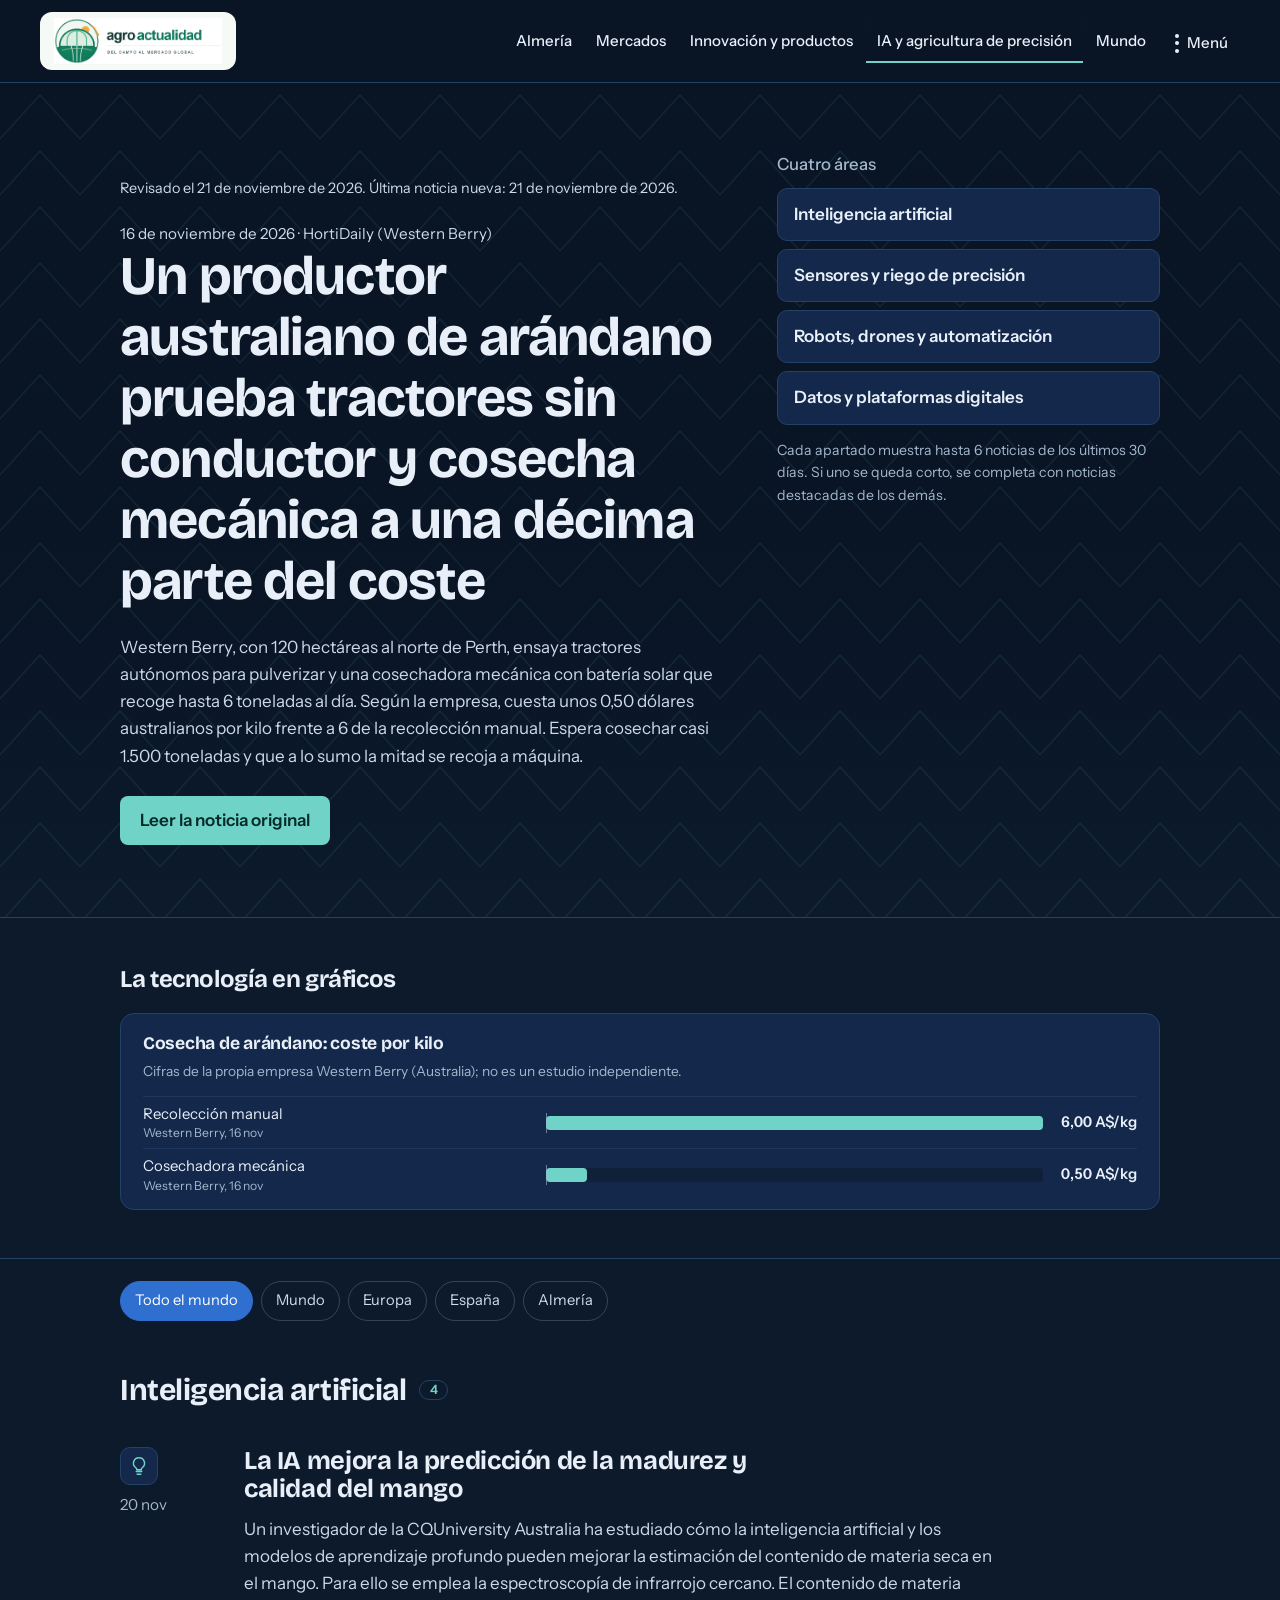
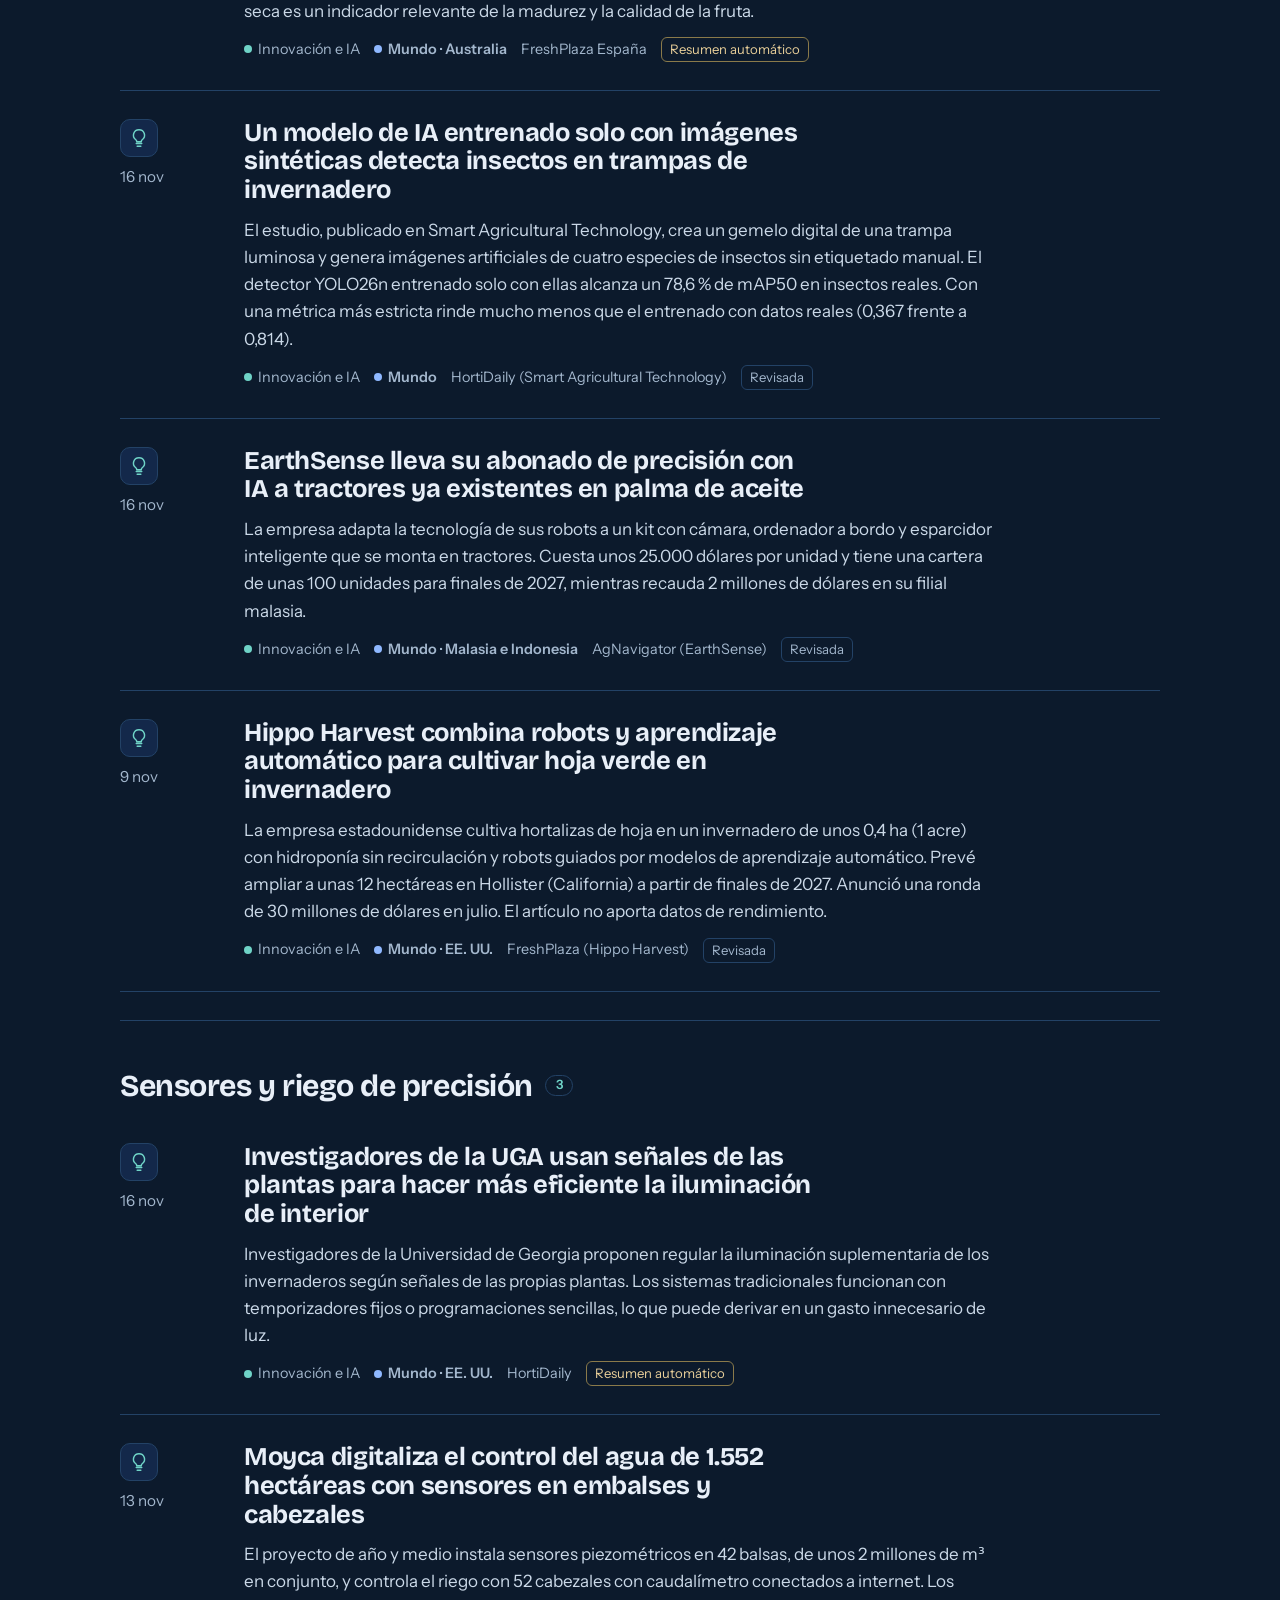
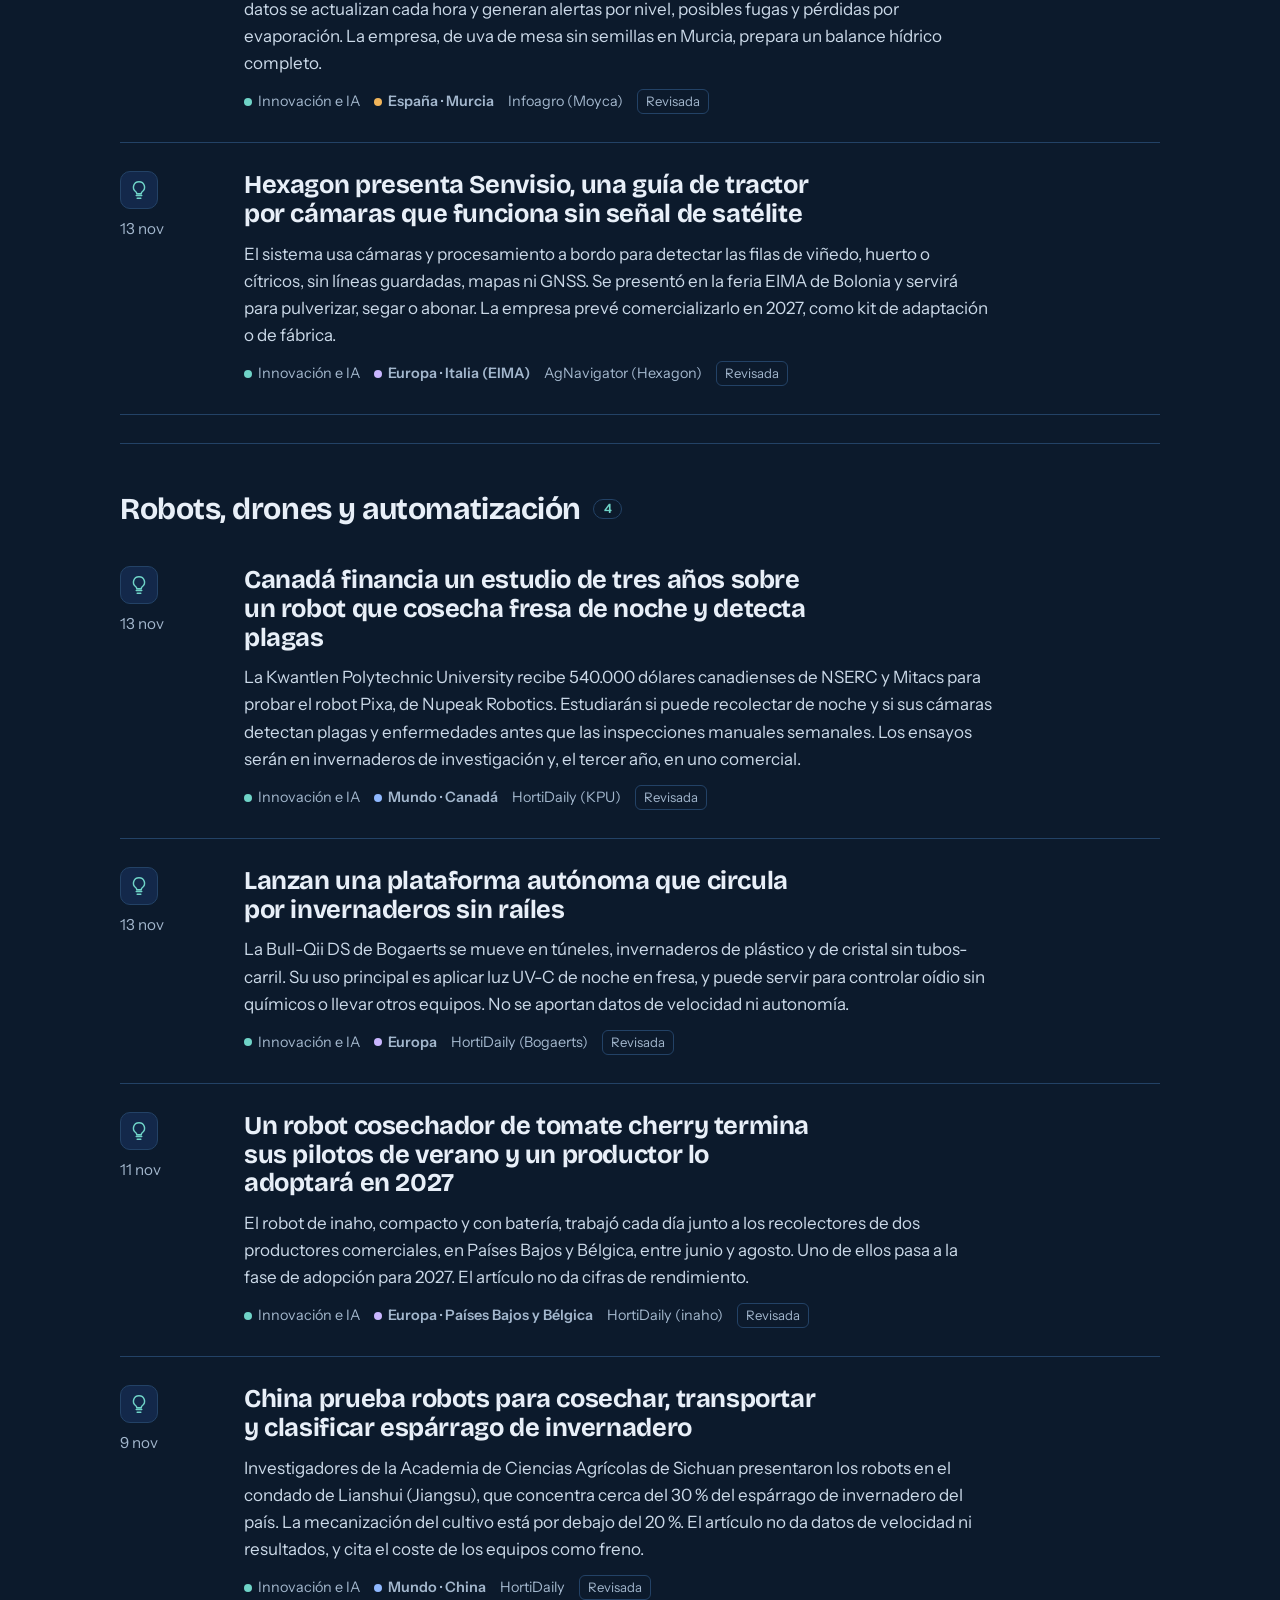
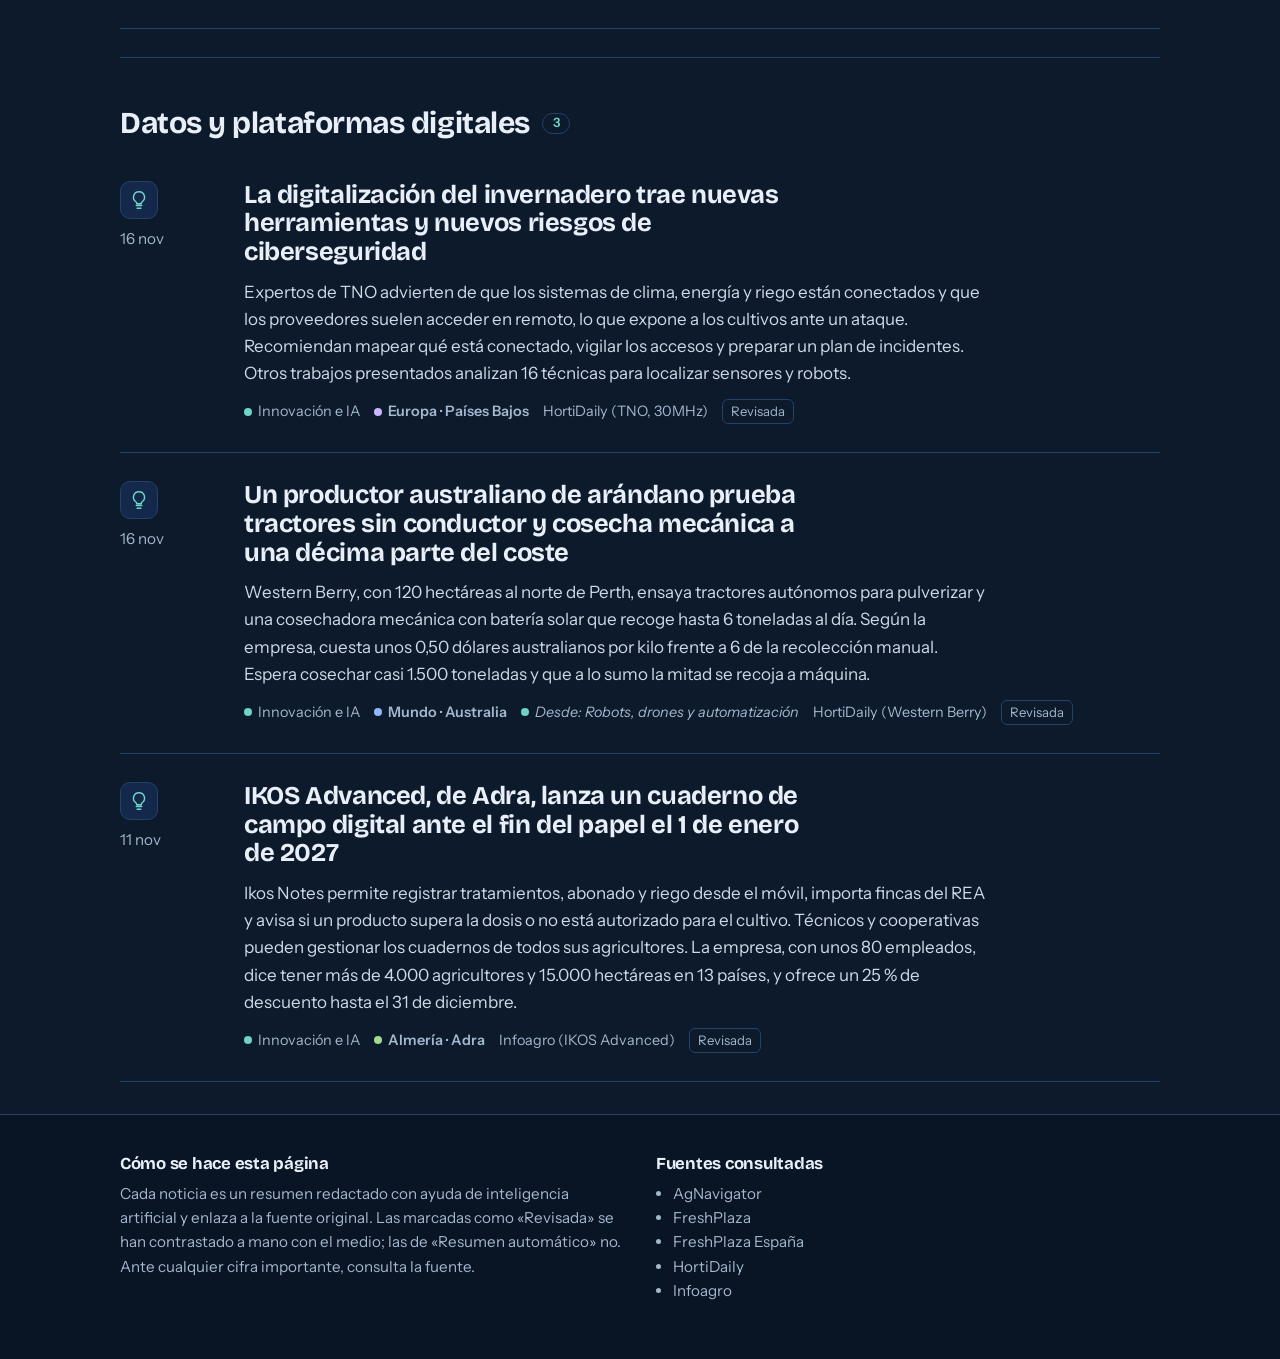
==== ia.html @ cc1cd55d "Actualización diaria de noticias" ====
<!doctype html>
<html lang="es">
<head>
  <meta charset="utf-8">
  <meta name="viewport" content="width=device-width, initial-scale=1">
  <title>Agro Actualidad: IA y agricultura de precisión</title>
  <meta name="description" content="Inteligencia artificial, sensores, robots y plataformas de datos aplicados a la agricultura, con enlace a cada fuente.">
  <meta name="theme-color" content="#0c1a2c">
  <link rel="preconnect" href="https://fonts.googleapis.com">
  <link rel="preconnect" href="https://fonts.gstatic.com" crossorigin>
  <link href="https://fonts.googleapis.com/css2?family=Bricolage+Grotesque:opsz,wght@12..96,600;12..96,700&family=Instrument+Sans:wght@400;500;600&display=swap" rel="stylesheet">
  <style>
/* Agro Almería · tema azul profundo, pensado para lectura larga */
:root {
  --bg: #0c1a2c;
  --bg-deep: #091424;
  --surface: #13284a;
  --line: #234266;
  --text: #e8eff8;
  --muted: #a3b7cd;
  --accent: #6fd3c7;
  --accent-ink: #062a2a;
  --max: 1120px;
  --gutter: clamp(18px, 4vw, 40px);
}

* { box-sizing: border-box; }
html { color-scheme: dark; }

body {
  margin: 0;
  background: var(--bg);
  color: var(--text);
  font-family: "Instrument Sans", system-ui, -apple-system, "Segoe UI", sans-serif;
  font-size: 1.0625rem;
  line-height: 1.6;
  -webkit-font-smoothing: antialiased;
}

a { color: inherit; text-decoration-color: color-mix(in srgb, var(--accent) 55%, transparent); text-underline-offset: 3px; }
a:hover { color: var(--accent); }
:focus-visible { outline: 2px solid var(--accent); outline-offset: 3px; border-radius: 3px; }

.wrap { max-width: var(--max); margin: 0 auto; padding: 0 var(--gutter); }

h1, h2, h3 {
  font-family: "Bricolage Grotesque", "Instrument Sans", system-ui, sans-serif;
  font-weight: 700;
  line-height: 1.12;
  letter-spacing: -0.015em;
  margin: 0;
}

/* Cabecera: logo a la izquierda, pestañas desplegables a la derecha */
.masthead { position: relative; background: var(--bg-deep); border-bottom: 1px solid var(--line); z-index: 20; }
.masthead .bar { display: flex; align-items: center; justify-content: space-between; gap: 12px 28px; flex-wrap: wrap; padding-top: 12px; padding-bottom: 12px; }
.logo { display: block; background: #f6faf6; border-radius: 12px; padding: 6px 14px; line-height: 0; }
.logo img { height: 50px; width: auto; display: block; }
.updated { color: var(--muted); font-size: 0.9rem; margin: 0 0 18px; }

.tabs { display: flex; flex-wrap: wrap; gap: 2px 6px; }
.tab > button {
  font: inherit; font-size: 0.97rem; font-weight: 500; color: var(--text); background: none; border: 0;
  padding: 10px 14px; border-radius: 8px; cursor: pointer; display: inline-flex; align-items: center; gap: 8px;
}
.tab > button::after { content: ""; width: 7px; height: 7px; border-right: 1.6px solid currentColor; border-bottom: 1.6px solid currentColor; transform: rotate(45deg) translateY(-2px); opacity: .7; }
.tab > button[aria-expanded="true"] { background: var(--surface); }
.tab > button[aria-expanded="true"]::after { transform: rotate(225deg) translateY(-2px); }
.tab > button:hover { background: color-mix(in srgb, var(--surface) 70%, transparent); }
.tab > button[aria-current="page"] { box-shadow: inset 0 -2px 0 var(--accent); border-radius: 8px 8px 0 0; }
.panel {
  position: absolute; right: var(--gutter); top: 100%; width: min(380px, calc(100vw - 2 * var(--gutter)));
  background: var(--surface); border: 1px solid var(--line); border-radius: 0 0 14px 14px;
  padding: 18px 20px; box-shadow: 0 18px 40px rgba(0,0,0,.35);
}
.panel[hidden] { display: none; }
.panel-intro { margin: 0; color: #cbd9e8; font-size: .97rem; }
.panel-intro strong { color: var(--accent); font-weight: 600; }
.panel-list { list-style: none; margin: 14px 0 0; padding: 0; display: grid; gap: 10px; font-size: .93rem; }
.panel-list a { text-decoration: none; display: block; padding-left: 12px; border-left: 2px solid var(--line); }
.panel-list a:hover { border-left-color: var(--accent); }
.panel-go { display: inline-block; margin-top: 14px; font-weight: 600; color: var(--accent); }

/* Gráficos */
.charts { padding: clamp(28px, 5vw, 48px) 0; border-bottom: 1px solid var(--line); background: var(--bg); }
.charts h2 { font-size: 1.5rem; margin-bottom: 20px; }
.chart-grid { display: grid; grid-template-columns: repeat(auto-fit, minmax(min(100%, 420px), 1fr)); gap: 20px; }
.chart { margin: 0; background: var(--surface); border: 1px solid var(--line); border-radius: 14px; padding: 20px 22px 8px; }
.chart h3 { font-size: 1.1rem; }
.chart figcaption p { color: var(--muted); font-size: .86rem; margin: 6px 0 14px; max-width: 60ch; }
.bars { list-style: none; margin: 0; padding: 0; }
.bars li { display: grid; grid-template-columns: minmax(0, 1.1fr) minmax(0, 1.4fr) auto; gap: 12px; align-items: center; padding: 8px 0; border-top: 1px solid color-mix(in srgb, var(--line) 60%, transparent); }
.bars .lab { font-size: .93rem; line-height: 1.25; }
.bars .lab small { display: block; color: var(--muted); font-size: .76rem; margin-top: 2px; }
.bars .track { position: relative; height: 14px; border-radius: 4px; background: color-mix(in srgb, var(--bg) 55%, transparent); }
.bars .bar { position: absolute; top: 0; bottom: 0; border-radius: 4px; }
.bars .pos { background: var(--accent); }
.bars .neg { background: #f0b45a; }
.bars .zero { position: absolute; top: -3px; bottom: -3px; width: 1px; background: var(--muted); opacity: .6; }
.bars .val { font-variant-numeric: tabular-nums; font-weight: 600; font-size: .93rem; min-width: 5.5em; text-align: right; }
@media (max-width: 520px) { .bars li { grid-template-columns: 1fr auto; } .bars .track { grid-column: 1 / -1; order: 3; } }

/* Iconos de tema */
.when { display: flex; flex-direction: column; align-items: flex-start; gap: 8px; }
.tico { display: inline-grid; place-items: center; width: 38px; height: 38px; border-radius: 10px; background: var(--surface); color: var(--accent); border: 1px solid var(--line); }
.tico[data-tag="sanidad"] { color: #f0b45a; }
.tico[data-tag="clima"] { color: #8fb8ff; }
.tico[data-tag="politica"] { color: #c9b6ff; }
.tico[data-tag="logistica"] { color: #ffa98f; }

/* Portada: tejado de invernadero multicapilla como trama de fondo */
.hero {
  background-color: var(--bg-deep);
  background-image:
    url("data:image/svg+xml,%3Csvg xmlns='http://www.w3.org/2000/svg' width='160' height='56' viewBox='0 0 160 56'%3E%3Cpath d='M0 56 L40 12 L80 56 L120 12 L160 56' fill='none' stroke='%236fd3c7' stroke-opacity='.10' stroke-width='1.2'/%3E%3C/svg%3E"),
    linear-gradient(180deg, rgba(9,20,36,0) 55%, var(--bg) 100%);
  background-repeat: repeat, no-repeat;
  border-bottom: 1px solid var(--line);
}
.hero .wrap {
  display: grid;
  grid-template-columns: minmax(0, 1.55fr) minmax(0, 1fr);
  gap: clamp(28px, 5vw, 72px);
  padding-top: clamp(36px, 6vw, 72px);
  padding-bottom: clamp(40px, 6vw, 72px);
  align-items: start;
}
.lead-meta { color: var(--muted); font-size: 0.95rem; margin: 0 0 14px; }
.lead h1 { font-size: clamp(2rem, 4.6vw, 3.4rem); max-width: 22ch; }
.lead p { color: #cbd9e8; max-width: 62ch; margin: 22px 0 0; }
.lead .go {
  display: inline-block; margin-top: 26px; padding: 11px 20px;
  background: var(--accent); color: var(--accent-ink); font-weight: 600;
  border-radius: 8px; text-decoration: none;
}
.lead .go:hover { background: #8fe0d6; color: var(--accent-ink); }

.figures { margin: 0; padding: 0; list-style: none; border-top: 1px solid var(--line); }
.figures-title { font-size: 1.05rem; color: var(--muted); font-weight: 500; margin: 0 0 14px; font-family: inherit; letter-spacing: 0; }
.figures li { padding: 16px 0; border-bottom: 1px solid var(--line); }
.figures .num { display: block; font-family: "Bricolage Grotesque", sans-serif; font-weight: 700; font-size: 2rem; line-height: 1.1; }
.figures .what { display: block; color: #cbd9e8; font-size: 0.95rem; margin-top: 4px; }
.figures .src { display: block; color: var(--muted); font-size: 0.85rem; margin-top: 6px; }

/* Origen de la noticia (filtro sin JavaScript) */
.origen-filtro { display: flex; flex-wrap: wrap; gap: 8px; margin: 22px 0 4px; align-items: center; }
.origen-filtro input { position: absolute; opacity: 0; pointer-events: none; }
.origen-filtro label { cursor: pointer; padding: 7px 14px; border-radius: 999px; border: 1px solid rgba(255,255,255,.18); color: #cfdcf0; font-size: .92rem; }
.origen-filtro input:checked + label { background: #2f6fd0; border-color: #2f6fd0; color: #fff; }
.origen-filtro input:focus-visible + label { outline: 2px solid #9fc4ff; outline-offset: 2px; }
.chip.origen { --dot: #8fb8ff; font-weight: 600; }
.chip.origen[data-origen="almeria"] { --dot: #9fdc8e; }
.chip.origen[data-origen="espana"] { --dot: #f0b45a; }
.chip.origen[data-origen="europa"] { --dot: #c9b6ff; }

/* Barra de filtros */
.filters-bar { position: sticky; top: 0; z-index: 5; background: color-mix(in srgb, var(--bg) 92%, transparent); backdrop-filter: blur(8px); border-bottom: 1px solid var(--line); }
.filters { display: flex; gap: 8px; padding: 14px 0; overflow-x: auto; scrollbar-width: thin; }
.filters button {
  flex: 0 0 auto; font: inherit; font-size: 0.95rem; color: var(--text);
  background: transparent; border: 1px solid var(--line); border-radius: 999px;
  padding: 6px 15px; cursor: pointer;
}
.filters button:hover { border-color: var(--accent); }
.filters button[aria-pressed="true"] { background: var(--accent); border-color: var(--accent); color: var(--accent-ink); font-weight: 600; }

/* Lista de noticias */
.feed { list-style: none; margin: 0; padding: 12px 0 8px; }
.story {
  display: grid; grid-template-columns: 96px minmax(0, 1fr); gap: 8px 28px;
  padding: 28px 0; border-bottom: 1px solid var(--line);
}
.story[hidden] { display: none; }
.story time { color: var(--muted); font-size: 0.95rem; }
.story h3 { font-size: clamp(1.25rem, 2.4vw, 1.6rem); max-width: 34ch; }
.story h3 a { text-decoration: none; }
.story h3 a:hover { text-decoration: underline; text-decoration-color: var(--accent); }
.story p { color: #cbd9e8; margin: 12px 0 0; max-width: 68ch; }
.story .byline { color: var(--muted); font-size: 0.9rem; margin-top: 12px; display: flex; flex-wrap: wrap; gap: 6px 14px; align-items: center; }
.chip { display: inline-flex; align-items: center; gap: 6px; }
.chip::before { content: ""; width: 8px; height: 8px; border-radius: 50%; background: var(--dot, var(--accent)); }
.chip[data-tag="mercados"] { --dot: #6fd3c7; }
.chip[data-tag="sanidad"] { --dot: #f0a58a; }
.chip[data-tag="clima"] { --dot: #7fb2ff; }
.chip[data-tag="politica"] { --dot: #d6b8ff; }
.chip[data-tag="logistica"] { --dot: #e9cf99; }
.chip[data-tag="campo"] { --dot: #9fdc8e; }
.mark { border: 1px solid var(--line); border-radius: 6px; padding: 1px 8px; font-size: 0.82rem; }
.mark.auto { border-color: #8a7a4a; color: #e9cf99; }
.empty { padding: 40px 0; color: var(--muted); }

/* Pie */
.foot { background: var(--bg-deep); border-top: 1px solid var(--line); margin-top: 24px; padding: 40px 0 56px; color: var(--muted); font-size: 0.95rem; }
.foot .cols { display: grid; grid-template-columns: repeat(2, minmax(0, 1fr)); gap: 32px; }
.foot h2 { font-size: 1.05rem; color: var(--text); margin-bottom: 8px; }
.foot p, .foot ul { margin: 0; max-width: 56ch; }
.foot ul { padding-left: 1.1em; }

@media (max-width: 860px) {
  .hero .wrap { grid-template-columns: 1fr; }
  .story { grid-template-columns: 1fr; gap: 4px; }
  .when { flex-direction: row; align-items: center; gap: 10px; }
  .foot .cols { grid-template-columns: 1fr; }
}

@media (prefers-reduced-motion: reduce) {
  * { scroll-behavior: auto !important; transition: none !important; }
}

/* Ajustes de cabecera: una sola fila en pantallas anchas */
.masthead .wrap { max-width: 1320px; }
.logo img { height: 46px; }
.tab > button { padding: 10px 11px; font-size: 0.94rem; }
.tabs { gap: 0 2px; }

.tab-link { display: inline-flex; align-items: center; padding: 10px 11px; border-radius: 8px; color: var(--text); text-decoration: none; font-weight: 500; font-size: 0.94rem; }
.tab-link:hover { background: color-mix(in srgb, var(--surface) 70%, transparent); color: var(--text); }
.tab-link[aria-current="page"] { box-shadow: inset 0 -2px 0 var(--accent); border-radius: 8px 8px 0 0; }
.tab-link:focus-visible { outline: 2px solid var(--accent); outline-offset: 2px; }

/* Menú de los tres puntos (redes, contacto, reseñas) */
.mas { position: relative; margin-left: 4px; }
.mas > summary {
  list-style: none; cursor: pointer; display: inline-flex; align-items: center; gap: 8px;
  padding: 8px 12px; border-radius: 8px; font-weight: 500; font-size: .94rem; color: var(--text);
}
.mas > summary::-webkit-details-marker { display: none; }
.mas > summary:hover, .mas[open] > summary { background: var(--surface); }
.mas > summary:focus-visible { outline: 2px solid var(--accent); outline-offset: 2px; }
.mas-ico { display: inline-grid; gap: 3.5px; }
.mas-ico i { display: block; width: 4px; height: 4px; border-radius: 50%; background: currentColor; }
.mas-globo {
  position: absolute; right: 0; top: calc(100% + 12px); width: min(320px, calc(100vw - 2 * var(--gutter)));
  background: var(--surface); border: 1px solid var(--line); border-radius: 14px; padding: 8px;
  box-shadow: 0 18px 40px rgba(0,0,0,.4); z-index: 30;
}
.mas-globo::before {
  content: ""; position: absolute; top: -7px; right: 22px; width: 12px; height: 12px; background: var(--surface);
  border-left: 1px solid var(--line); border-top: 1px solid var(--line); transform: rotate(45deg);
}
.mas-item {
  display: flex; width: 100%; justify-content: space-between; align-items: center; gap: 12px; text-align: left;
  font: inherit; font-size: .97rem; color: var(--text); background: none; border: 0; padding: 11px 12px;
  border-radius: 9px; cursor: pointer;
}
.mas-item { text-decoration: none; }
.mas-item:hover { background: color-mix(in srgb, var(--bg-deep) 55%, transparent); }
.mas-item small { color: var(--muted); font-size: .8rem; }
.resenas > summary { list-style: none; }
.resenas > summary::-webkit-details-marker { display: none; }
.resenas[open] > summary { color: var(--accent); }
.resenas form { padding: 6px 12px 12px; display: grid; gap: 10px; }
.resenas label { font-size: .9rem; color: #cbd9e8; }
.resenas textarea {
  width: 100%; min-height: 120px; resize: vertical; font: inherit; font-size: .95rem; color: var(--text);
  background: var(--bg-deep); border: 1px solid var(--line); border-radius: 10px; padding: 10px 12px;
}
.resenas textarea:focus-visible { outline: 2px solid var(--accent); outline-offset: 1px; }
.resenas input[type="email"] { width: 100%; font: inherit; font-size: .95rem; color: var(--text); background: var(--bg-deep); border: 1px solid var(--line); border-radius: 10px; padding: 9px 12px; }
.resenas .enviar:disabled { opacity: .6; cursor: wait; }
.resenas .enviar {
  justify-self: start; font: inherit; font-weight: 600; color: #08201c; background: var(--accent);
  border: 0; border-radius: 9px; padding: 9px 18px; cursor: pointer;
}
.resenas .aviso { margin: 0; font-size: .86rem; color: var(--muted); }
@media (max-width: 860px) { .mas { margin-left: 0; } .mas-globo { right: auto; left: 0; } .mas-globo::before { right: auto; left: 22px; } }

/* Página de Mercados */
.saltos { display: grid; gap: 8px; }
.saltos a { display: block; padding: 12px 16px; border: 1px solid var(--line); border-radius: 10px; background: var(--surface); text-decoration: none; font-weight: 600; }
.saltos a:hover { border-color: var(--accent); color: var(--text); }
.nota { color: var(--muted); font-size: .88rem; margin: 14px 0 0; }
.mercado { padding-top: clamp(28px, 5vw, 48px); scroll-margin-top: 20px; }
.mercado + .mercado { border-top: 1px solid var(--line); margin-top: 20px; }
.mercado h2 { font-size: clamp(1.4rem, 3vw, 1.9rem); display: flex; align-items: center; gap: 12px; }
.mercado .cuenta { font-family: "Instrument Sans", sans-serif; font-size: .8rem; font-weight: 600; color: var(--accent); border: 1px solid var(--line); border-radius: 999px; padding: 2px 10px; }
.empty-sec { color: var(--muted); }
.chip.ajeno { font-style: italic; }

</style>
</head>
<body>
  <header class="masthead">
    <div class="wrap bar">
      <a class="logo" href="./" aria-label="Agro Actualidad, inicio"><img src="assets/logo.png" width="790" height="216" alt="Agro Actualidad: del campo al mercado global"></a>
      <nav class="tabs" aria-label="Secciones">
        <a class="tab-link" href="index.html">Almería</a>
        <a class="tab-link" href="mercados.html">Mercados</a>
        <a class="tab-link" href="innovacion.html">Innovación y productos</a>
        <a class="tab-link" href="ia.html" aria-current="page">IA y agricultura de precisión</a>
        <a class="tab-link" href="mundo.html">Mundo</a>
        <details class="mas" id="menu-mas">
          <summary aria-label="Menú: redes sociales, contacto y reseñas"><span class="mas-ico" aria-hidden="true"><i></i><i></i><i></i></span>Menú</summary>
          <div class="mas-globo">
            <a class="mas-item" href="https://www.instagram.com/agroactualidad2026/" target="_blank" rel="noopener noreferrer">Redes sociales <small>Instagram</small></a>
            <a class="mas-item" href="https://mail.google.com/mail/?view=cm&amp;fs=1&amp;to=agroactualidad2026@gmail.com&amp;su=Contacto%20desde%20Agro%20Actualidad" target="_blank" rel="noopener noreferrer">Contacto <small>Gmail</small></a>
            <details class="resenas">
              <summary class="mas-item">Reseñas</summary>
              <form id="form-resenas" novalidate>
                <label for="texto-resena">Escribe lo que quieras</label>
                <textarea id="texto-resena" name="message" maxlength="2000" required placeholder="Tu opinión, una sugerencia, una noticia que echas en falta…"></textarea>
                <label for="correo-resena">Tu correo (opcional, solo si quieres respuesta)</label>
                <input id="correo-resena" name="email" type="email" maxlength="120" autocomplete="email">
                <input type="text" name="_honey" tabindex="-1" autocomplete="off" aria-hidden="true" style="position:absolute;left:-9999px;opacity:0;height:0;width:0">
                <button type="submit" class="enviar">Enviar</button>
                <p class="aviso" id="aviso-resenas" role="status">Máximo 3 mensajes cada 24 horas. Llegan directamente a mi correo.</p>
              </form>
            </details>
          </div>
        </details>
        <script>
          (function () {
            var m = document.getElementById('menu-mas'); if (!m) return;
            document.addEventListener('click', function (e) { if (m.open && !m.contains(e.target)) m.open = false; });
            document.addEventListener('keydown', function (e) { if (e.key === 'Escape') m.open = false; });
            var f = document.getElementById('form-resenas'); if (!f) return;
            var aviso = document.getElementById('aviso-resenas'), KEY = 'resenas_envios', MAX = 3, DIA = 86400000;
            function leer() { try { var a = JSON.parse(localStorage.getItem(KEY) || '[]'); var n = Date.now(); return a.filter(function (x) { return n - x < DIA; }); } catch (e) { return []; } }
            function guardar(a) { try { localStorage.setItem(KEY, JSON.stringify(a)); } catch (e) {} }
            f.addEventListener('submit', function (e) {
              e.preventDefault();
              var txt = f.elements['message'].value.trim();
              if (txt.length < 5) { aviso.textContent = 'Escribe al menos unas palabras antes de enviar.'; return; }
              var env = leer();
              if (env.length >= MAX) { aviso.textContent = 'Has llegado al máximo de 3 mensajes en 24 horas. Vuelve a intentarlo mañana.'; return; }
              var btn = f.querySelector('.enviar'); btn.disabled = true; aviso.textContent = 'Enviando…';
              var datos = { message: txt, email: f.elements['email'].value.trim(), _honey: f.elements['_honey'].value,
                _subject: 'Nueva reseña en Agro Actualidad', _captcha: 'false', _template: 'table' };
              fetch('https://formsubmit.co/ajax/agroactualidad2026@gmail.com', { method: 'POST',
                headers: { 'Content-Type': 'application/json', 'Accept': 'application/json' }, body: JSON.stringify(datos) })
                .then(function (r) { return r.json().then(function (j) { return { ok: r.ok, j: j }; }); })
                .then(function (r) {
                  if (r.ok && String(r.j.success) !== 'false') {
                    env.push(Date.now()); guardar(env); f.reset();
                    aviso.textContent = '¡Gracias! Tu mensaje ha llegado. Te quedan ' + (MAX - env.length) + ' en las próximas 24 horas.';
                  } else { aviso.textContent = 'No se pudo enviar ahora. Inténtalo más tarde o usa «Contacto».'; }
                })
                .catch(function () { aviso.textContent = 'No se pudo enviar ahora. Inténtalo más tarde o usa «Contacto».'; })
                .then(function () { btn.disabled = false; });
            });
          })();
        </script>
      </nav>
    </div>
  </header>

  <section class="hero" aria-labelledby="lead-title">
    <div class="wrap">
      <article class="lead" id="destacada">
        <p class="updated">Revisado el 21 de noviembre de 2026. Última noticia nueva: 21 de noviembre de 2026.</p>
        <p class="lead-meta">16 de noviembre de 2026 · HortiDaily (Western Berry)</p>
        <h1 id="lead-title">Un productor australiano de arándano prueba tractores sin conductor y cosecha mecánica a una décima parte del coste</h1>
        <p>Western Berry, con 120 hectáreas al norte de Perth, ensaya tractores autónomos para pulverizar y una cosechadora mecánica con batería solar que recoge hasta 6 toneladas al día. Según la empresa, cuesta unos 0,50 dólares australianos por kilo frente a 6 de la recolección manual. Espera cosechar casi 1.500 toneladas y que a lo sumo la mitad se recoja a máquina.</p>
        <a class="go" href="https://www.hortidaily.com/article/9892923/blueberry-grower-in-australia-trials-driverless-tractors-and-autonomous-harvesting/" rel="noopener" target="_blank">Leer la noticia original</a>
      </article>
      <aside aria-labelledby="salto-title">
        <h2 class="figures-title" id="salto-title">Cuatro áreas</h2>
        <nav class="saltos"><a href="#a-ia">Inteligencia artificial</a><a href="#a-sensores">Sensores y riego de precisión</a><a href="#a-robots">Robots, drones y automatización</a><a href="#a-datos">Datos y plataformas digitales</a></nav>
        <p class="nota">Cada apartado muestra hasta 6 noticias de los últimos 30 días. Si uno se queda corto, se completa con noticias destacadas de los demás.</p>
      </aside>
    </div>
  </section>

  <section class="charts" id="graficos" aria-labelledby="charts-title">
    <div class="wrap">
      <h2 id="charts-title">La tecnología en gráficos</h2>
      <div class="chart-grid">
      <figure class="chart">
        <figcaption><h3>Cosecha de arándano: coste por kilo</h3><p>Cifras de la propia empresa Western Berry (Australia); no es un estudio independiente.</p></figcaption>
        <ul class="bars">
          <li>
            <span class="lab">Recolección manual<small>Western Berry, 16 nov</small></span>
            <span class="track"><i class="bar pos" style="left:0.0%;width:100.0%"></i><i class="zero" style="left:0.0%"></i></span>
            <span class="val">6,00 A$/kg</span>
          </li>
          <li>
            <span class="lab">Cosechadora mecánica<small>Western Berry, 16 nov</small></span>
            <span class="track"><i class="bar pos" style="left:0.0%;width:8.3%"></i><i class="zero" style="left:0.0%"></i></span>
            <span class="val">0,50 A$/kg</span>
          </li>
        </ul>
      </figure>
      </div>
    </div>
  </section>

  <div class="wrap"><div class="origen-filtro" role="radiogroup" aria-label="Filtrar por origen de la noticia"><input type="radio" name="origen" id="or-todo" checked><label for="or-todo">Todo el mundo</label><input type="radio" name="origen" id="or-mundo"><label for="or-mundo">Mundo</label><input type="radio" name="origen" id="or-europa"><label for="or-europa">Europa</label><input type="radio" name="origen" id="or-espana"><label for="or-espana">España</label><input type="radio" name="origen" id="or-almeria"><label for="or-almeria">Almería</label></div><style>body:has(#or-mundo:checked) .story:not([data-origen="mundo"]){display:none}body:has(#or-mundo:checked) .mercados section:not(:has(.story[data-origen="mundo"])){display:none}body:has(#or-europa:checked) .story:not([data-origen="europa"]){display:none}body:has(#or-europa:checked) .mercados section:not(:has(.story[data-origen="europa"])){display:none}body:has(#or-espana:checked) .story:not([data-origen="espana"]){display:none}body:has(#or-espana:checked) .mercados section:not(:has(.story[data-origen="espana"])){display:none}body:has(#or-almeria:checked) .story:not([data-origen="almeria"]){display:none}body:has(#or-almeria:checked) .mercados section:not(:has(.story[data-origen="almeria"])){display:none}</style></div>
  <main class="wrap mercados">
    <section class="mercado" id="a-ia">
      <h2>Inteligencia artificial <span class="cuenta">4</span></h2>
      <ul class="feed">
      <li class="story" id="a-la-ia-mejora-la-predicci-n-de-la-madurez-y-calidad-2026-11-20" data-tag="innovacion" data-origen="mundo">
        <div class="when"><span class="tico" data-tag="innovacion"><svg class="ico" viewBox="0 0 24 24" width="22" height="22" fill="none" stroke="currentColor" stroke-width="1.6" stroke-linecap="round" stroke-linejoin="round" aria-hidden="true"><path d="M9 18h6M10 21h4M12 3a6 6 0 0 0-3.5 10.9c.6.5 1 1.2 1 2V16h5v-.1c0-.8.4-1.5 1-2A6 6 0 0 0 12 3z"/></svg></span><time datetime="2026-11-20">20 nov</time></div>
        <div>
          <h3><a href="https://www.freshplaza.es/spain/article/9894185/la-ia-mejora-la-prediccion-de-la-madurez-y-calidad-del-mango/" rel="noopener" target="_blank">La IA mejora la predicción de la madurez y calidad del mango</a></h3>
          <p>Un investigador de la CQUniversity Australia ha estudiado cómo la inteligencia artificial y los modelos de aprendizaje profundo pueden mejorar la estimación del contenido de materia seca en el mango. Para ello se emplea la espectroscopía de infrarrojo cercano. El contenido de materia seca es un indicador relevante de la madurez y la calidad de la fruta.</p>
          <div class="byline">
            <span class="chip" data-tag="innovacion">Innovación e IA</span>
            <span class="chip origen" data-origen="mundo">Mundo · Australia</span>
            
            
            <span>FreshPlaza España</span>
            <span class="mark auto">Resumen automático</span>
          </div>
        </div>
      </li>
      <li class="story" id="a-trampa-luz-virtual-ia-2026-11-16" data-tag="innovacion" data-origen="mundo">
        <div class="when"><span class="tico" data-tag="innovacion"><svg class="ico" viewBox="0 0 24 24" width="22" height="22" fill="none" stroke="currentColor" stroke-width="1.6" stroke-linecap="round" stroke-linejoin="round" aria-hidden="true"><path d="M9 18h6M10 21h4M12 3a6 6 0 0 0-3.5 10.9c.6.5 1 1.2 1 2V16h5v-.1c0-.8.4-1.5 1-2A6 6 0 0 0 12 3z"/></svg></span><time datetime="2026-11-16">16 nov</time></div>
        <div>
          <h3><a href="https://www.hortidaily.com/article/9892918/using-a-virtual-light-trap-to-detect-pests-in-the-greenhouse/" rel="noopener" target="_blank">Un modelo de IA entrenado solo con imágenes sintéticas detecta insectos en trampas de invernadero</a></h3>
          <p>El estudio, publicado en Smart Agricultural Technology, crea un gemelo digital de una trampa luminosa y genera imágenes artificiales de cuatro especies de insectos sin etiquetado manual. El detector YOLO26n entrenado solo con ellas alcanza un 78,6 % de mAP50 en insectos reales. Con una métrica más estricta rinde mucho menos que el entrenado con datos reales (0,367 frente a 0,814).</p>
          <div class="byline">
            <span class="chip" data-tag="innovacion">Innovación e IA</span>
            <span class="chip origen" data-origen="mundo">Mundo</span>
            
            
            <span>HortiDaily (Smart Agricultural Technology)</span>
            <span class="mark">Revisada</span>
          </div>
        </div>
      </li>
      <li class="story" id="a-earthsense-kit-tractor-2026-11-16" data-tag="innovacion" data-origen="mundo">
        <div class="when"><span class="tico" data-tag="innovacion"><svg class="ico" viewBox="0 0 24 24" width="22" height="22" fill="none" stroke="currentColor" stroke-width="1.6" stroke-linecap="round" stroke-linejoin="round" aria-hidden="true"><path d="M9 18h6M10 21h4M12 3a6 6 0 0 0-3.5 10.9c.6.5 1 1.2 1 2V16h5v-.1c0-.8.4-1.5 1-2A6 6 0 0 0 12 3z"/></svg></span><time datetime="2026-11-16">16 nov</time></div>
        <div>
          <h3><a href="https://www.agnavigator.com/Article/2026/11/16/earthsense-finds-a-faster-route-to-market-with-tractor-retrofits/" rel="noopener" target="_blank">EarthSense lleva su abonado de precisión con IA a tractores ya existentes en palma de aceite</a></h3>
          <p>La empresa adapta la tecnología de sus robots a un kit con cámara, ordenador a bordo y esparcidor inteligente que se monta en tractores. Cuesta unos 25.000 dólares por unidad y tiene una cartera de unas 100 unidades para finales de 2027, mientras recauda 2 millones de dólares en su filial malasia.</p>
          <div class="byline">
            <span class="chip" data-tag="innovacion">Innovación e IA</span>
            <span class="chip origen" data-origen="mundo">Mundo · Malasia e Indonesia</span>
            
            
            <span>AgNavigator (EarthSense)</span>
            <span class="mark">Revisada</span>
          </div>
        </div>
      </li>
      <li class="story" id="a-hippo-harvest-robots-ia-2026-11-09" data-tag="innovacion" data-origen="mundo">
        <div class="when"><span class="tico" data-tag="innovacion"><svg class="ico" viewBox="0 0 24 24" width="22" height="22" fill="none" stroke="currentColor" stroke-width="1.6" stroke-linecap="round" stroke-linejoin="round" aria-hidden="true"><path d="M9 18h6M10 21h4M12 3a6 6 0 0 0-3.5 10.9c.6.5 1 1.2 1 2V16h5v-.1c0-.8.4-1.5 1-2A6 6 0 0 0 12 3z"/></svg></span><time datetime="2026-11-09">9 nov</time></div>
        <div>
          <h3><a href="https://www.freshplaza.com/article/9890582/where-robotics-and-ai-meet-greenhouse-growing/" rel="noopener" target="_blank">Hippo Harvest combina robots y aprendizaje automático para cultivar hoja verde en invernadero</a></h3>
          <p>La empresa estadounidense cultiva hortalizas de hoja en un invernadero de unos 0,4 ha (1 acre) con hidroponía sin recirculación y robots guiados por modelos de aprendizaje automático. Prevé ampliar a unas 12 hectáreas en Hollister (California) a partir de finales de 2027. Anunció una ronda de 30 millones de dólares en julio. El artículo no aporta datos de rendimiento.</p>
          <div class="byline">
            <span class="chip" data-tag="innovacion">Innovación e IA</span>
            <span class="chip origen" data-origen="mundo">Mundo · EE. UU.</span>
            
            
            <span>FreshPlaza (Hippo Harvest)</span>
            <span class="mark">Revisada</span>
          </div>
        </div>
      </li>
      </ul>
    </section>
    <section class="mercado" id="a-sensores">
      <h2>Sensores y riego de precisión <span class="cuenta">3</span></h2>
      <ul class="feed">
      <li class="story" id="a-uga-researchers-use-plant-signals-to-make-indoor-l-2026-11-16" data-tag="innovacion" data-origen="mundo">
        <div class="when"><span class="tico" data-tag="innovacion"><svg class="ico" viewBox="0 0 24 24" width="22" height="22" fill="none" stroke="currentColor" stroke-width="1.6" stroke-linecap="round" stroke-linejoin="round" aria-hidden="true"><path d="M9 18h6M10 21h4M12 3a6 6 0 0 0-3.5 10.9c.6.5 1 1.2 1 2V16h5v-.1c0-.8.4-1.5 1-2A6 6 0 0 0 12 3z"/></svg></span><time datetime="2026-11-16">16 nov</time></div>
        <div>
          <h3><a href="https://www.hortidaily.com/article/9890283/uga-researchers-use-plant-signals-to-make-indoor-lighting-more-efficient/" rel="noopener" target="_blank">Investigadores de la UGA usan señales de las plantas para hacer más eficiente la iluminación de interior</a></h3>
          <p>Investigadores de la Universidad de Georgia proponen regular la iluminación suplementaria de los invernaderos según señales de las propias plantas. Los sistemas tradicionales funcionan con temporizadores fijos o programaciones sencillas, lo que puede derivar en un gasto innecesario de luz.</p>
          <div class="byline">
            <span class="chip" data-tag="innovacion">Innovación e IA</span>
            <span class="chip origen" data-origen="mundo">Mundo · EE. UU.</span>
            
            
            <span>HortiDaily</span>
            <span class="mark auto">Resumen automático</span>
          </div>
        </div>
      </li>
      <li class="story" id="a-moyca-eficiencia-hidrica-2026-11-13" data-tag="innovacion" data-origen="espana">
        <div class="when"><span class="tico" data-tag="innovacion"><svg class="ico" viewBox="0 0 24 24" width="22" height="22" fill="none" stroke="currentColor" stroke-width="1.6" stroke-linecap="round" stroke-linejoin="round" aria-hidden="true"><path d="M9 18h6M10 21h4M12 3a6 6 0 0 0-3.5 10.9c.6.5 1 1.2 1 2V16h5v-.1c0-.8.4-1.5 1-2A6 6 0 0 0 12 3z"/></svg></span><time datetime="2026-11-13">13 nov</time></div>
        <div>
          <h3><a href="https://www.infoagro.com/noticias/2026/moyca_impulsa_la_eficiencia_hidrica_mediante_la_digitalizacion_del_con.asp" rel="noopener" target="_blank">Moyca digitaliza el control del agua de 1.552 hectáreas con sensores en embalses y cabezales</a></h3>
          <p>El proyecto de año y medio instala sensores piezométricos en 42 balsas, de unos 2 millones de m³ en conjunto, y controla el riego con 52 cabezales con caudalímetro conectados a internet. Los datos se actualizan cada hora y generan alertas por nivel, posibles fugas y pérdidas por evaporación. La empresa, de uva de mesa sin semillas en Murcia, prepara un balance hídrico completo.</p>
          <div class="byline">
            <span class="chip" data-tag="innovacion">Innovación e IA</span>
            <span class="chip origen" data-origen="espana">España · Murcia</span>
            
            
            <span>Infoagro (Moyca)</span>
            <span class="mark">Revisada</span>
          </div>
        </div>
      </li>
      <li class="story" id="a-hexagon-senvisio-vinedo-2026-11-13" data-tag="innovacion" data-origen="europa">
        <div class="when"><span class="tico" data-tag="innovacion"><svg class="ico" viewBox="0 0 24 24" width="22" height="22" fill="none" stroke="currentColor" stroke-width="1.6" stroke-linecap="round" stroke-linejoin="round" aria-hidden="true"><path d="M9 18h6M10 21h4M12 3a6 6 0 0 0-3.5 10.9c.6.5 1 1.2 1 2V16h5v-.1c0-.8.4-1.5 1-2A6 6 0 0 0 12 3z"/></svg></span><time datetime="2026-11-13">13 nov</time></div>
        <div>
          <h3><a href="https://www.agnavigator.com/Article/2026/11/13/hexagon-targets-satellite-blind-spots-with-vision-based-vineyard-steering/" rel="noopener" target="_blank">Hexagon presenta Senvisio, una guía de tractor por cámaras que funciona sin señal de satélite</a></h3>
          <p>El sistema usa cámaras y procesamiento a bordo para detectar las filas de viñedo, huerto o cítricos, sin líneas guardadas, mapas ni GNSS. Se presentó en la feria EIMA de Bolonia y servirá para pulverizar, segar o abonar. La empresa prevé comercializarlo en 2027, como kit de adaptación o de fábrica.</p>
          <div class="byline">
            <span class="chip" data-tag="innovacion">Innovación e IA</span>
            <span class="chip origen" data-origen="europa">Europa · Italia (EIMA)</span>
            
            
            <span>AgNavigator (Hexagon)</span>
            <span class="mark">Revisada</span>
          </div>
        </div>
      </li>
      </ul>
    </section>
    <section class="mercado" id="a-robots">
      <h2>Robots, drones y automatización <span class="cuenta">4</span></h2>
      <ul class="feed">
      <li class="story" id="a-pixa-fresa-nocturna-2026-11-13" data-tag="innovacion" data-origen="mundo">
        <div class="when"><span class="tico" data-tag="innovacion"><svg class="ico" viewBox="0 0 24 24" width="22" height="22" fill="none" stroke="currentColor" stroke-width="1.6" stroke-linecap="round" stroke-linejoin="round" aria-hidden="true"><path d="M9 18h6M10 21h4M12 3a6 6 0 0 0-3.5 10.9c.6.5 1 1.2 1 2V16h5v-.1c0-.8.4-1.5 1-2A6 6 0 0 0 12 3z"/></svg></span><time datetime="2026-11-13">13 nov</time></div>
        <div>
          <h3><a href="https://www.hortidaily.com/article/9892727/can-kpu-awarded-540k-to-study-ai-powered-robotics-for-strawberry-production/" rel="noopener" target="_blank">Canadá financia un estudio de tres años sobre un robot que cosecha fresa de noche y detecta plagas</a></h3>
          <p>La Kwantlen Polytechnic University recibe 540.000 dólares canadienses de NSERC y Mitacs para probar el robot Pixa, de Nupeak Robotics. Estudiarán si puede recolectar de noche y si sus cámaras detectan plagas y enfermedades antes que las inspecciones manuales semanales. Los ensayos serán en invernaderos de investigación y, el tercer año, en uno comercial.</p>
          <div class="byline">
            <span class="chip" data-tag="innovacion">Innovación e IA</span>
            <span class="chip origen" data-origen="mundo">Mundo · Canadá</span>
            
            
            <span>HortiDaily (KPU)</span>
            <span class="mark">Revisada</span>
          </div>
        </div>
      </li>
      <li class="story" id="a-bull-qii-plataforma-autonoma-2026-11-13" data-tag="innovacion" data-origen="europa">
        <div class="when"><span class="tico" data-tag="innovacion"><svg class="ico" viewBox="0 0 24 24" width="22" height="22" fill="none" stroke="currentColor" stroke-width="1.6" stroke-linecap="round" stroke-linejoin="round" aria-hidden="true"><path d="M9 18h6M10 21h4M12 3a6 6 0 0 0-3.5 10.9c.6.5 1 1.2 1 2V16h5v-.1c0-.8.4-1.5 1-2A6 6 0 0 0 12 3z"/></svg></span><time datetime="2026-11-13">13 nov</time></div>
        <div>
          <h3><a href="https://www.hortidaily.com/article/9892322/autonomous-driving-platform-for-greenhouses-without-rail-tubes-launched/" rel="noopener" target="_blank">Lanzan una plataforma autónoma que circula por invernaderos sin raíles</a></h3>
          <p>La Bull-Qii DS de Bogaerts se mueve en túneles, invernaderos de plástico y de cristal sin tubos-carril. Su uso principal es aplicar luz UV-C de noche en fresa, y puede servir para controlar oídio sin químicos o llevar otros equipos. No se aportan datos de velocidad ni autonomía.</p>
          <div class="byline">
            <span class="chip" data-tag="innovacion">Innovación e IA</span>
            <span class="chip origen" data-origen="europa">Europa</span>
            
            
            <span>HortiDaily (Bogaerts)</span>
            <span class="mark">Revisada</span>
          </div>
        </div>
      </li>
      <li class="story" id="a-robot-inaho-pilotos-2026-11-11" data-tag="innovacion" data-origen="europa">
        <div class="when"><span class="tico" data-tag="innovacion"><svg class="ico" viewBox="0 0 24 24" width="22" height="22" fill="none" stroke="currentColor" stroke-width="1.6" stroke-linecap="round" stroke-linejoin="round" aria-hidden="true"><path d="M9 18h6M10 21h4M12 3a6 6 0 0 0-3.5 10.9c.6.5 1 1.2 1 2V16h5v-.1c0-.8.4-1.5 1-2A6 6 0 0 0 12 3z"/></svg></span><time datetime="2026-11-11">11 nov</time></div>
        <div>
          <h3><a href="https://www.hortidaily.com/article/9890382/harvest-robot-completes-summer-pilots-at-two-european-growers/" rel="noopener" target="_blank">Un robot cosechador de tomate cherry termina sus pilotos de verano y un productor lo adoptará en 2027</a></h3>
          <p>El robot de inaho, compacto y con batería, trabajó cada día junto a los recolectores de dos productores comerciales, en Países Bajos y Bélgica, entre junio y agosto. Uno de ellos pasa a la fase de adopción para 2027. El artículo no da cifras de rendimiento.</p>
          <div class="byline">
            <span class="chip" data-tag="innovacion">Innovación e IA</span>
            <span class="chip origen" data-origen="europa">Europa · Países Bajos y Bélgica</span>
            
            
            <span>HortiDaily (inaho)</span>
            <span class="mark">Revisada</span>
          </div>
        </div>
      </li>
      <li class="story" id="a-robots-esparrago-china-2026-11-09" data-tag="innovacion" data-origen="mundo">
        <div class="when"><span class="tico" data-tag="innovacion"><svg class="ico" viewBox="0 0 24 24" width="22" height="22" fill="none" stroke="currentColor" stroke-width="1.6" stroke-linecap="round" stroke-linejoin="round" aria-hidden="true"><path d="M9 18h6M10 21h4M12 3a6 6 0 0 0-3.5 10.9c.6.5 1 1.2 1 2V16h5v-.1c0-.8.4-1.5 1-2A6 6 0 0 0 12 3z"/></svg></span><time datetime="2026-11-09">9 nov</time></div>
        <div>
          <h3><a href="https://www.hortidaily.com/article/9890630/china-trials-harvesting-robots-for-greenhouse-asparagus/" rel="noopener" target="_blank">China prueba robots para cosechar, transportar y clasificar espárrago de invernadero</a></h3>
          <p>Investigadores de la Academia de Ciencias Agrícolas de Sichuan presentaron los robots en el condado de Lianshui (Jiangsu), que concentra cerca del 30 % del espárrago de invernadero del país. La mecanización del cultivo está por debajo del 20 %. El artículo no da datos de velocidad ni resultados, y cita el coste de los equipos como freno.</p>
          <div class="byline">
            <span class="chip" data-tag="innovacion">Innovación e IA</span>
            <span class="chip origen" data-origen="mundo">Mundo · China</span>
            
            
            <span>HortiDaily</span>
            <span class="mark">Revisada</span>
          </div>
        </div>
      </li>
      </ul>
    </section>
    <section class="mercado" id="a-datos">
      <h2>Datos y plataformas digitales <span class="cuenta">3</span></h2>
      <ul class="feed">
      <li class="story" id="a-digitalizacion-invernadero-ciberseguridad-2026-11-16" data-tag="innovacion" data-origen="europa">
        <div class="when"><span class="tico" data-tag="innovacion"><svg class="ico" viewBox="0 0 24 24" width="22" height="22" fill="none" stroke="currentColor" stroke-width="1.6" stroke-linecap="round" stroke-linejoin="round" aria-hidden="true"><path d="M9 18h6M10 21h4M12 3a6 6 0 0 0-3.5 10.9c.6.5 1 1.2 1 2V16h5v-.1c0-.8.4-1.5 1-2A6 6 0 0 0 12 3z"/></svg></span><time datetime="2026-11-16">16 nov</time></div>
        <div>
          <h3><a href="https://www.hortidaily.com/article/9892775/greenhouse-digitalization-brings-new-tools-and-new-cybersecurity-risks/" rel="noopener" target="_blank">La digitalización del invernadero trae nuevas herramientas y nuevos riesgos de ciberseguridad</a></h3>
          <p>Expertos de TNO advierten de que los sistemas de clima, energía y riego están conectados y que los proveedores suelen acceder en remoto, lo que expone a los cultivos ante un ataque. Recomiendan mapear qué está conectado, vigilar los accesos y preparar un plan de incidentes. Otros trabajos presentados analizan 16 técnicas para localizar sensores y robots.</p>
          <div class="byline">
            <span class="chip" data-tag="innovacion">Innovación e IA</span>
            <span class="chip origen" data-origen="europa">Europa · Países Bajos</span>
            
            
            <span>HortiDaily (TNO, 30MHz)</span>
            <span class="mark">Revisada</span>
          </div>
        </div>
      </li>
      <li class="story" id="a-western-berry-arandano-autonomo-2026-11-16" data-tag="innovacion" data-origen="mundo">
        <div class="when"><span class="tico" data-tag="innovacion"><svg class="ico" viewBox="0 0 24 24" width="22" height="22" fill="none" stroke="currentColor" stroke-width="1.6" stroke-linecap="round" stroke-linejoin="round" aria-hidden="true"><path d="M9 18h6M10 21h4M12 3a6 6 0 0 0-3.5 10.9c.6.5 1 1.2 1 2V16h5v-.1c0-.8.4-1.5 1-2A6 6 0 0 0 12 3z"/></svg></span><time datetime="2026-11-16">16 nov</time></div>
        <div>
          <h3><a href="https://www.hortidaily.com/article/9892923/blueberry-grower-in-australia-trials-driverless-tractors-and-autonomous-harvesting/" rel="noopener" target="_blank">Un productor australiano de arándano prueba tractores sin conductor y cosecha mecánica a una décima parte del coste</a></h3>
          <p>Western Berry, con 120 hectáreas al norte de Perth, ensaya tractores autónomos para pulverizar y una cosechadora mecánica con batería solar que recoge hasta 6 toneladas al día. Según la empresa, cuesta unos 0,50 dólares australianos por kilo frente a 6 de la recolección manual. Espera cosechar casi 1.500 toneladas y que a lo sumo la mitad se recoja a máquina.</p>
          <div class="byline">
            <span class="chip" data-tag="innovacion">Innovación e IA</span>
            <span class="chip origen" data-origen="mundo">Mundo · Australia</span>
            
            <span class="chip ajeno">Desde: Robots, drones y automatización</span>
            <span>HortiDaily (Western Berry)</span>
            <span class="mark">Revisada</span>
          </div>
        </div>
      </li>
      <li class="story" id="a-ikos-notes-cuaderno-digital-2026-11-11" data-tag="innovacion" data-origen="almeria">
        <div class="when"><span class="tico" data-tag="innovacion"><svg class="ico" viewBox="0 0 24 24" width="22" height="22" fill="none" stroke="currentColor" stroke-width="1.6" stroke-linecap="round" stroke-linejoin="round" aria-hidden="true"><path d="M9 18h6M10 21h4M12 3a6 6 0 0 0-3.5 10.9c.6.5 1 1.2 1 2V16h5v-.1c0-.8.4-1.5 1-2A6 6 0 0 0 12 3z"/></svg></span><time datetime="2026-11-11">11 nov</time></div>
        <div>
          <h3><a href="https://www.infoagro.com/noticias/2026/ikos_advanced_lanza_ikos_notes__su_cuaderno_de_campo_digital.asp" rel="noopener" target="_blank">IKOS Advanced, de Adra, lanza un cuaderno de campo digital ante el fin del papel el 1 de enero de 2027</a></h3>
          <p>Ikos Notes permite registrar tratamientos, abonado y riego desde el móvil, importa fincas del REA y avisa si un producto supera la dosis o no está autorizado para el cultivo. Técnicos y cooperativas pueden gestionar los cuadernos de todos sus agricultores. La empresa, con unos 80 empleados, dice tener más de 4.000 agricultores y 15.000 hectáreas en 13 países, y ofrece un 25 % de descuento hasta el 31 de diciembre.</p>
          <div class="byline">
            <span class="chip" data-tag="innovacion">Innovación e IA</span>
            <span class="chip origen" data-origen="almeria">Almería · Adra</span>
            
            
            <span>Infoagro (IKOS Advanced)</span>
            <span class="mark">Revisada</span>
          </div>
        </div>
      </li>
      </ul>
    </section>
  </main>
  <footer class="foot">
    <div class="wrap cols">
      <section>
        <h2>Cómo se hace esta página</h2>
        <p>Cada noticia es un resumen redactado con ayuda de inteligencia artificial y enlaza a la fuente original. Las marcadas como «Revisada» se han contrastado a mano con el medio; las de «Resumen automático» no. Ante cualquier cifra importante, consulta la fuente.</p>
      </section>
      <section>
        <h2>Fuentes consultadas</h2>
        <ul><li>AgNavigator</li><li>FreshPlaza</li><li>FreshPlaza España</li><li>HortiDaily</li><li>Infoagro</li></ul>
      </section>
    </div>
  </footer>
  <script src="assets/app.js" defer></script>
</body>
</html>
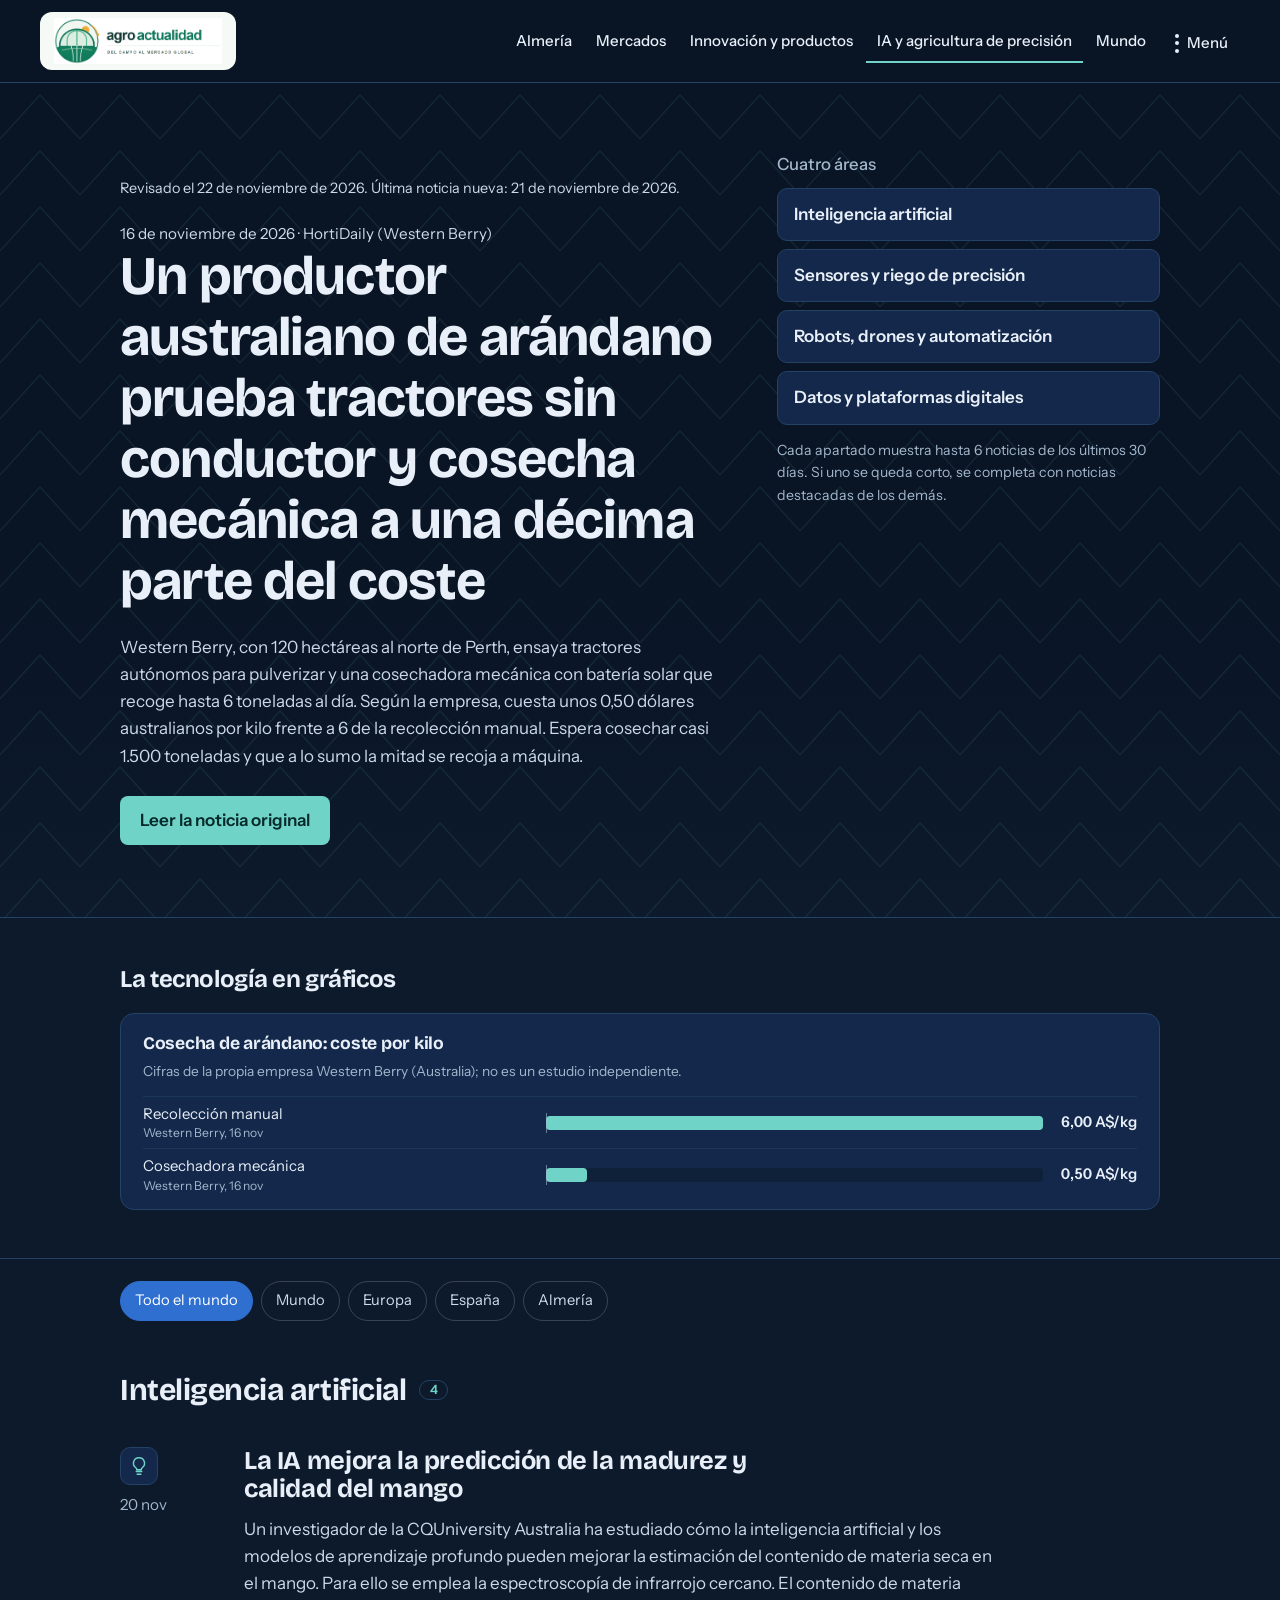
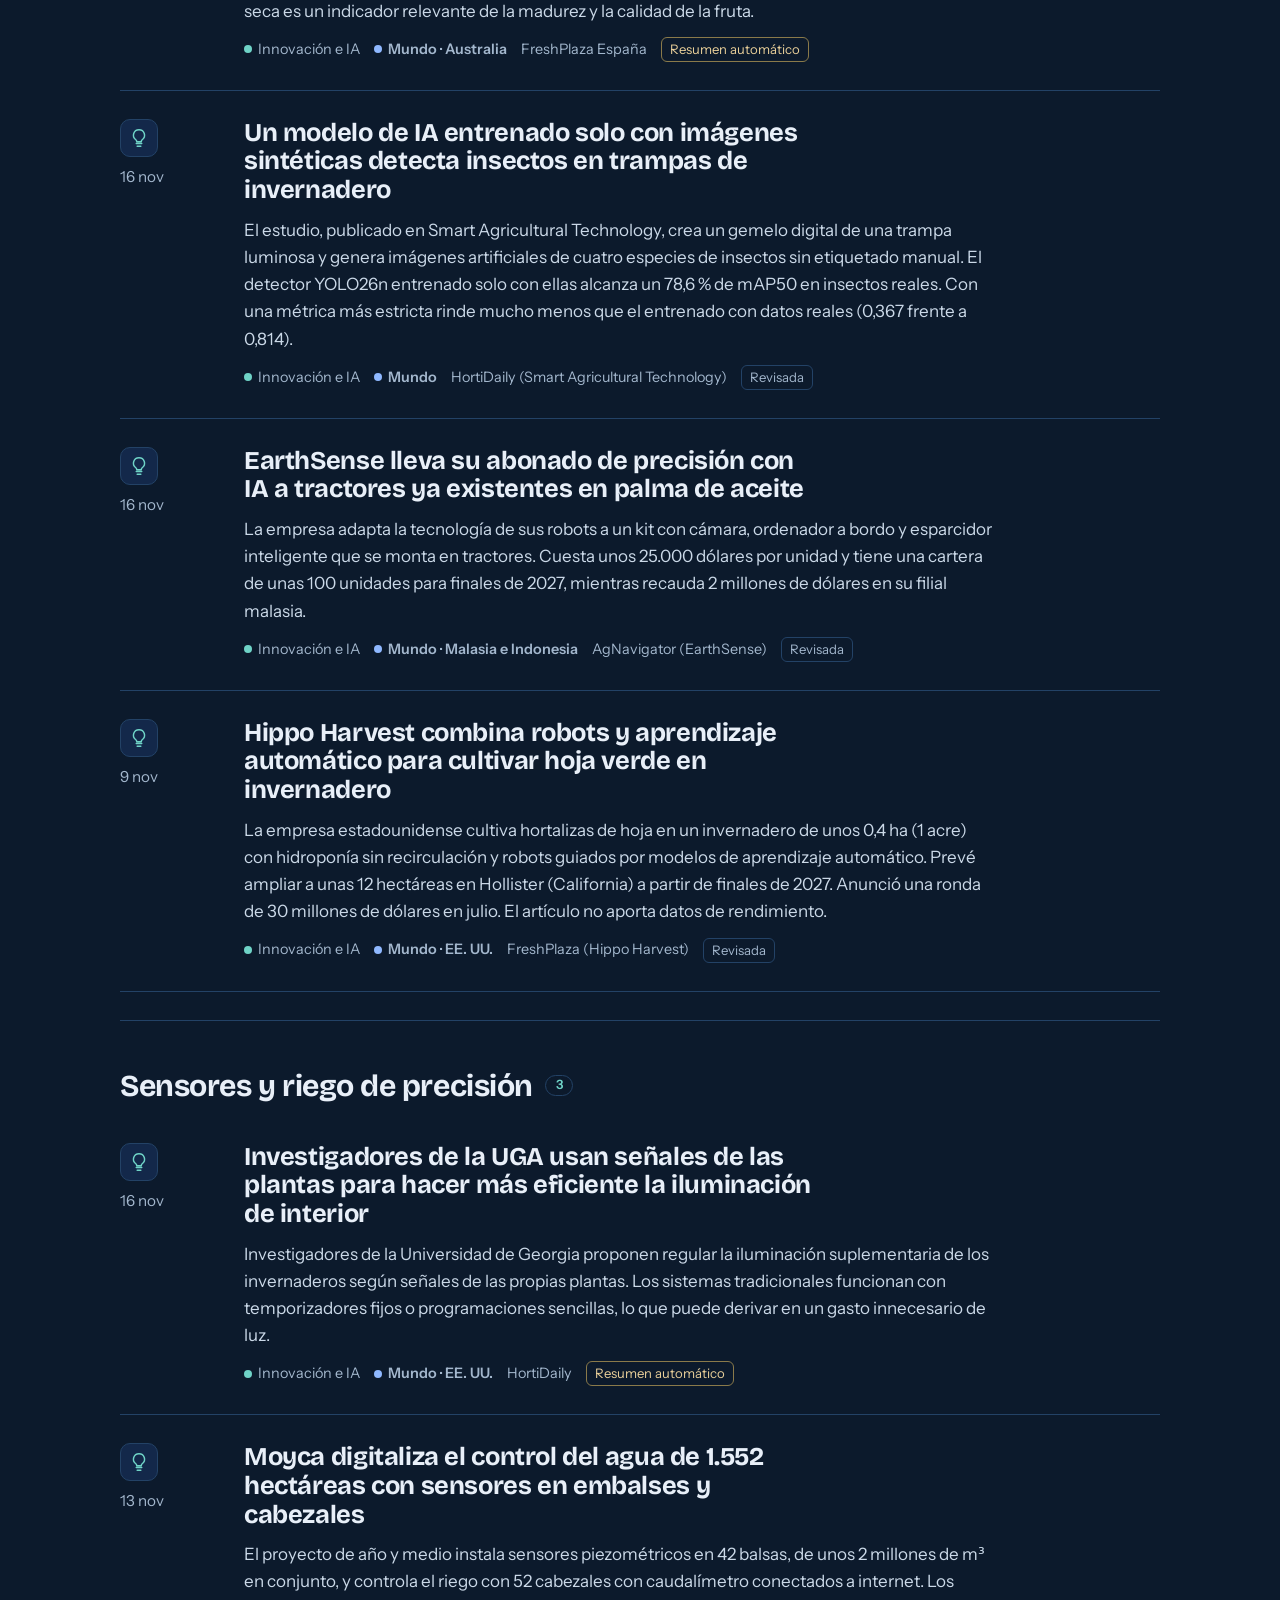
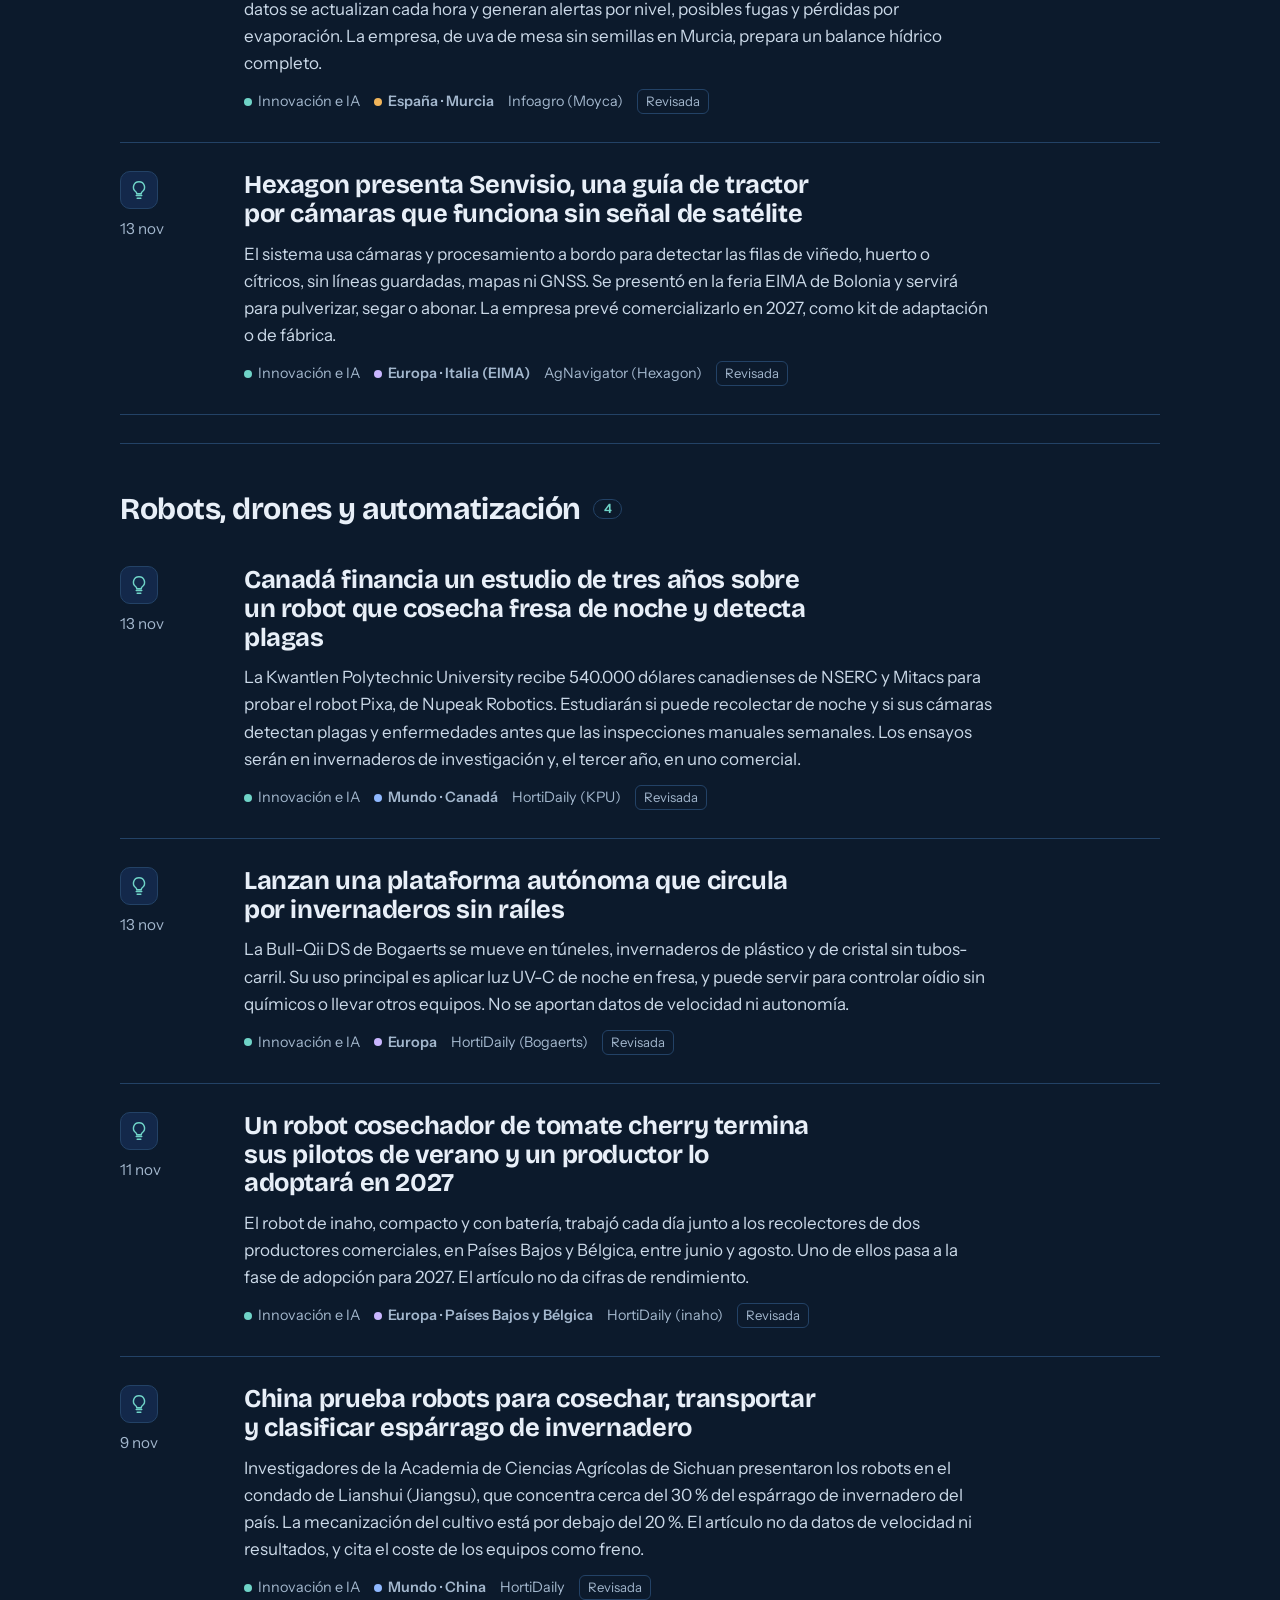
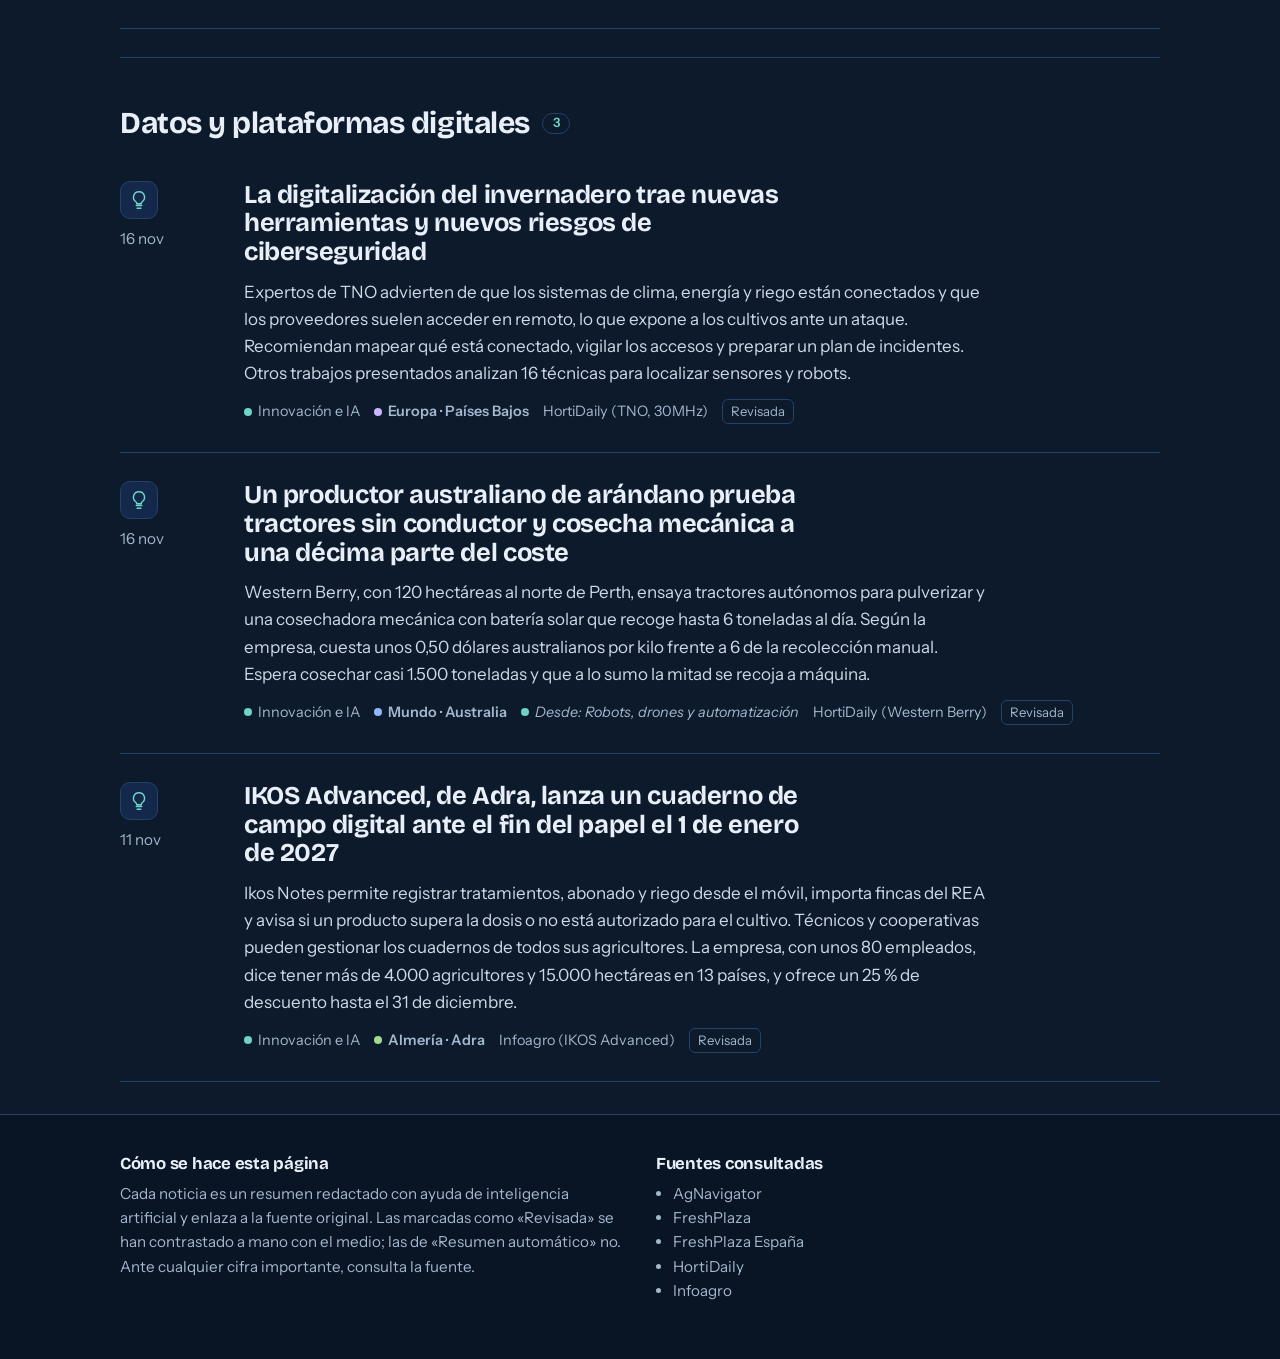
==== commit 0ff65601: "Actualización diaria de noticias" ====
--- a/ia.html
+++ b/ia.html
@@ -347,7 +347,7 @@
   <section class="hero" aria-labelledby="lead-title">
     <div class="wrap">
       <article class="lead" id="destacada">
-        <p class="updated">Revisado el 21 de noviembre de 2026. Última noticia nueva: 21 de noviembre de 2026.</p>
+        <p class="updated">Revisado el 22 de noviembre de 2026. Última noticia nueva: 21 de noviembre de 2026.</p>
         <p class="lead-meta">16 de noviembre de 2026 · HortiDaily (Western Berry)</p>
         <h1 id="lead-title">Un productor australiano de arándano prueba tractores sin conductor y cosecha mecánica a una décima parte del coste</h1>
         <p>Western Berry, con 120 hectáreas al norte de Perth, ensaya tractores autónomos para pulverizar y una cosechadora mecánica con batería solar que recoge hasta 6 toneladas al día. Según la empresa, cuesta unos 0,50 dólares australianos por kilo frente a 6 de la recolección manual. Espera cosechar casi 1.500 toneladas y que a lo sumo la mitad se recoja a máquina.</p>
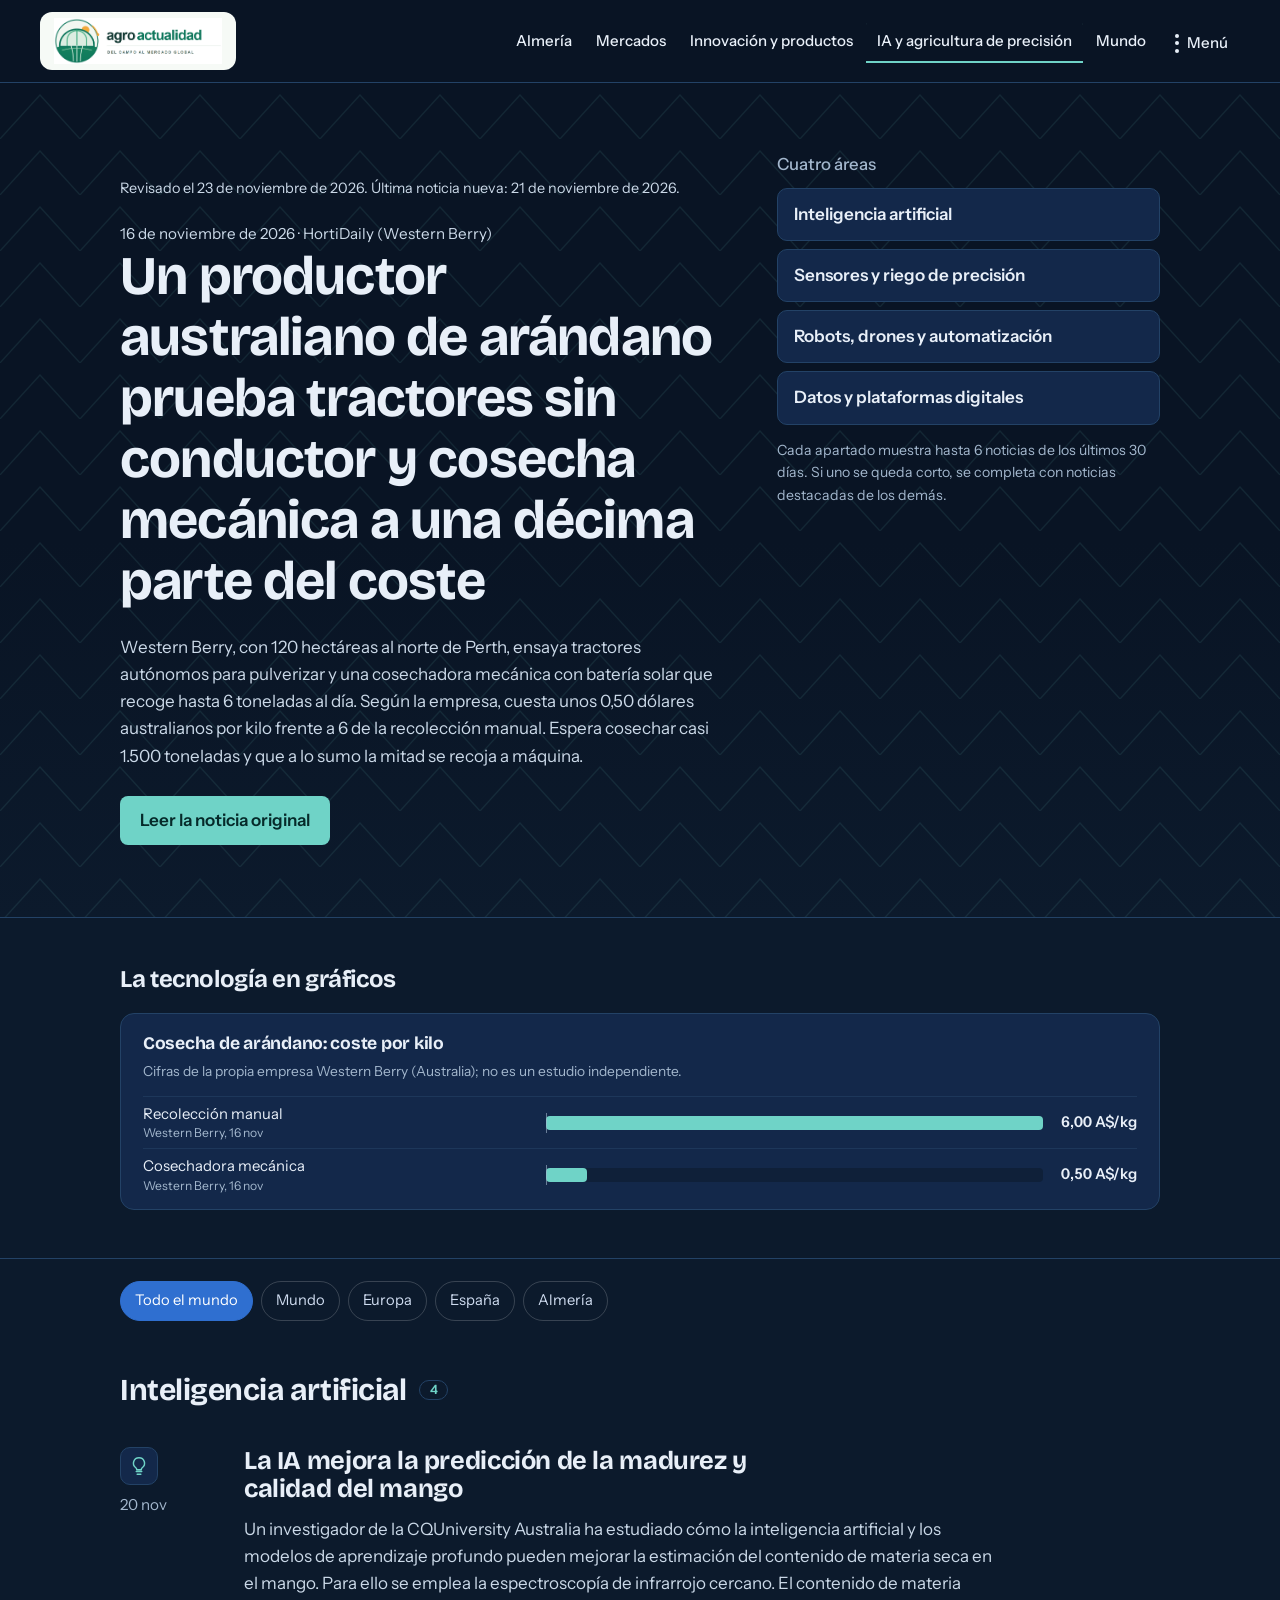
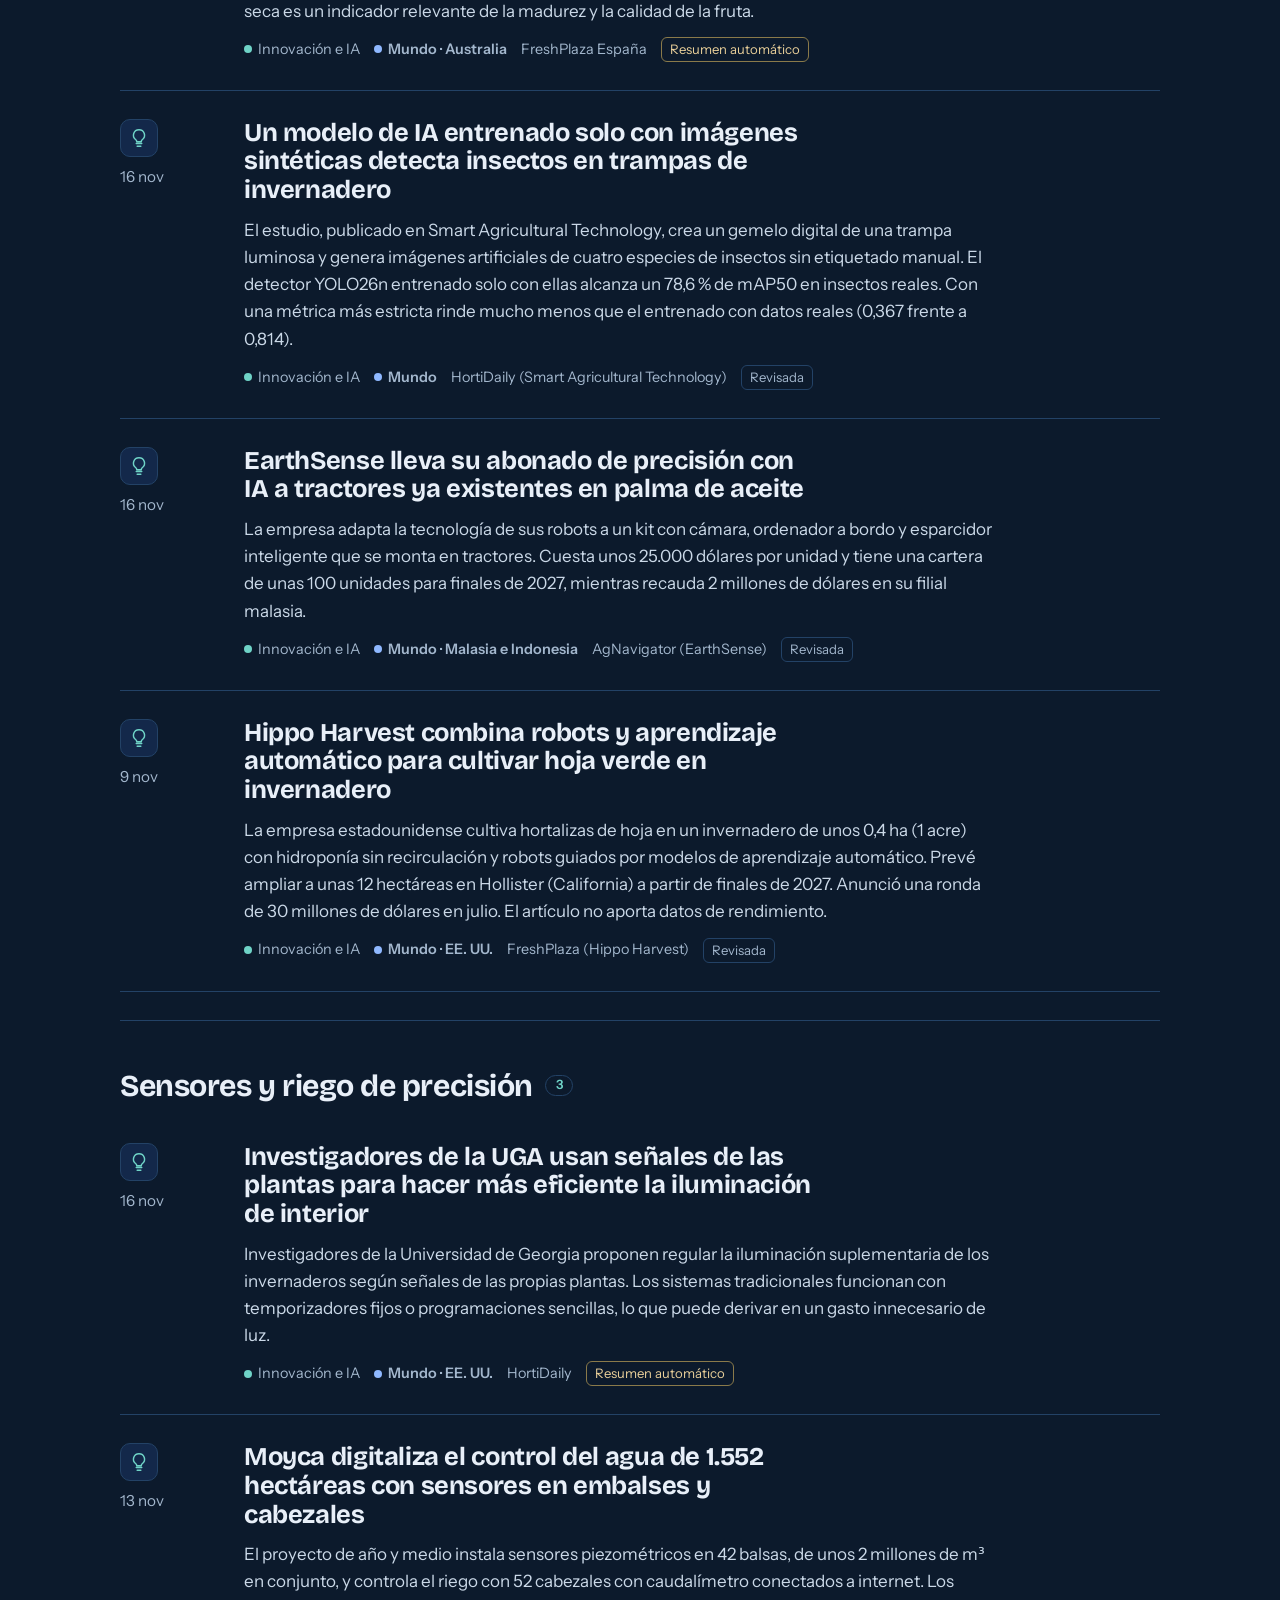
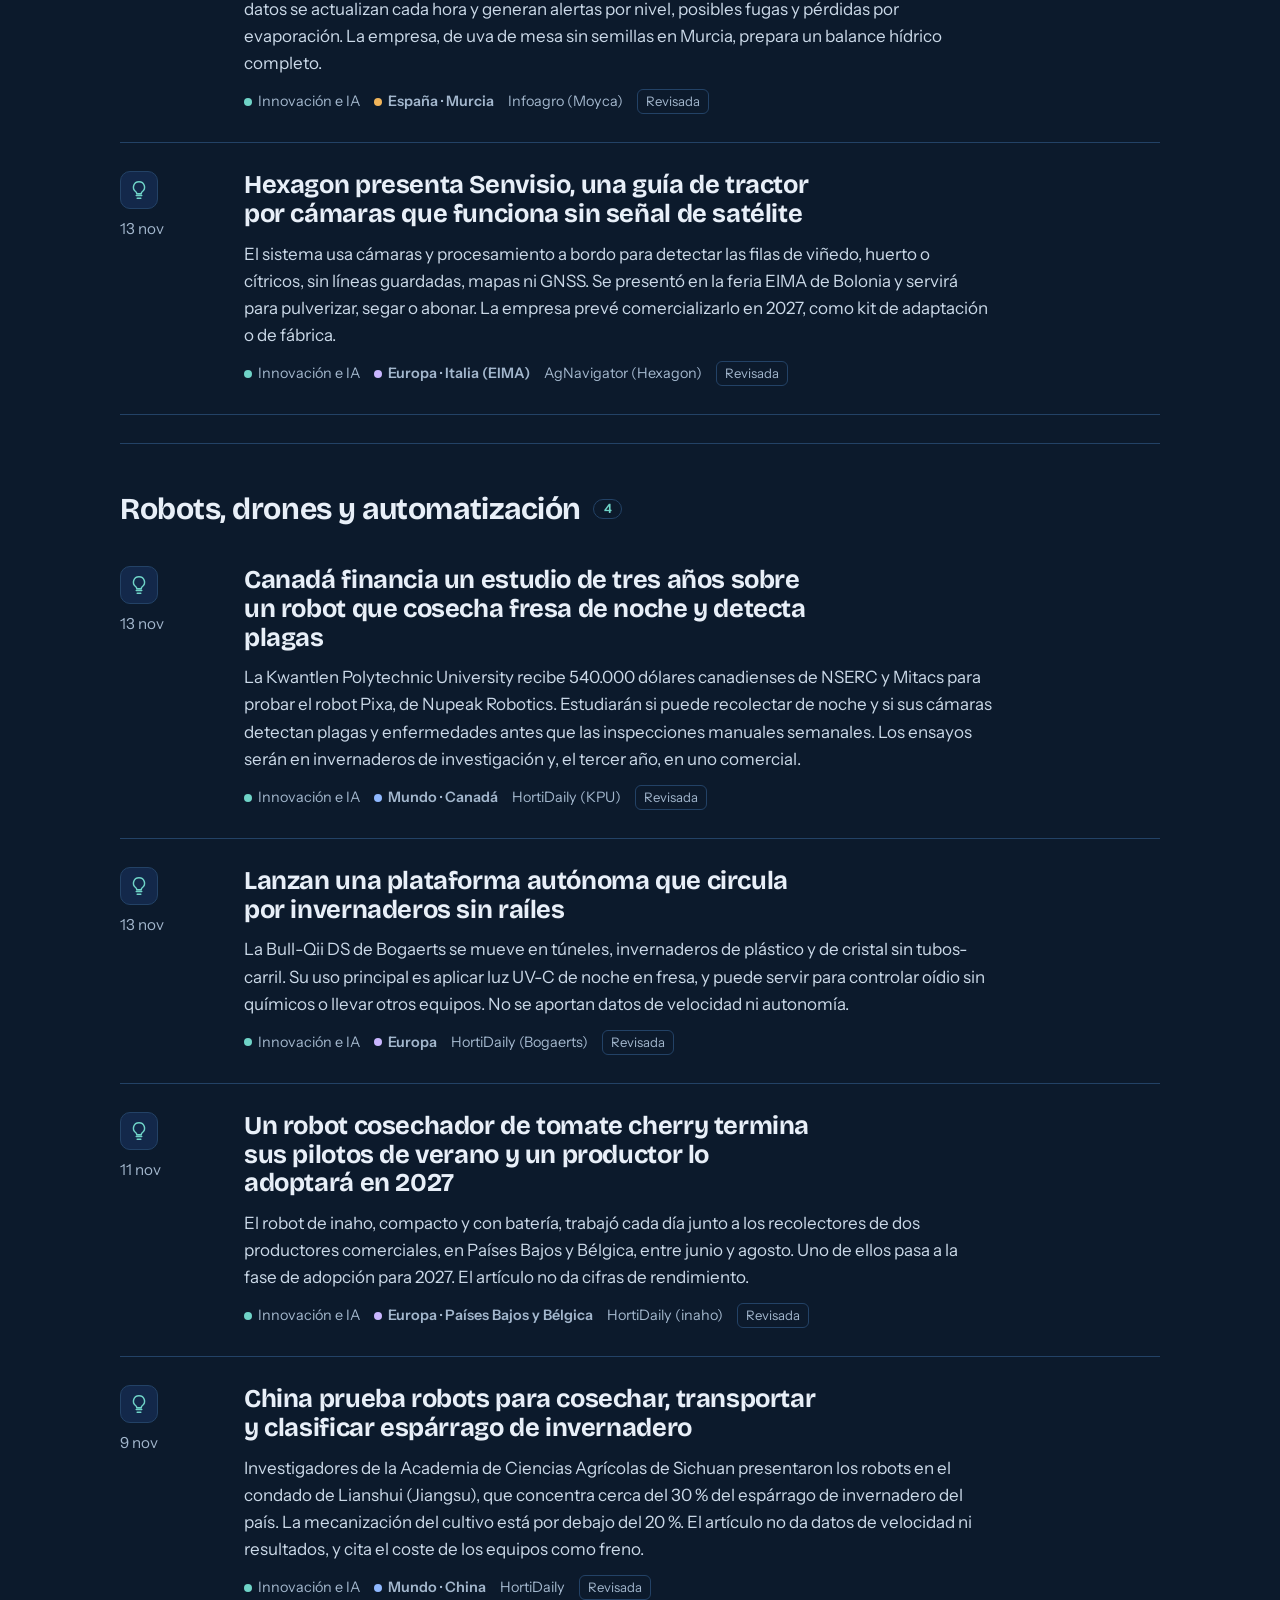
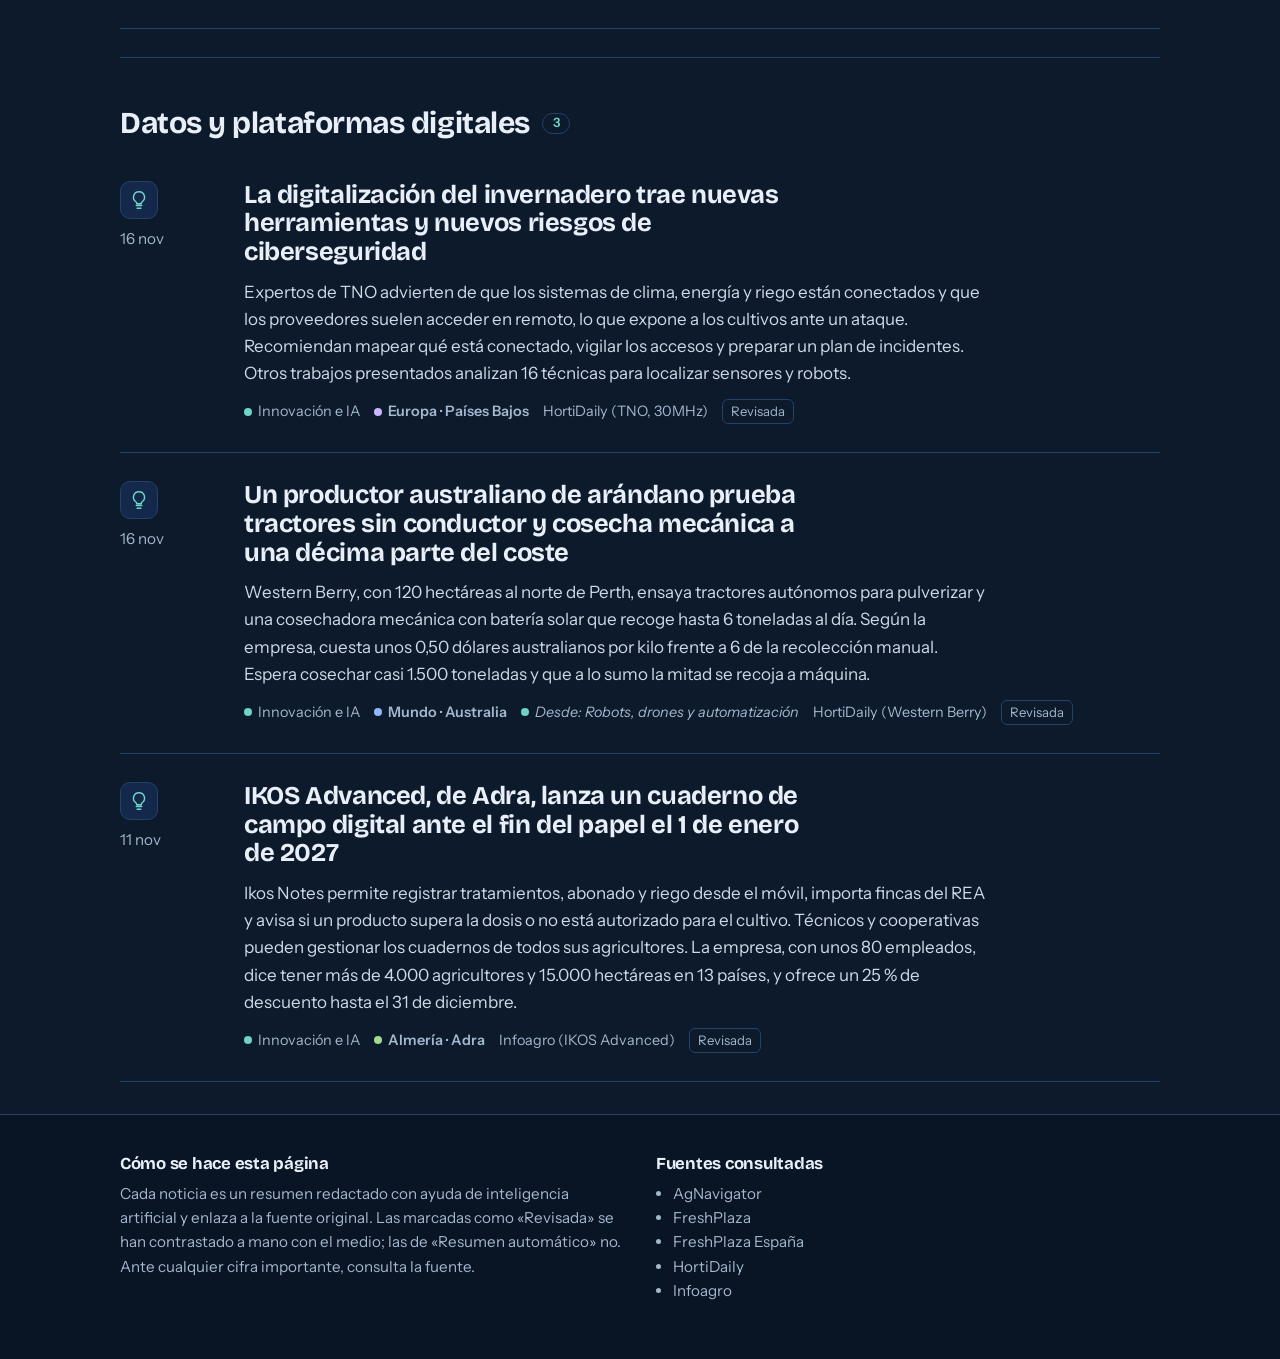
==== commit 507cfe40: "Actualización diaria de noticias" ====
--- a/ia.html
+++ b/ia.html
@@ -347,7 +347,7 @@
   <section class="hero" aria-labelledby="lead-title">
     <div class="wrap">
       <article class="lead" id="destacada">
-        <p class="updated">Revisado el 22 de noviembre de 2026. Última noticia nueva: 21 de noviembre de 2026.</p>
+        <p class="updated">Revisado el 23 de noviembre de 2026. Última noticia nueva: 21 de noviembre de 2026.</p>
         <p class="lead-meta">16 de noviembre de 2026 · HortiDaily (Western Berry)</p>
         <h1 id="lead-title">Un productor australiano de arándano prueba tractores sin conductor y cosecha mecánica a una décima parte del coste</h1>
         <p>Western Berry, con 120 hectáreas al norte de Perth, ensaya tractores autónomos para pulverizar y una cosechadora mecánica con batería solar que recoge hasta 6 toneladas al día. Según la empresa, cuesta unos 0,50 dólares australianos por kilo frente a 6 de la recolección manual. Espera cosechar casi 1.500 toneladas y que a lo sumo la mitad se recoja a máquina.</p>
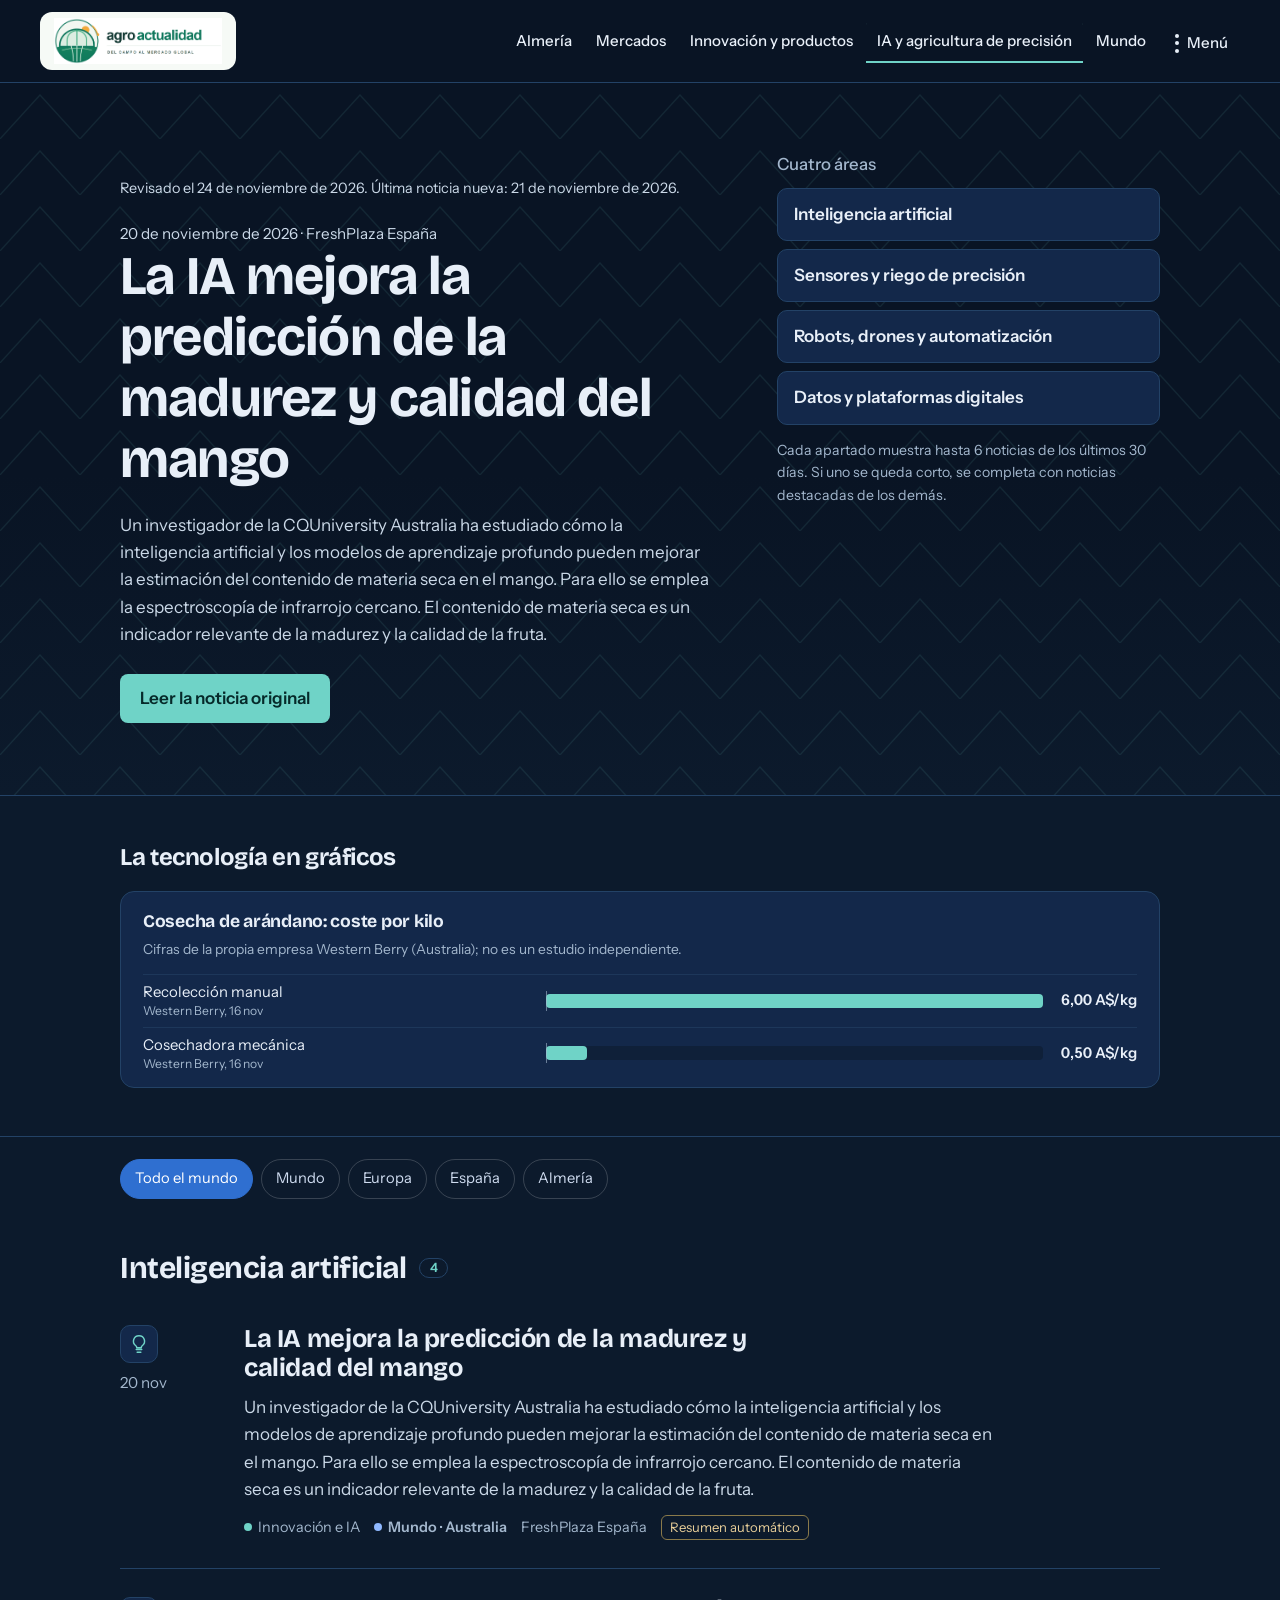
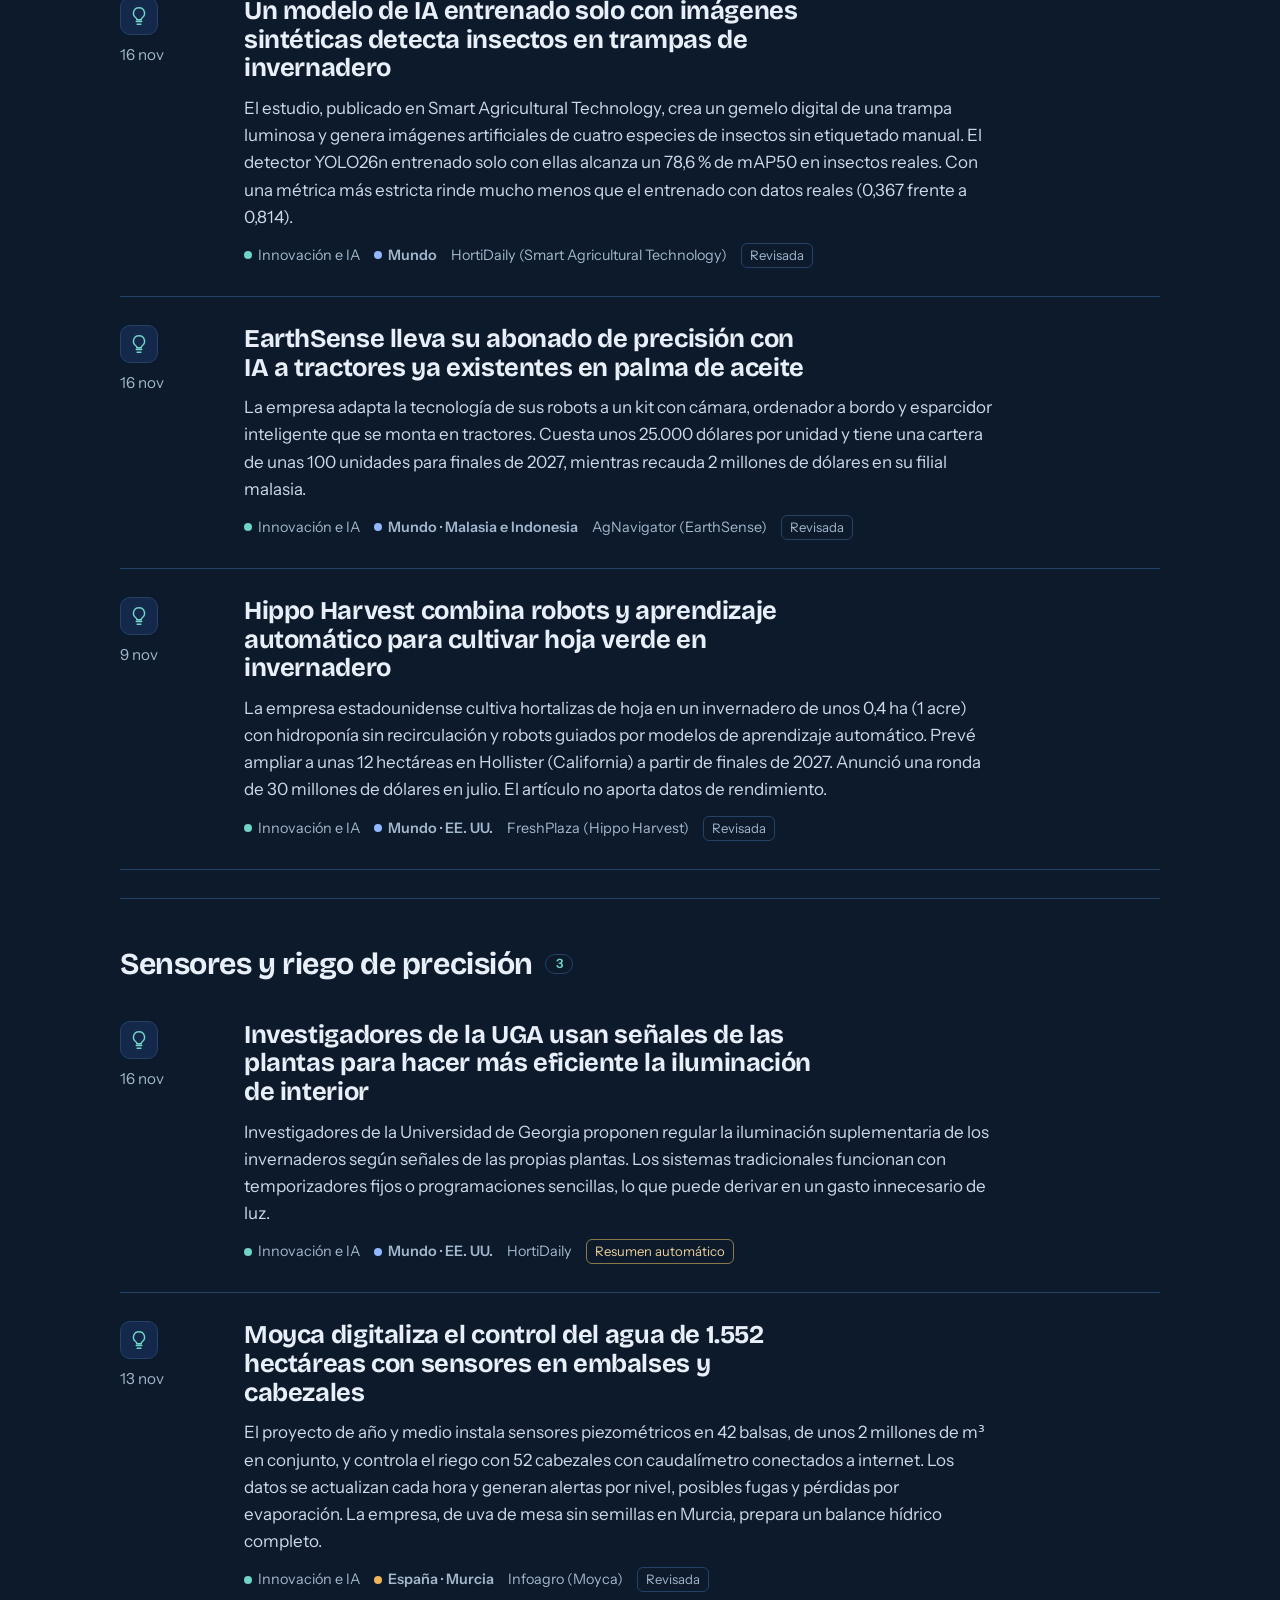
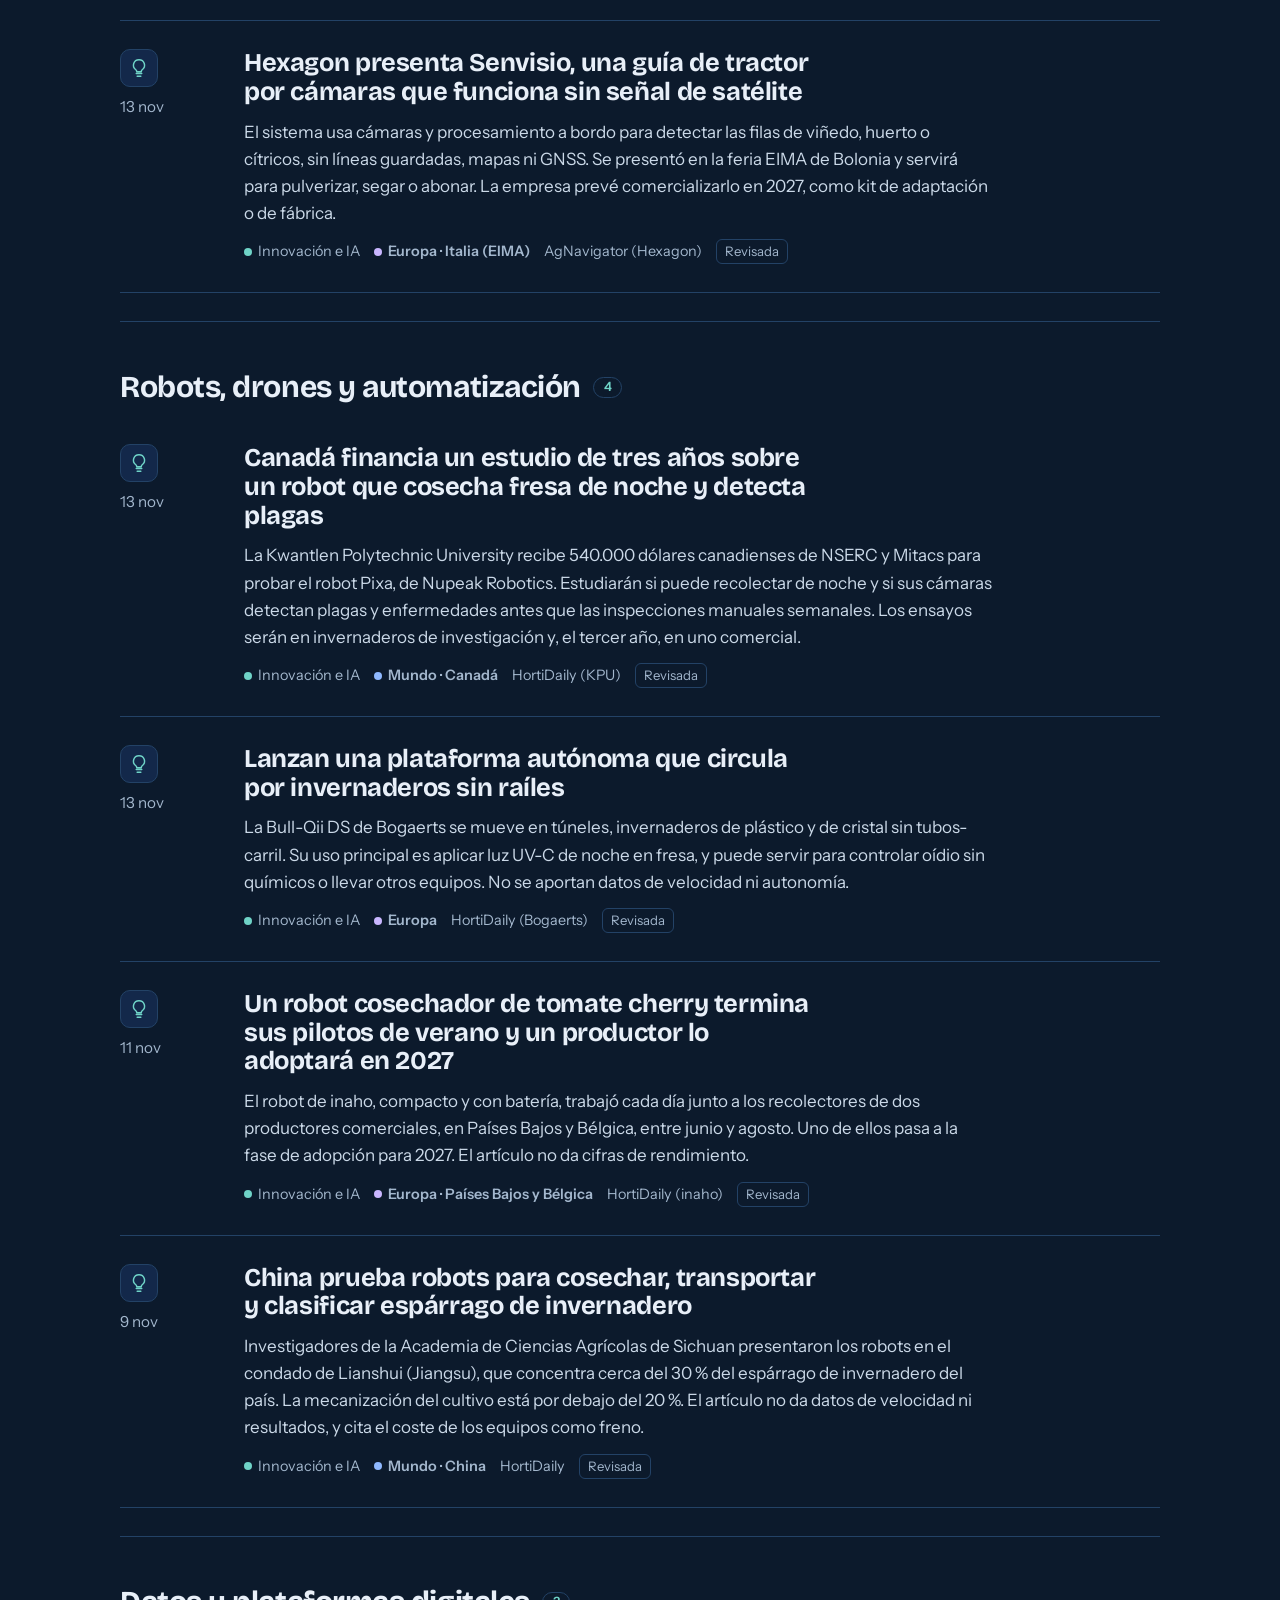
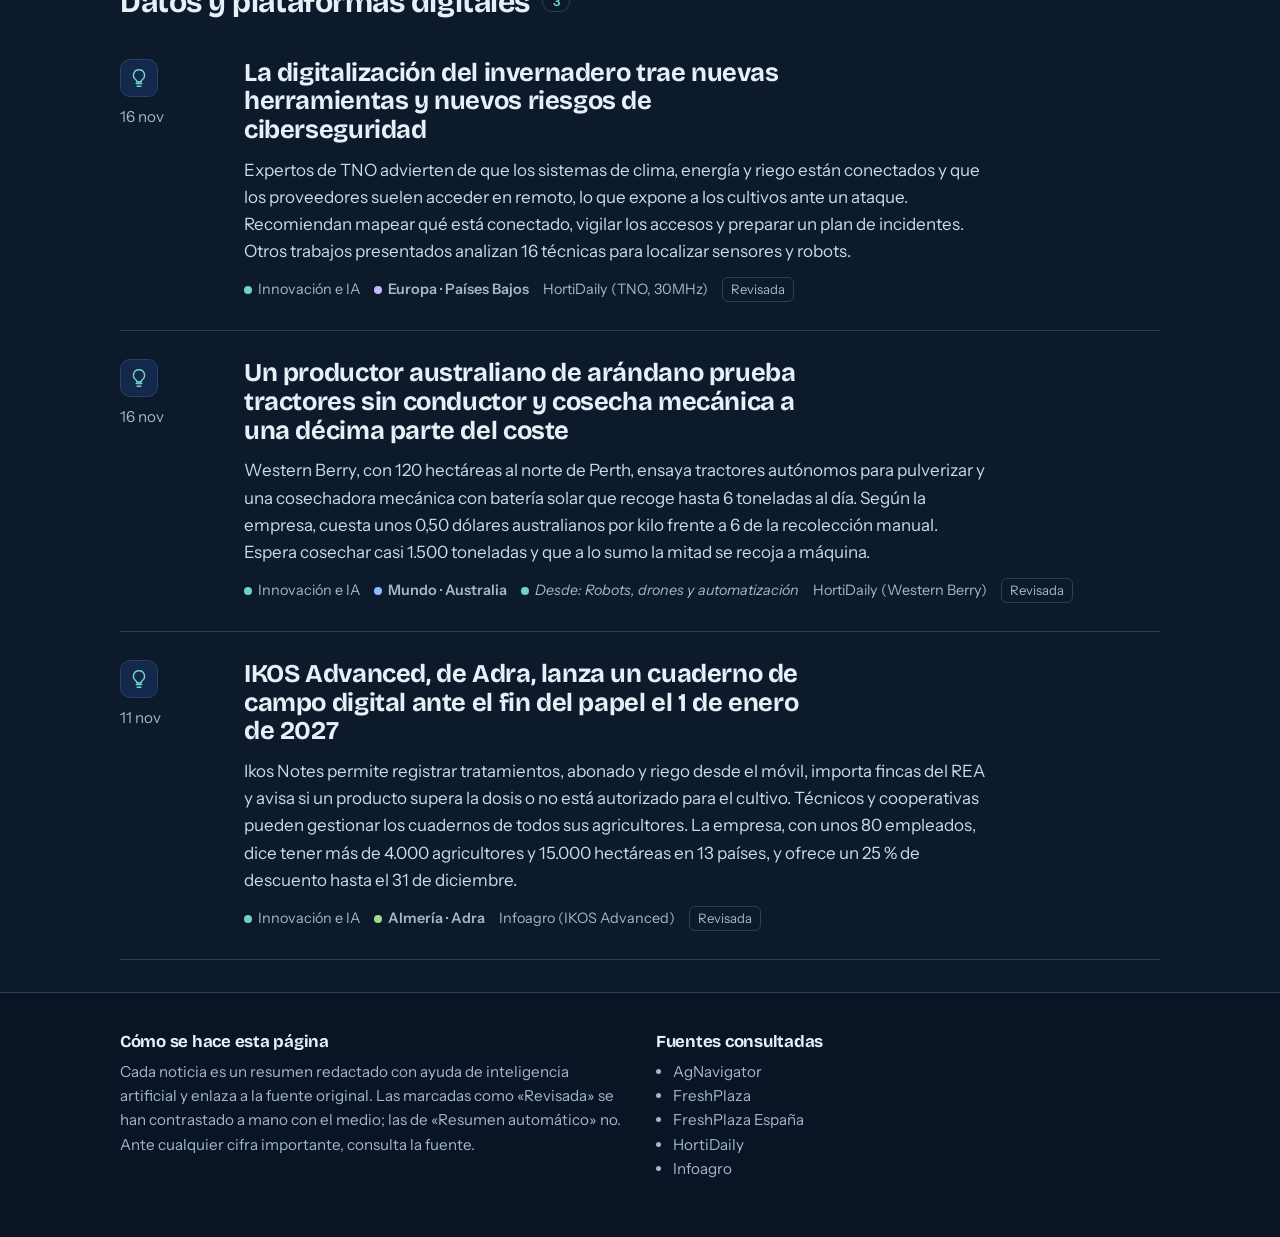
==== commit 8f61150c: "Actualización diaria de noticias" ====
--- a/ia.html
+++ b/ia.html
@@ -347,11 +347,11 @@
   <section class="hero" aria-labelledby="lead-title">
     <div class="wrap">
       <article class="lead" id="destacada">
-        <p class="updated">Revisado el 23 de noviembre de 2026. Última noticia nueva: 21 de noviembre de 2026.</p>
-        <p class="lead-meta">16 de noviembre de 2026 · HortiDaily (Western Berry)</p>
-        <h1 id="lead-title">Un productor australiano de arándano prueba tractores sin conductor y cosecha mecánica a una décima parte del coste</h1>
-        <p>Western Berry, con 120 hectáreas al norte de Perth, ensaya tractores autónomos para pulverizar y una cosechadora mecánica con batería solar que recoge hasta 6 toneladas al día. Según la empresa, cuesta unos 0,50 dólares australianos por kilo frente a 6 de la recolección manual. Espera cosechar casi 1.500 toneladas y que a lo sumo la mitad se recoja a máquina.</p>
-        <a class="go" href="https://www.hortidaily.com/article/9892923/blueberry-grower-in-australia-trials-driverless-tractors-and-autonomous-harvesting/" rel="noopener" target="_blank">Leer la noticia original</a>
+        <p class="updated">Revisado el 24 de noviembre de 2026. Última noticia nueva: 21 de noviembre de 2026.</p>
+        <p class="lead-meta">20 de noviembre de 2026 · FreshPlaza España</p>
+        <h1 id="lead-title">La IA mejora la predicción de la madurez y calidad del mango</h1>
+        <p>Un investigador de la CQUniversity Australia ha estudiado cómo la inteligencia artificial y los modelos de aprendizaje profundo pueden mejorar la estimación del contenido de materia seca en el mango. Para ello se emplea la espectroscopía de infrarrojo cercano. El contenido de materia seca es un indicador relevante de la madurez y la calidad de la fruta.</p>
+        <a class="go" href="https://www.freshplaza.es/spain/article/9894185/la-ia-mejora-la-prediccion-de-la-madurez-y-calidad-del-mango/" rel="noopener" target="_blank">Leer la noticia original</a>
       </article>
       <aside aria-labelledby="salto-title">
         <h2 class="figures-title" id="salto-title">Cuatro áreas</h2>
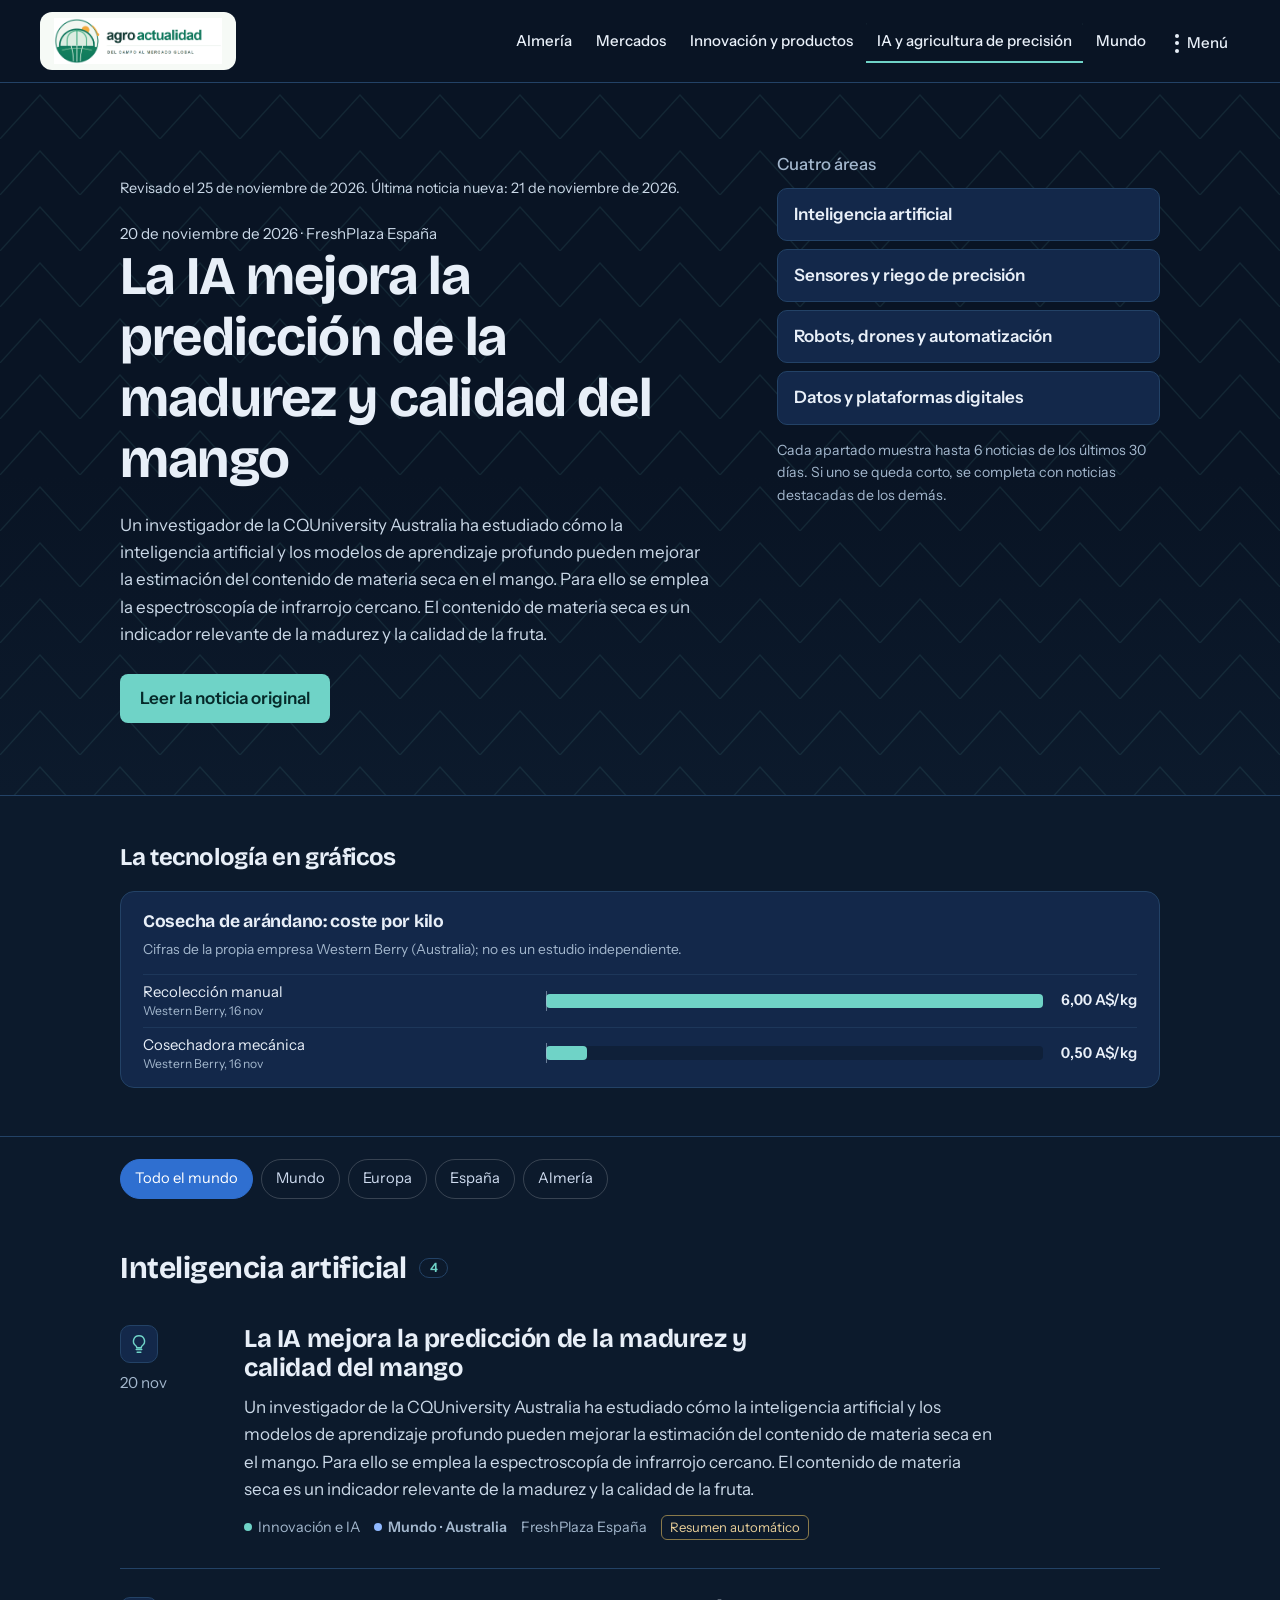
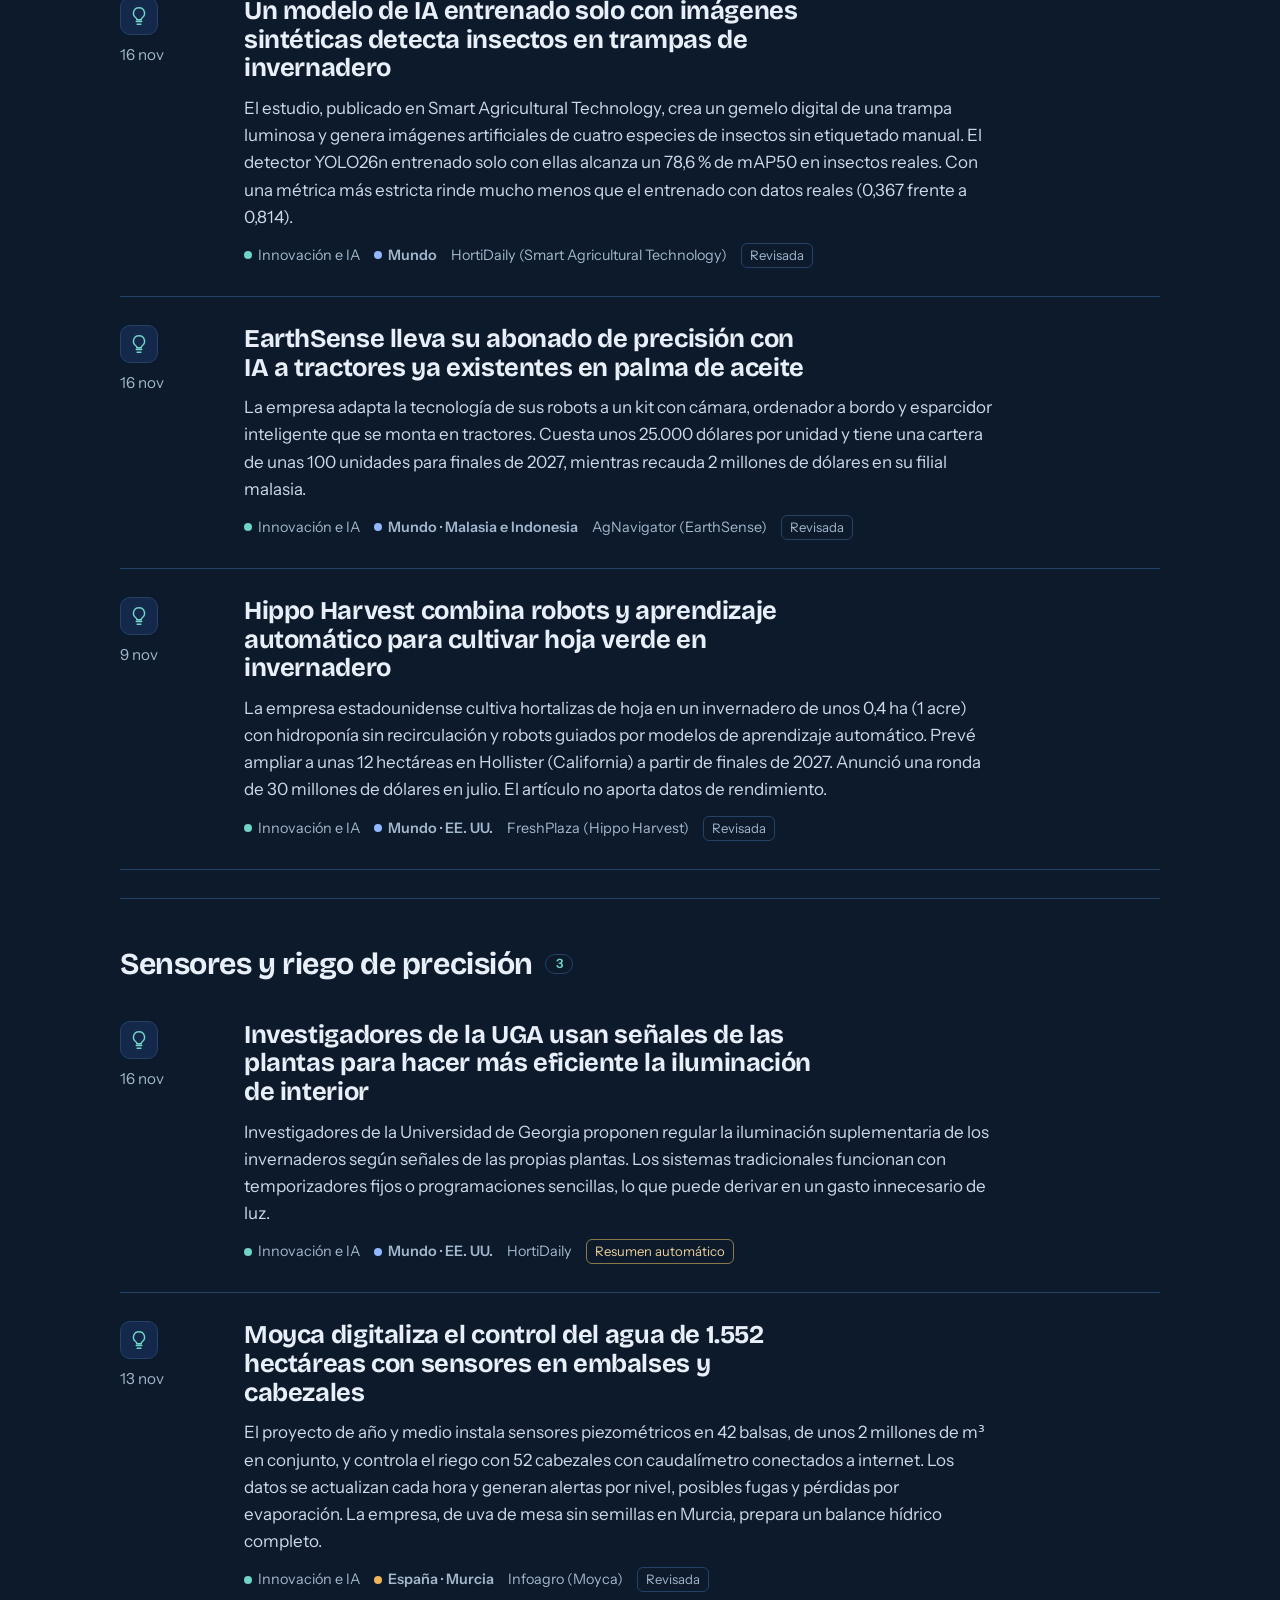
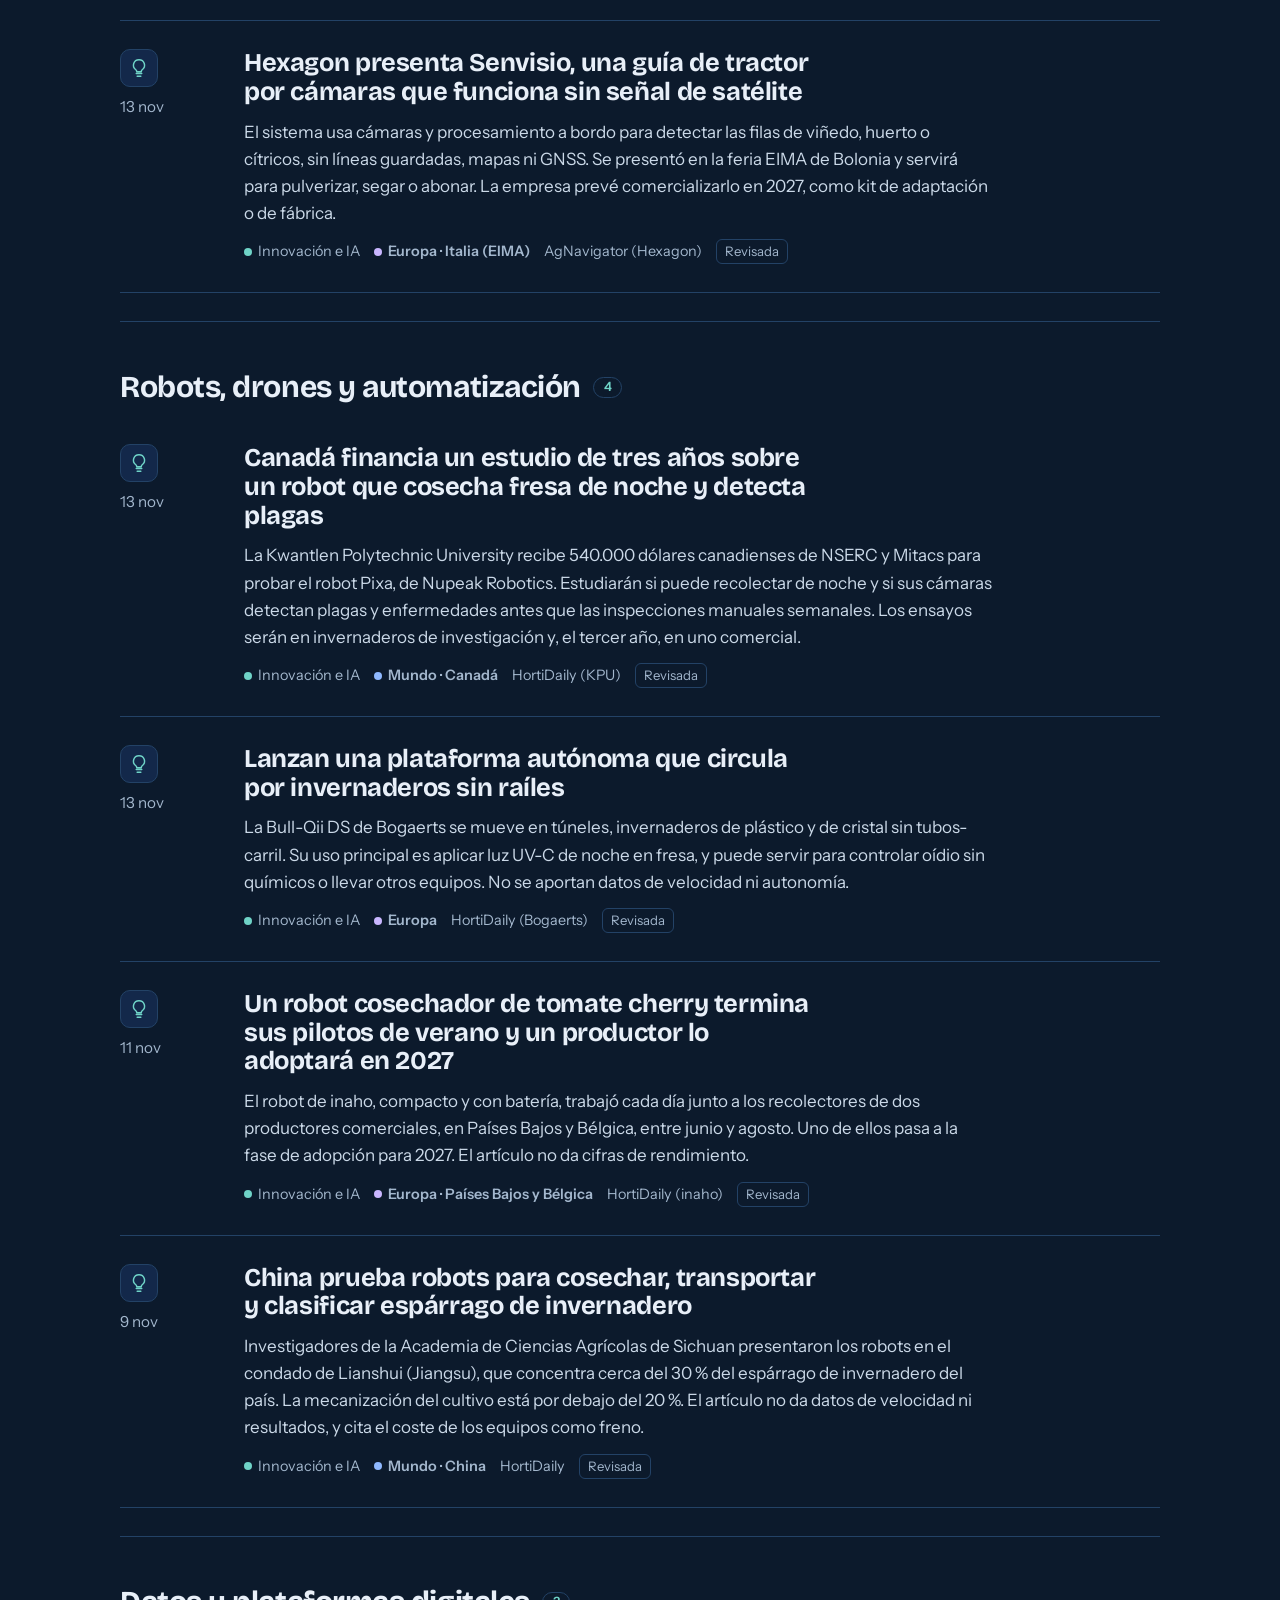
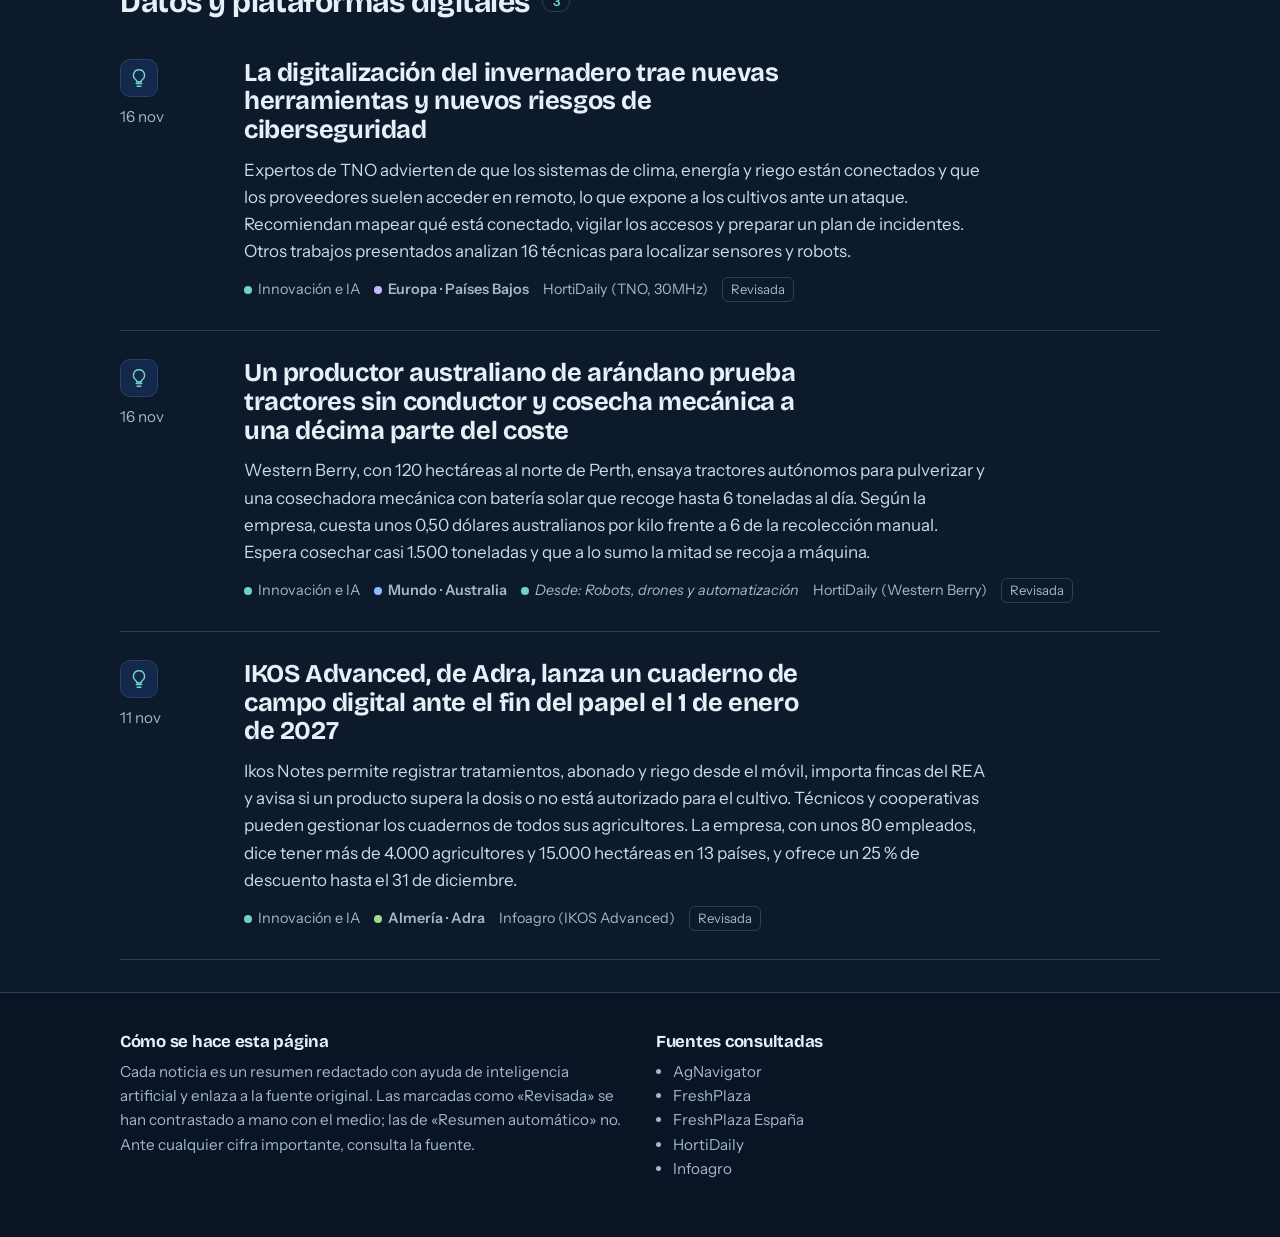
==== commit 63b84679: "Actualización diaria de noticias" ====
--- a/ia.html
+++ b/ia.html
@@ -347,7 +347,7 @@
   <section class="hero" aria-labelledby="lead-title">
     <div class="wrap">
       <article class="lead" id="destacada">
-        <p class="updated">Revisado el 24 de noviembre de 2026. Última noticia nueva: 21 de noviembre de 2026.</p>
+        <p class="updated">Revisado el 25 de noviembre de 2026. Última noticia nueva: 21 de noviembre de 2026.</p>
         <p class="lead-meta">20 de noviembre de 2026 · FreshPlaza España</p>
         <h1 id="lead-title">La IA mejora la predicción de la madurez y calidad del mango</h1>
         <p>Un investigador de la CQUniversity Australia ha estudiado cómo la inteligencia artificial y los modelos de aprendizaje profundo pueden mejorar la estimación del contenido de materia seca en el mango. Para ello se emplea la espectroscopía de infrarrojo cercano. El contenido de materia seca es un indicador relevante de la madurez y la calidad de la fruta.</p>
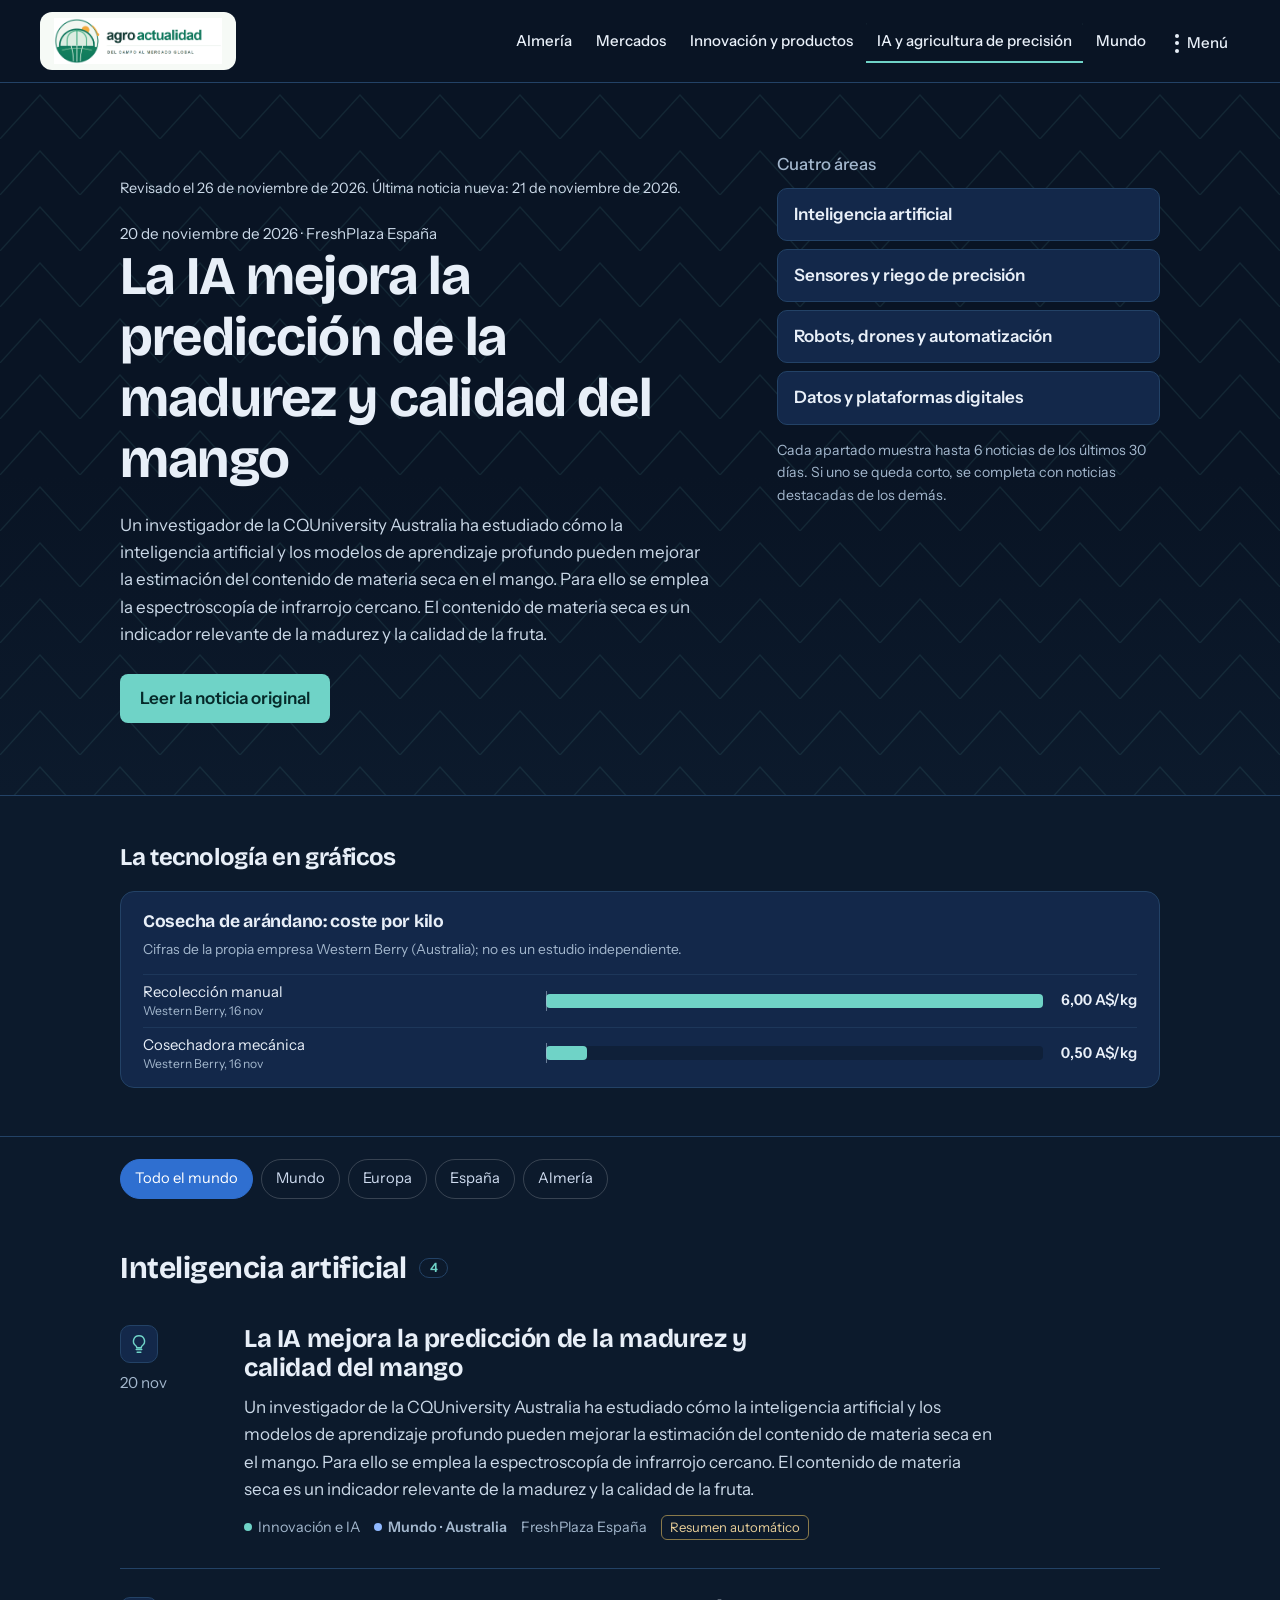
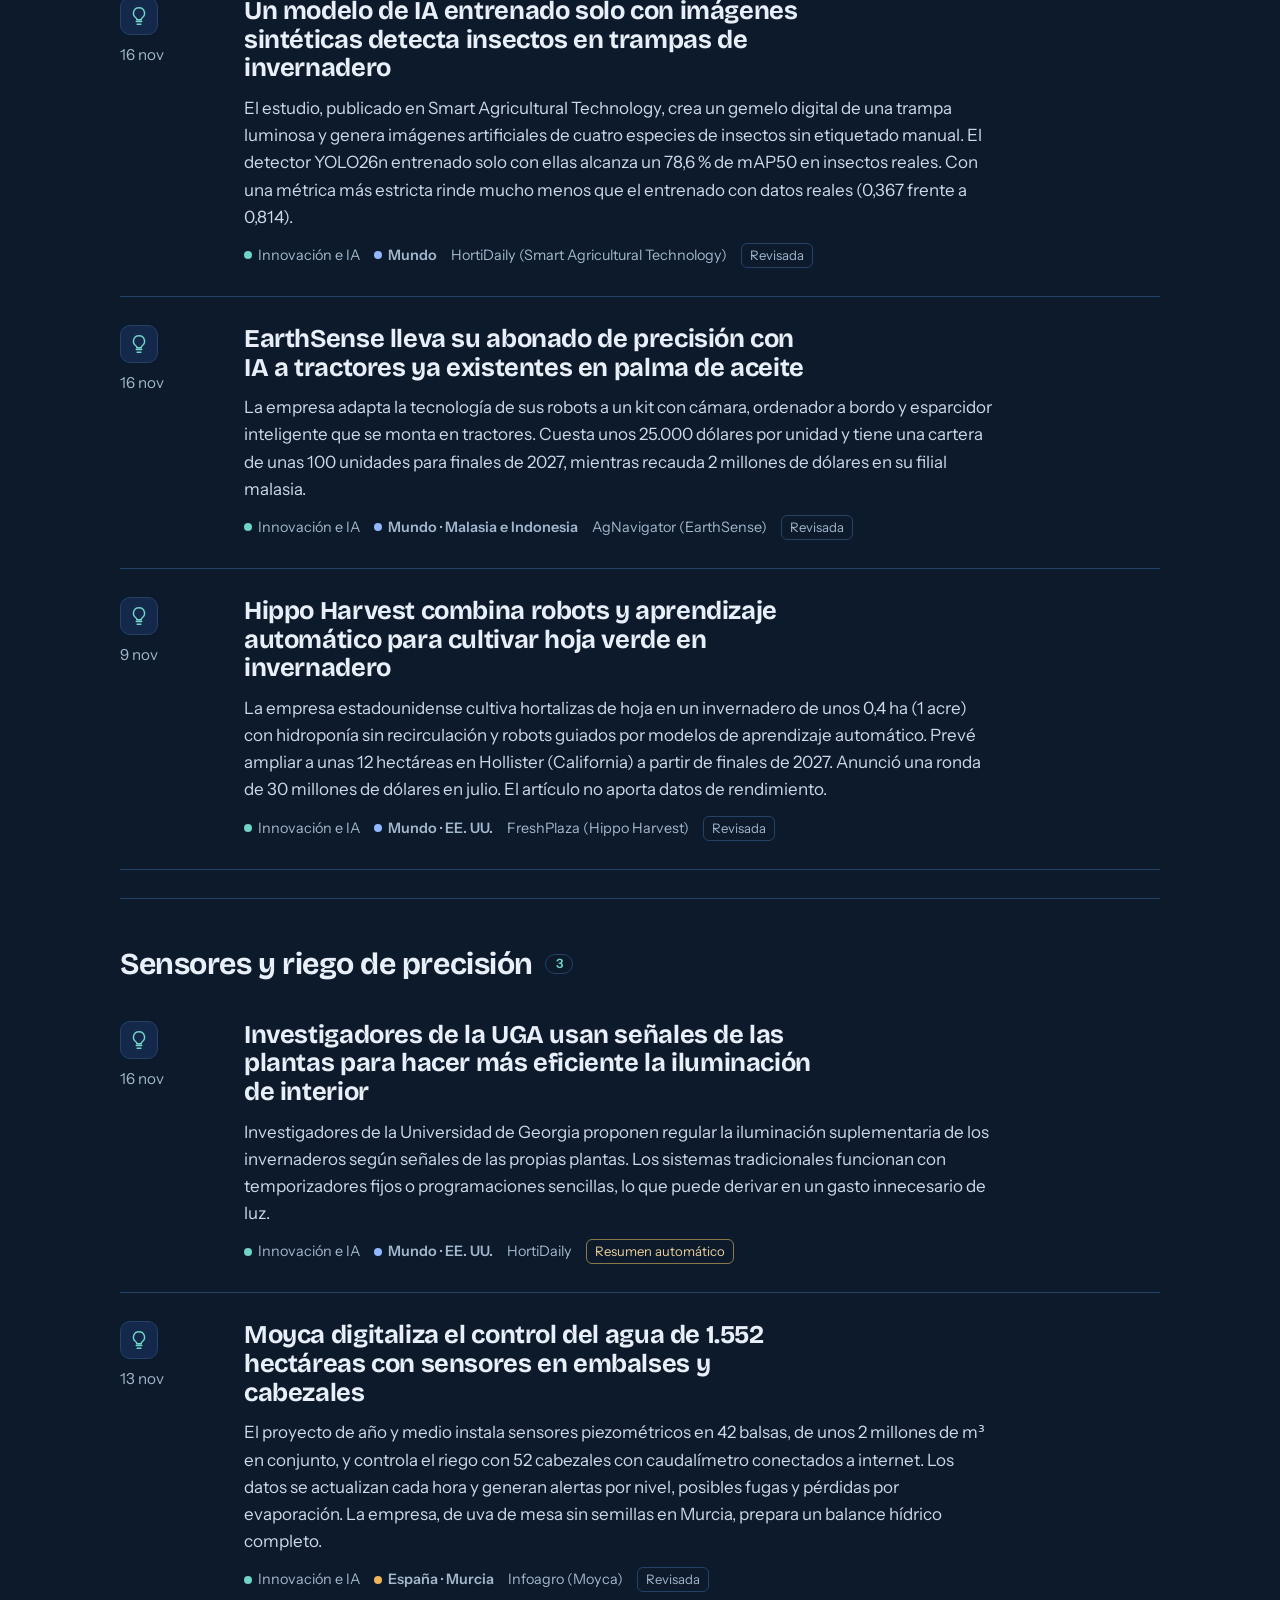
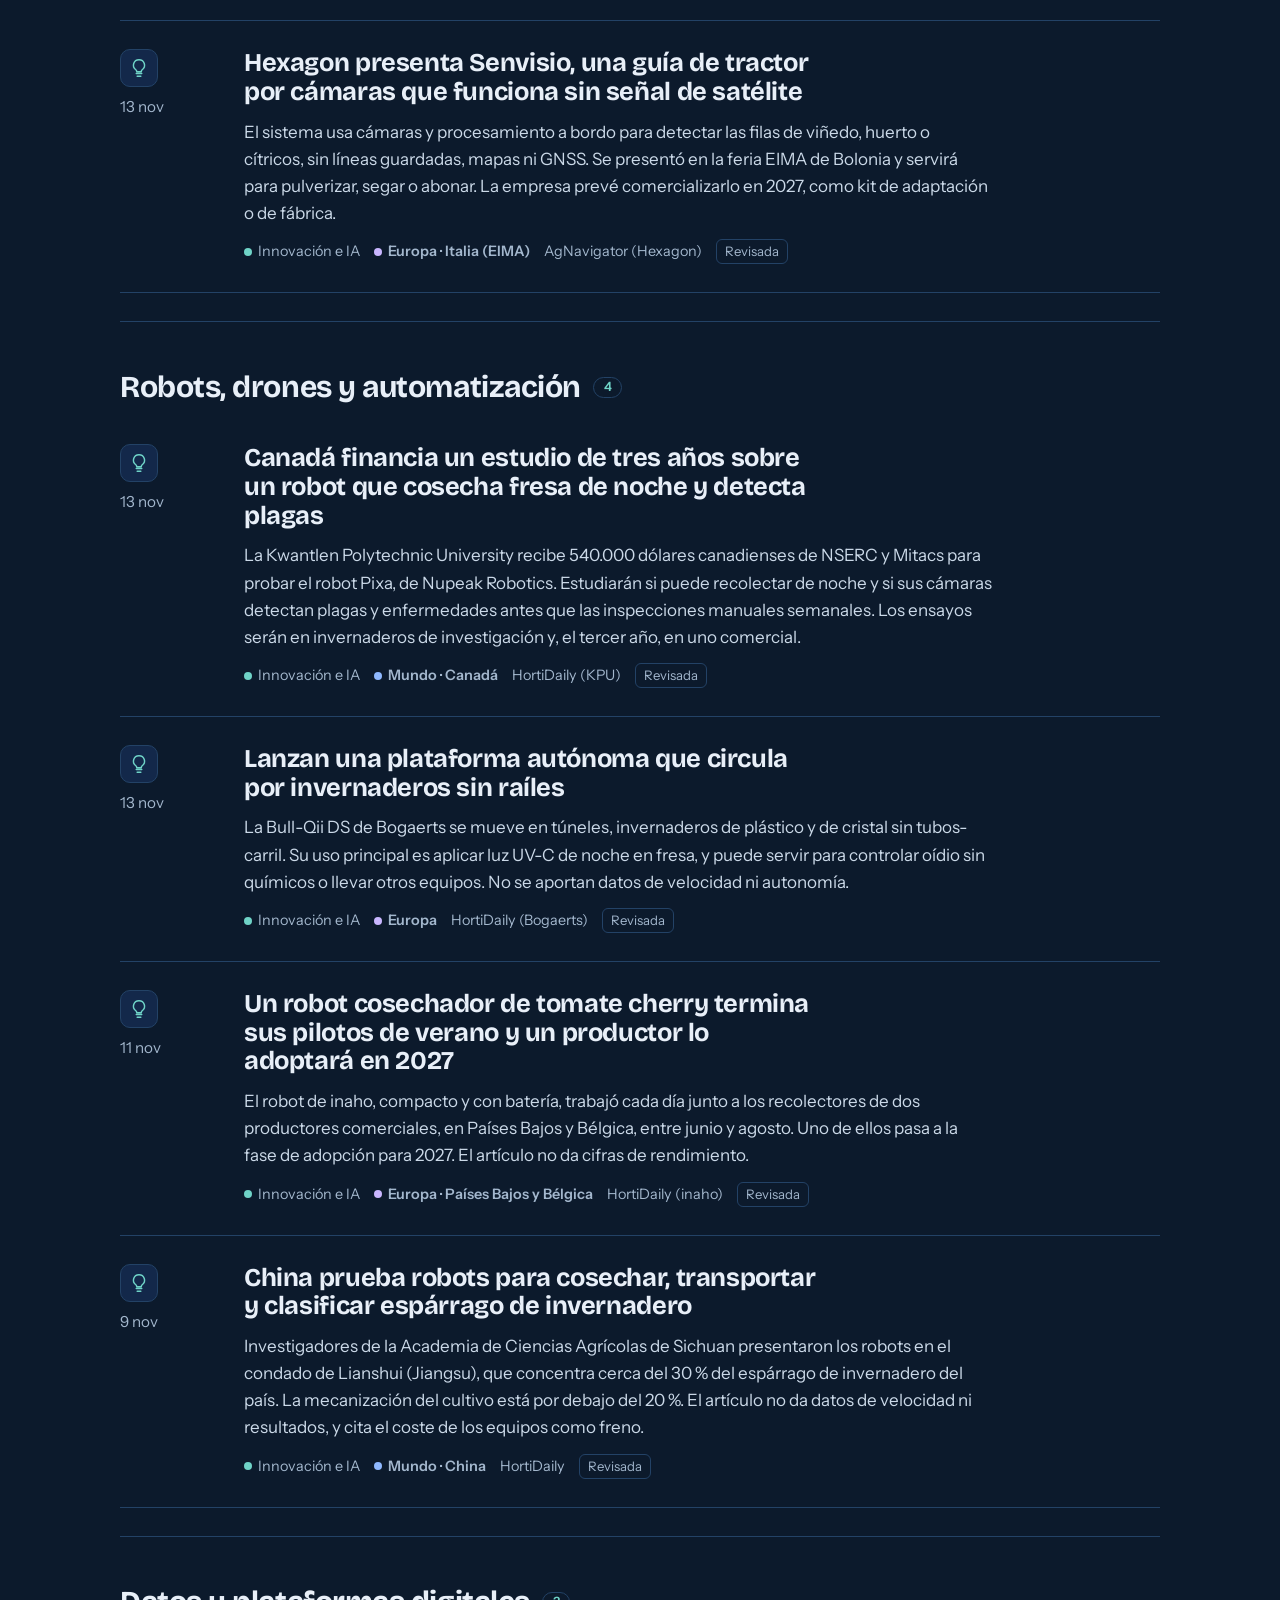
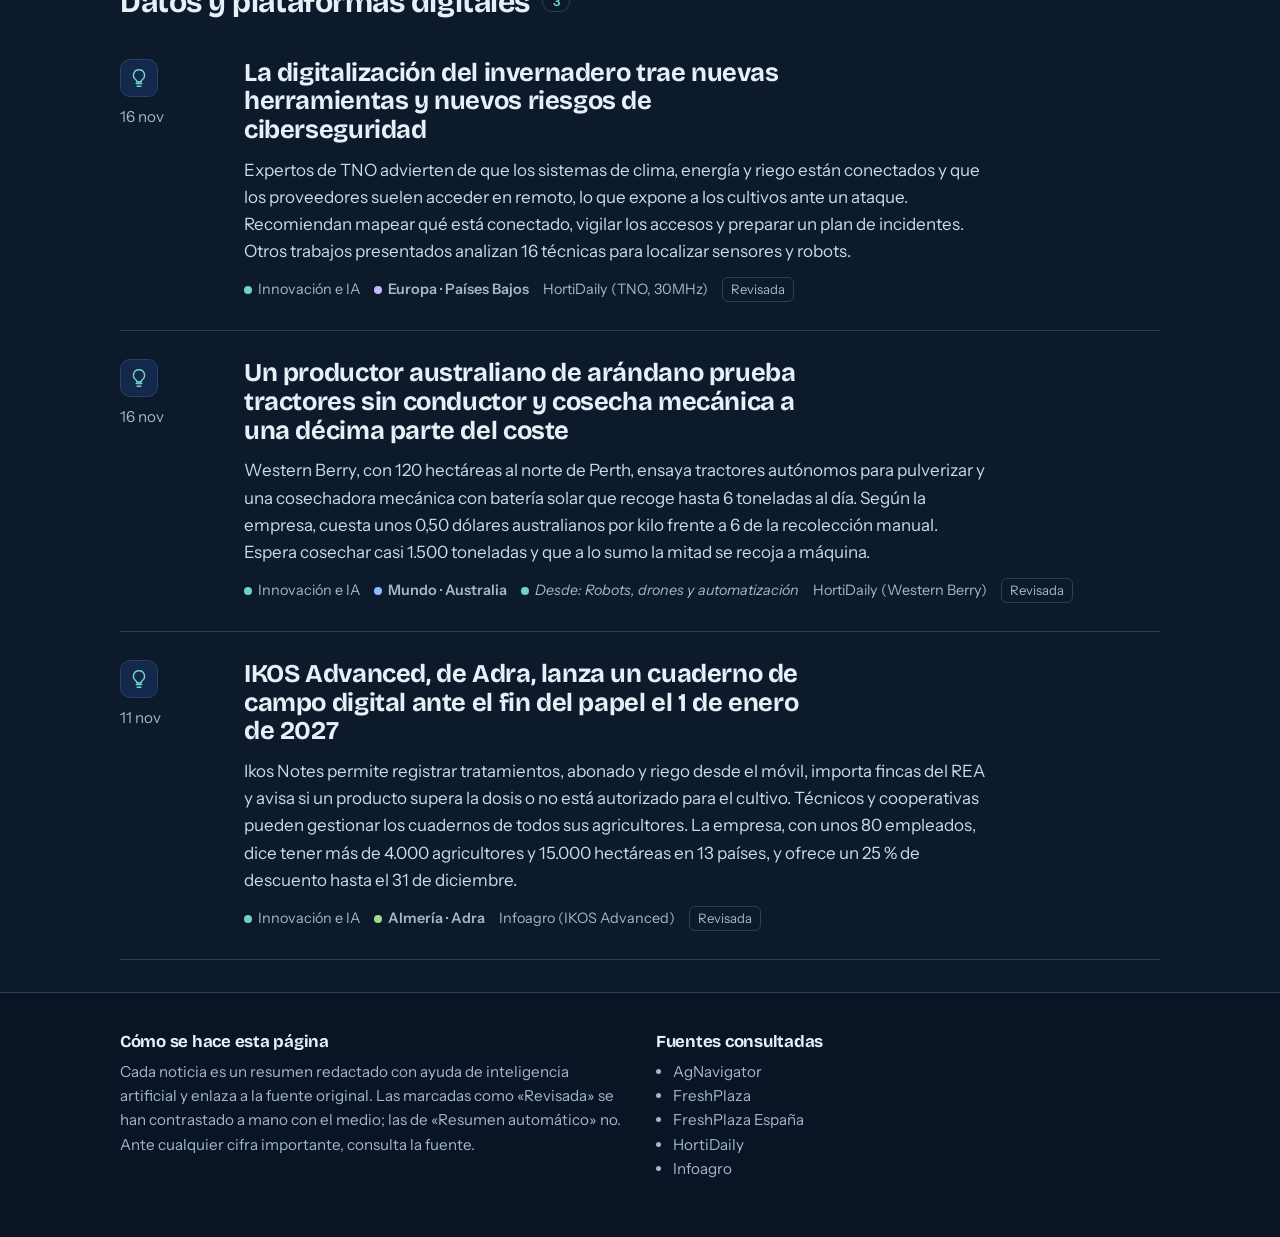
==== commit 7fa41392: "Actualización diaria de noticias" ====
--- a/ia.html
+++ b/ia.html
@@ -347,7 +347,7 @@
   <section class="hero" aria-labelledby="lead-title">
     <div class="wrap">
       <article class="lead" id="destacada">
-        <p class="updated">Revisado el 25 de noviembre de 2026. Última noticia nueva: 21 de noviembre de 2026.</p>
+        <p class="updated">Revisado el 26 de noviembre de 2026. Última noticia nueva: 21 de noviembre de 2026.</p>
         <p class="lead-meta">20 de noviembre de 2026 · FreshPlaza España</p>
         <h1 id="lead-title">La IA mejora la predicción de la madurez y calidad del mango</h1>
         <p>Un investigador de la CQUniversity Australia ha estudiado cómo la inteligencia artificial y los modelos de aprendizaje profundo pueden mejorar la estimación del contenido de materia seca en el mango. Para ello se emplea la espectroscopía de infrarrojo cercano. El contenido de materia seca es un indicador relevante de la madurez y la calidad de la fruta.</p>
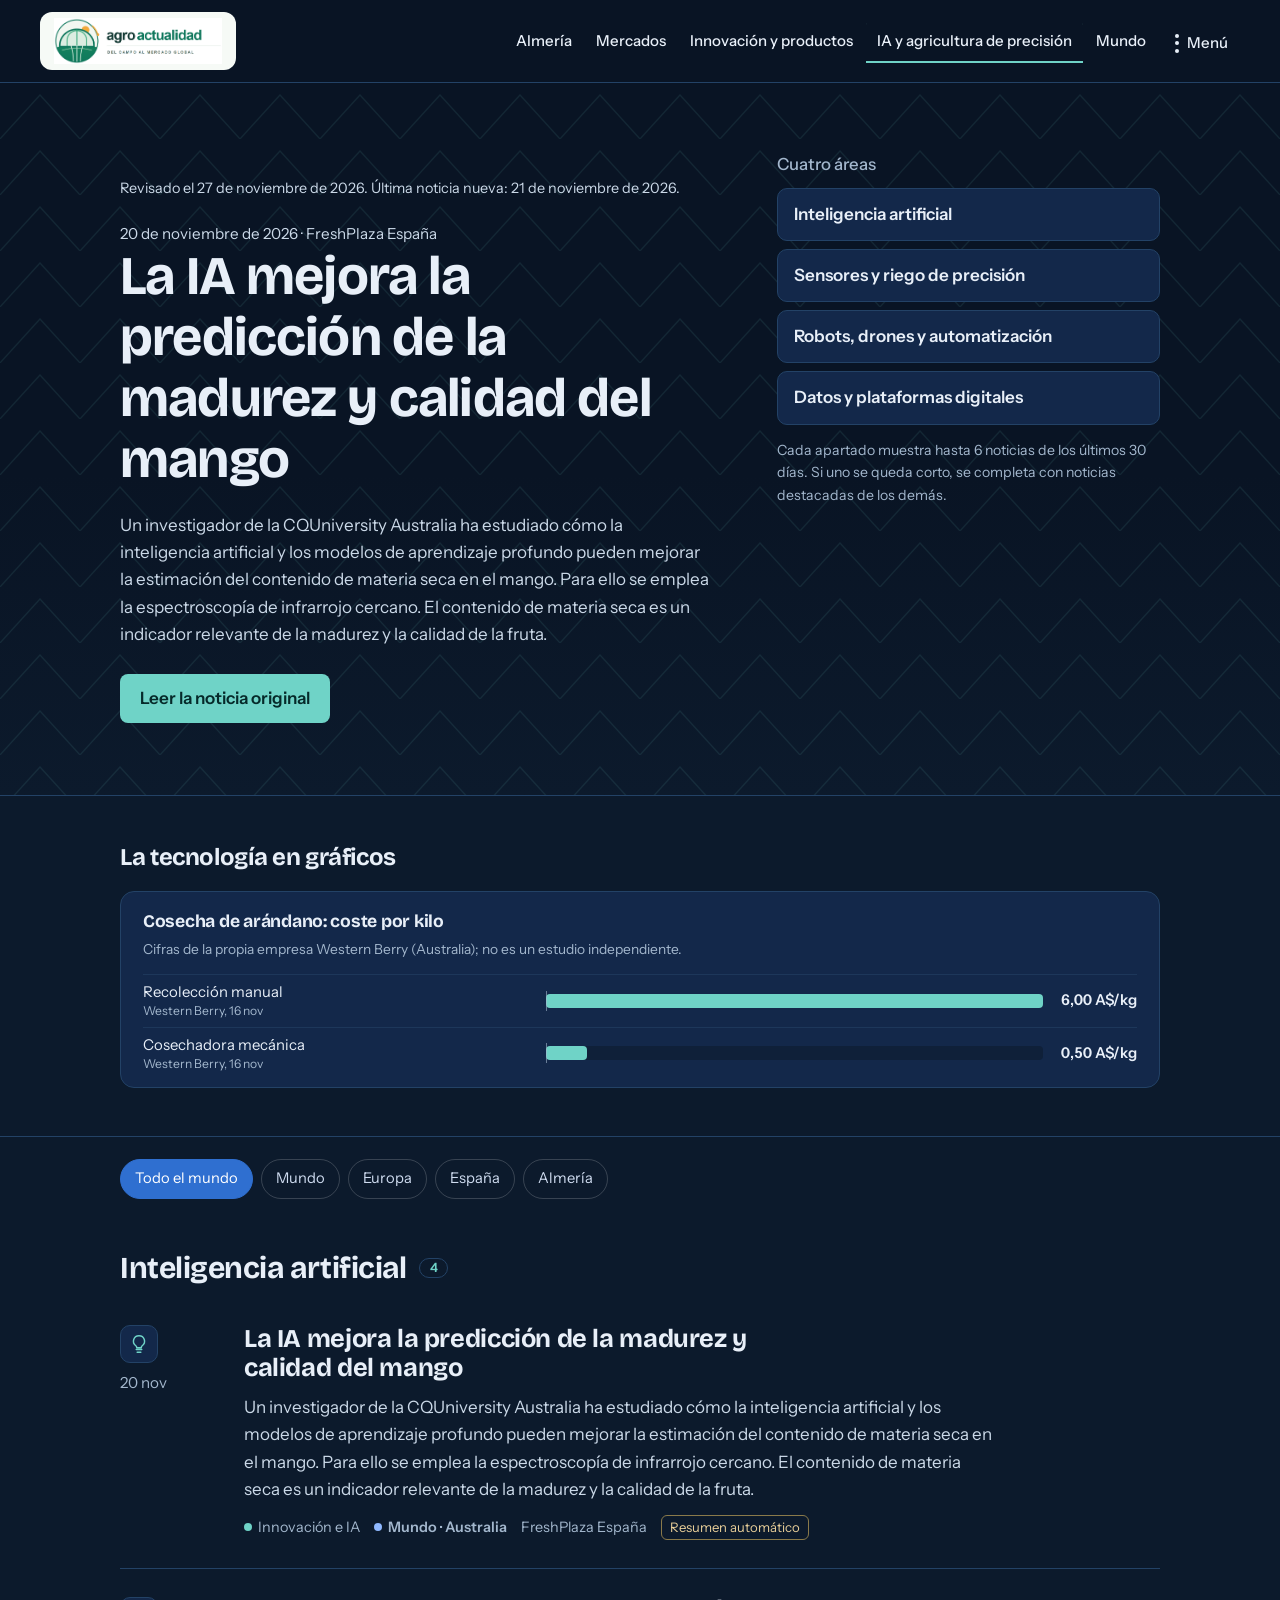
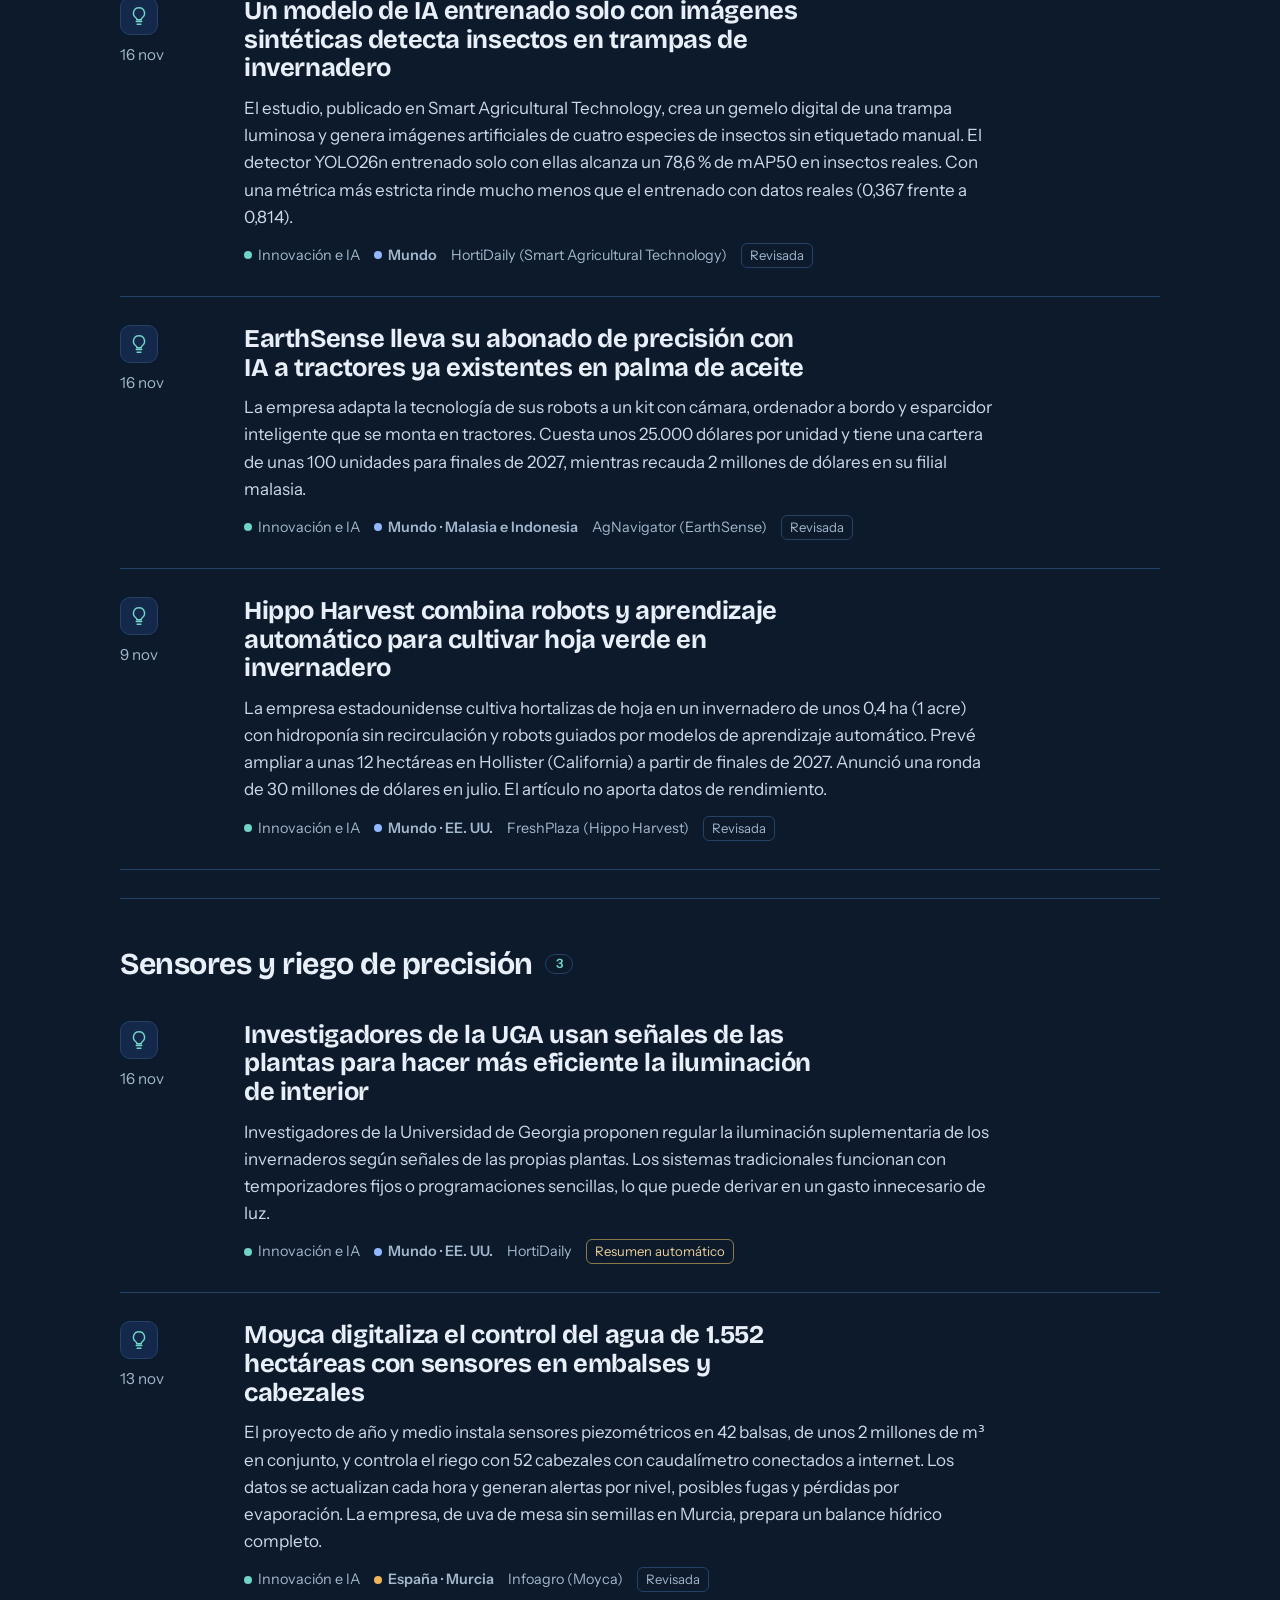
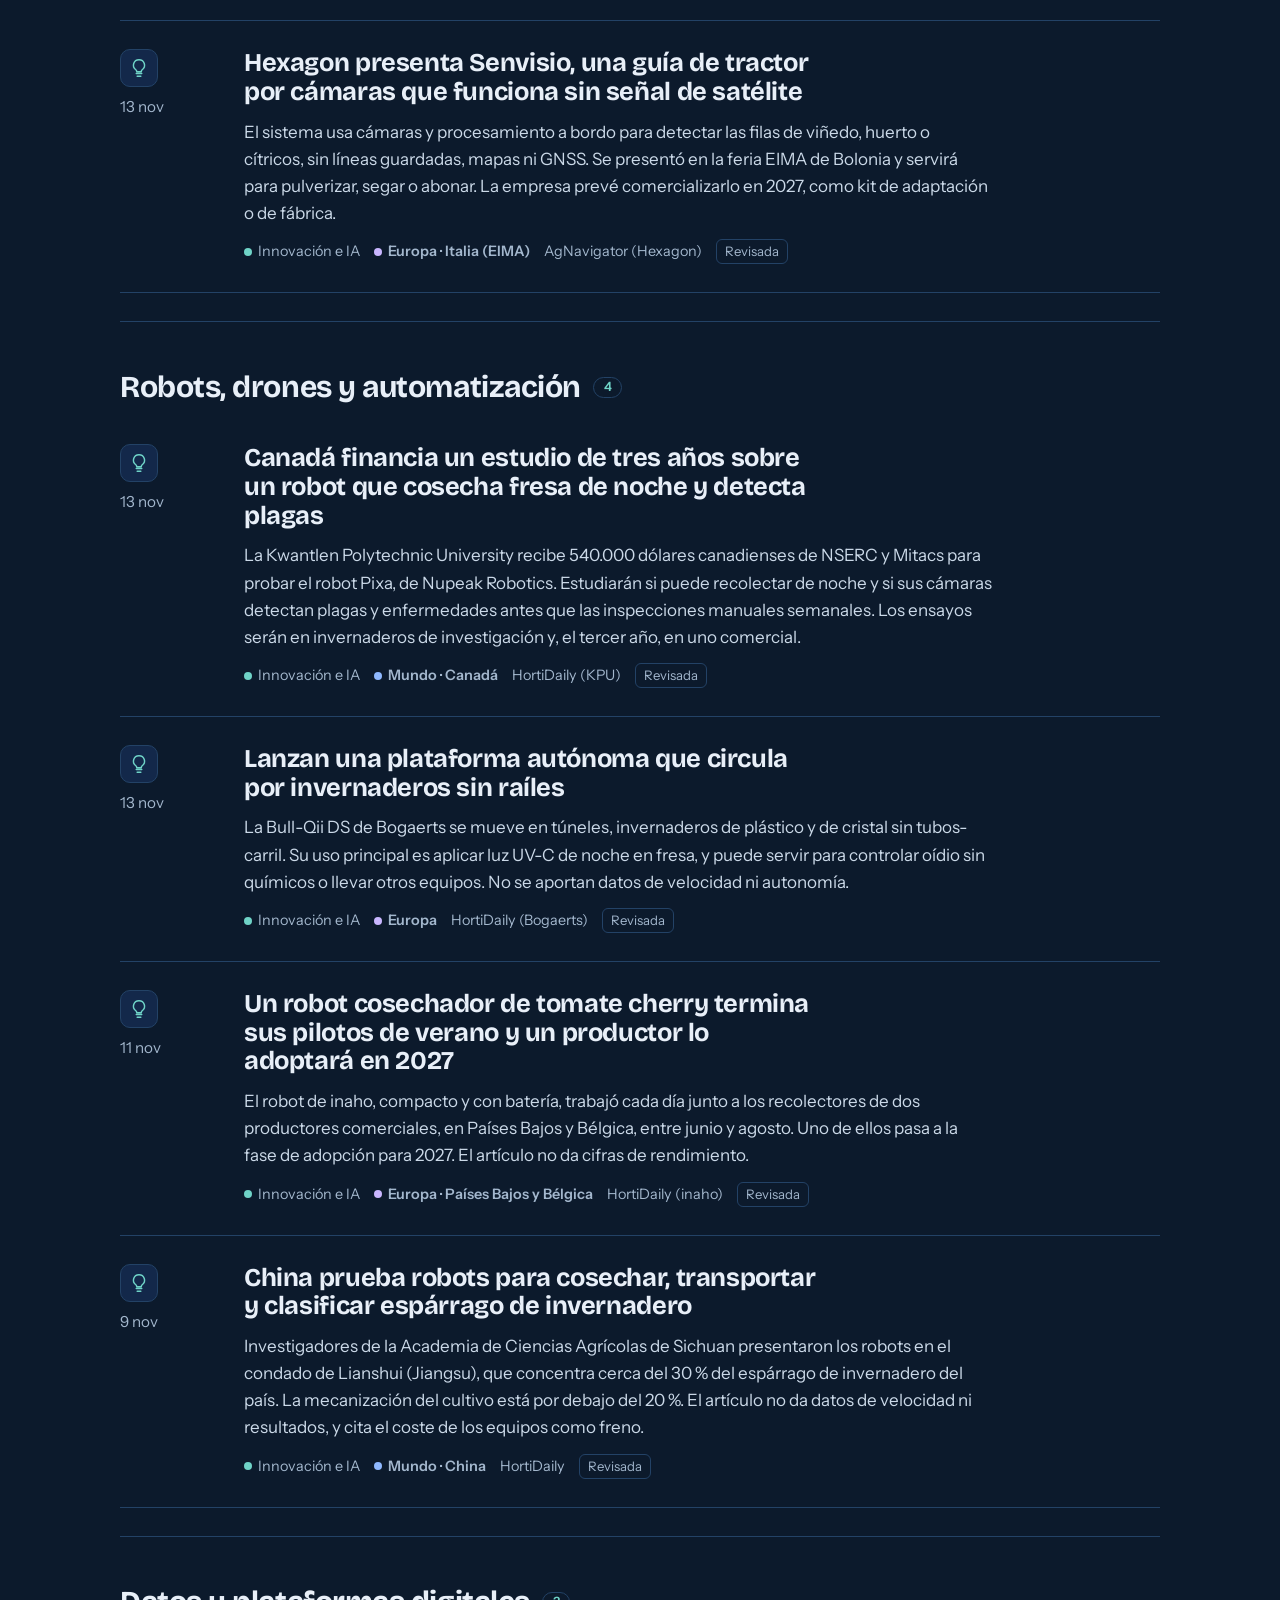
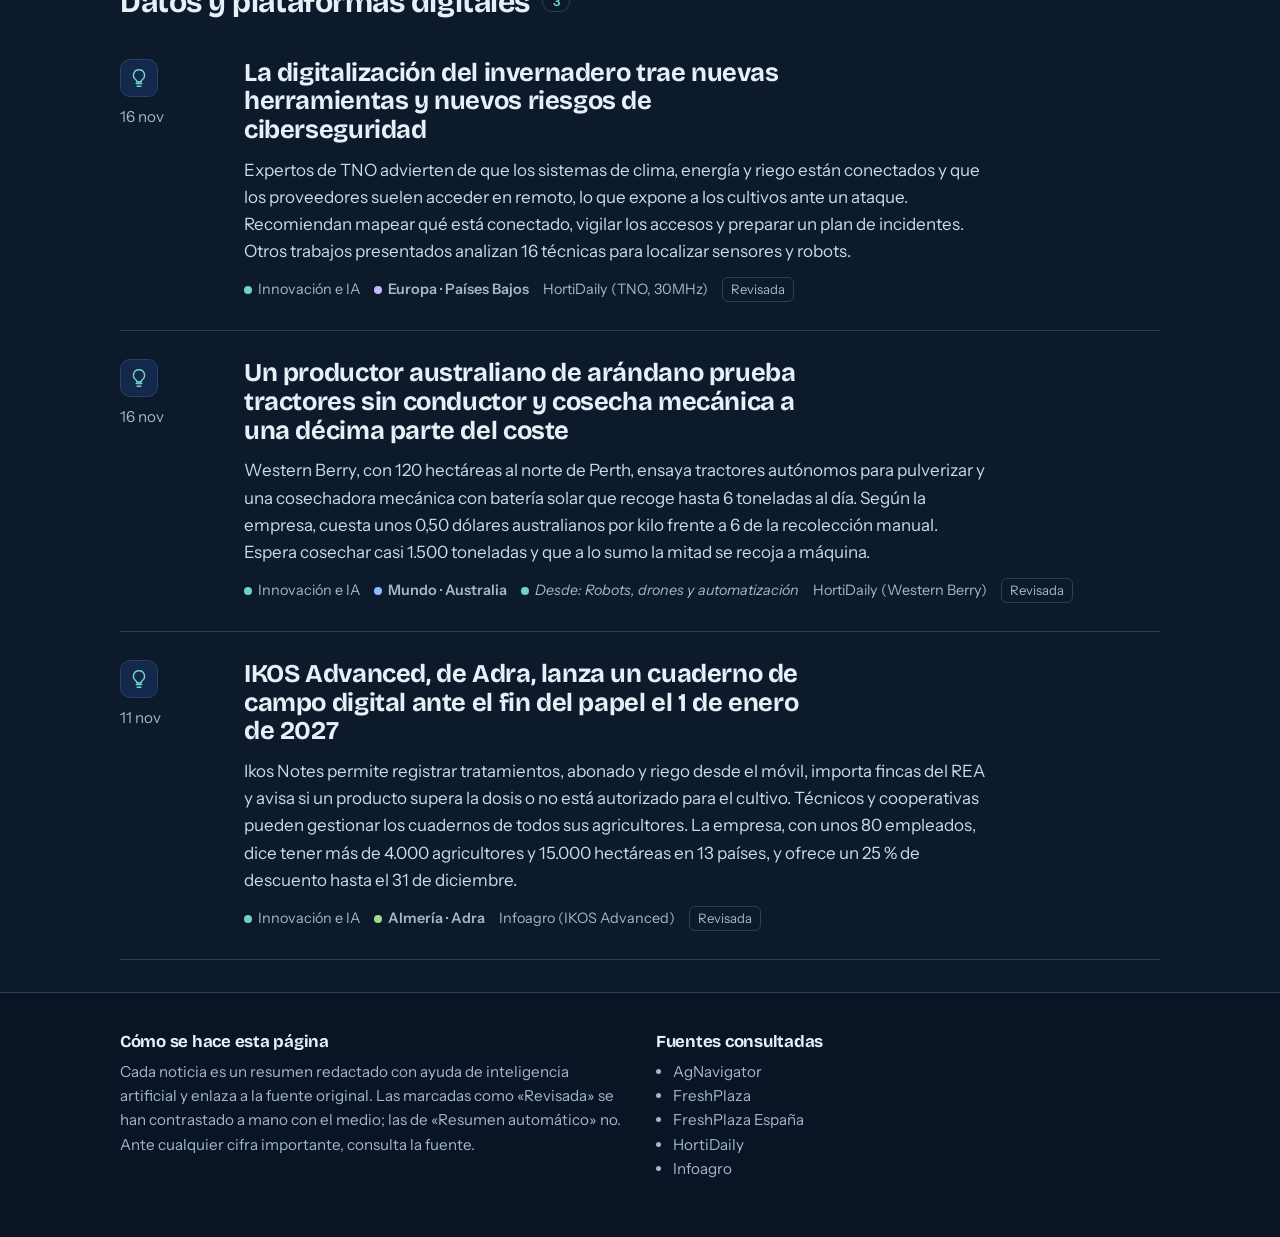
==== commit 6e490f7b: "Actualización diaria de noticias" ====
--- a/ia.html
+++ b/ia.html
@@ -347,7 +347,7 @@
   <section class="hero" aria-labelledby="lead-title">
     <div class="wrap">
       <article class="lead" id="destacada">
-        <p class="updated">Revisado el 26 de noviembre de 2026. Última noticia nueva: 21 de noviembre de 2026.</p>
+        <p class="updated">Revisado el 27 de noviembre de 2026. Última noticia nueva: 21 de noviembre de 2026.</p>
         <p class="lead-meta">20 de noviembre de 2026 · FreshPlaza España</p>
         <h1 id="lead-title">La IA mejora la predicción de la madurez y calidad del mango</h1>
         <p>Un investigador de la CQUniversity Australia ha estudiado cómo la inteligencia artificial y los modelos de aprendizaje profundo pueden mejorar la estimación del contenido de materia seca en el mango. Para ello se emplea la espectroscopía de infrarrojo cercano. El contenido de materia seca es un indicador relevante de la madurez y la calidad de la fruta.</p>
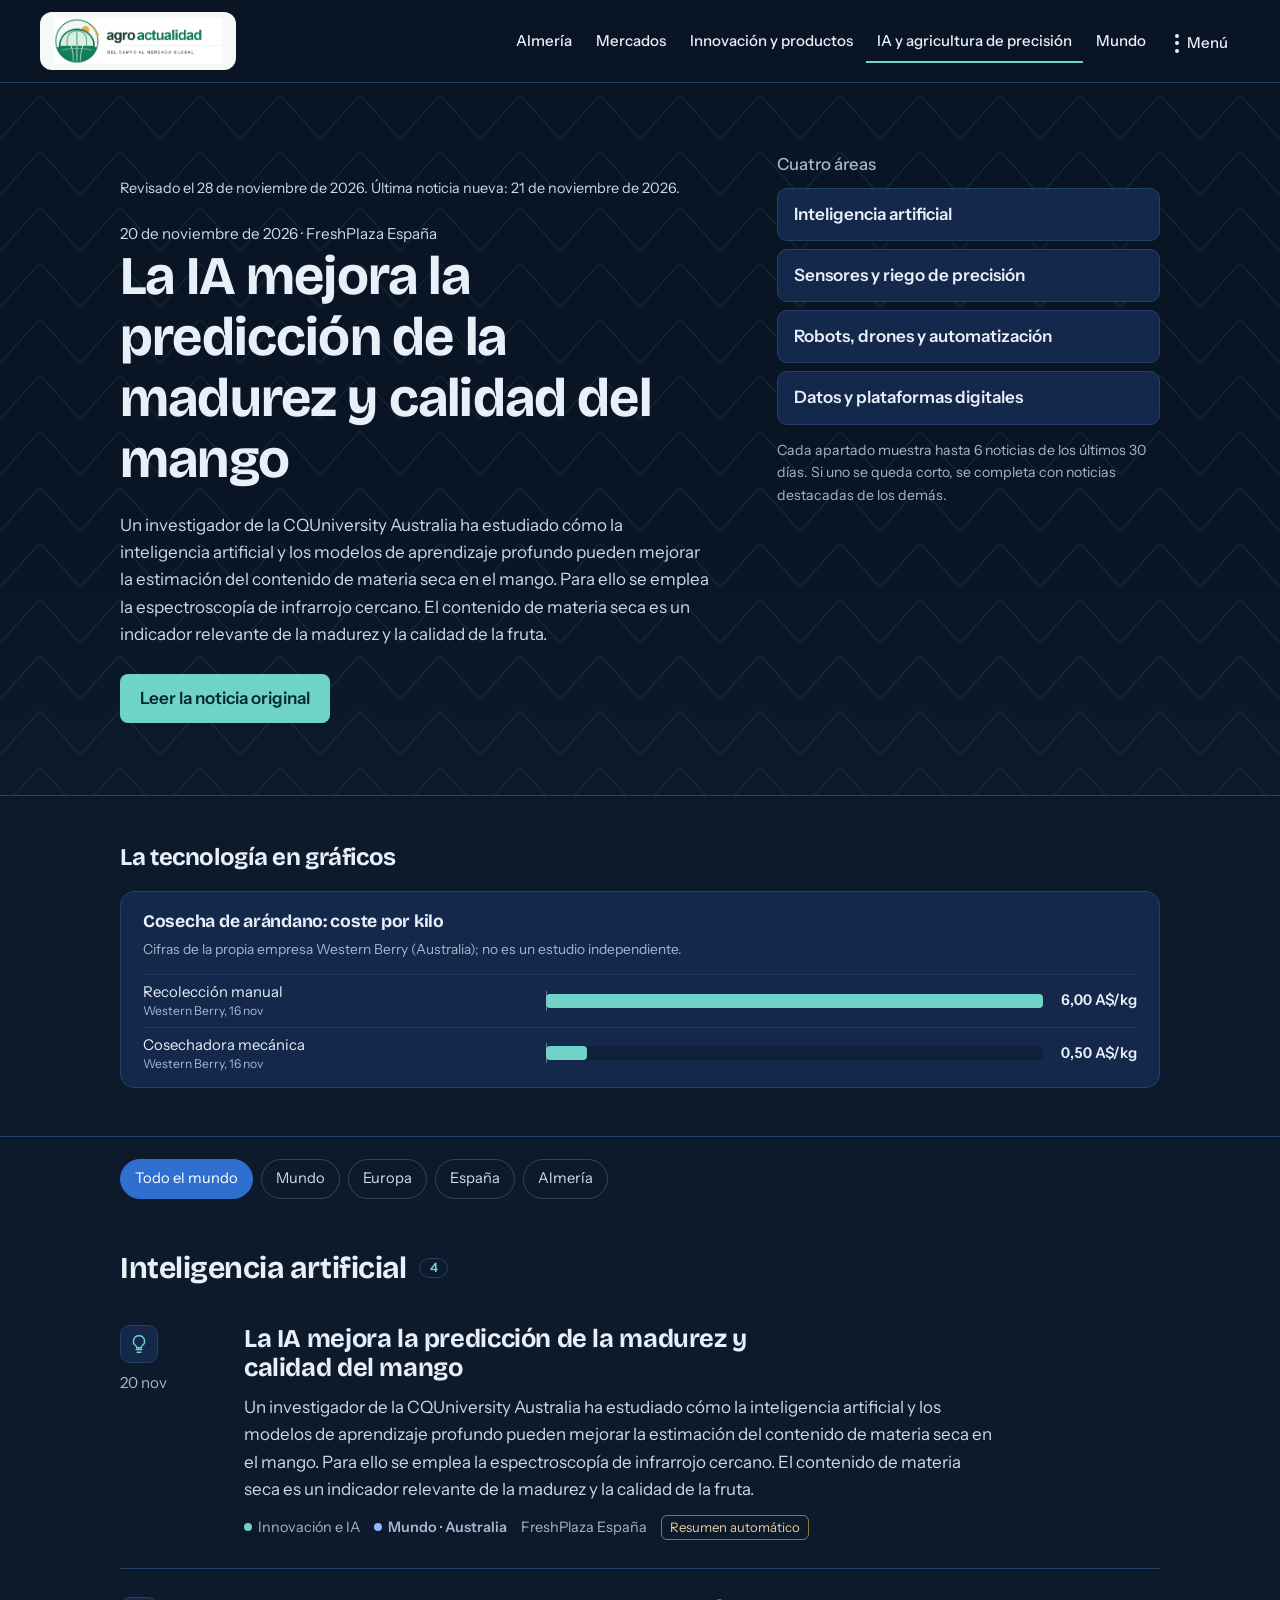
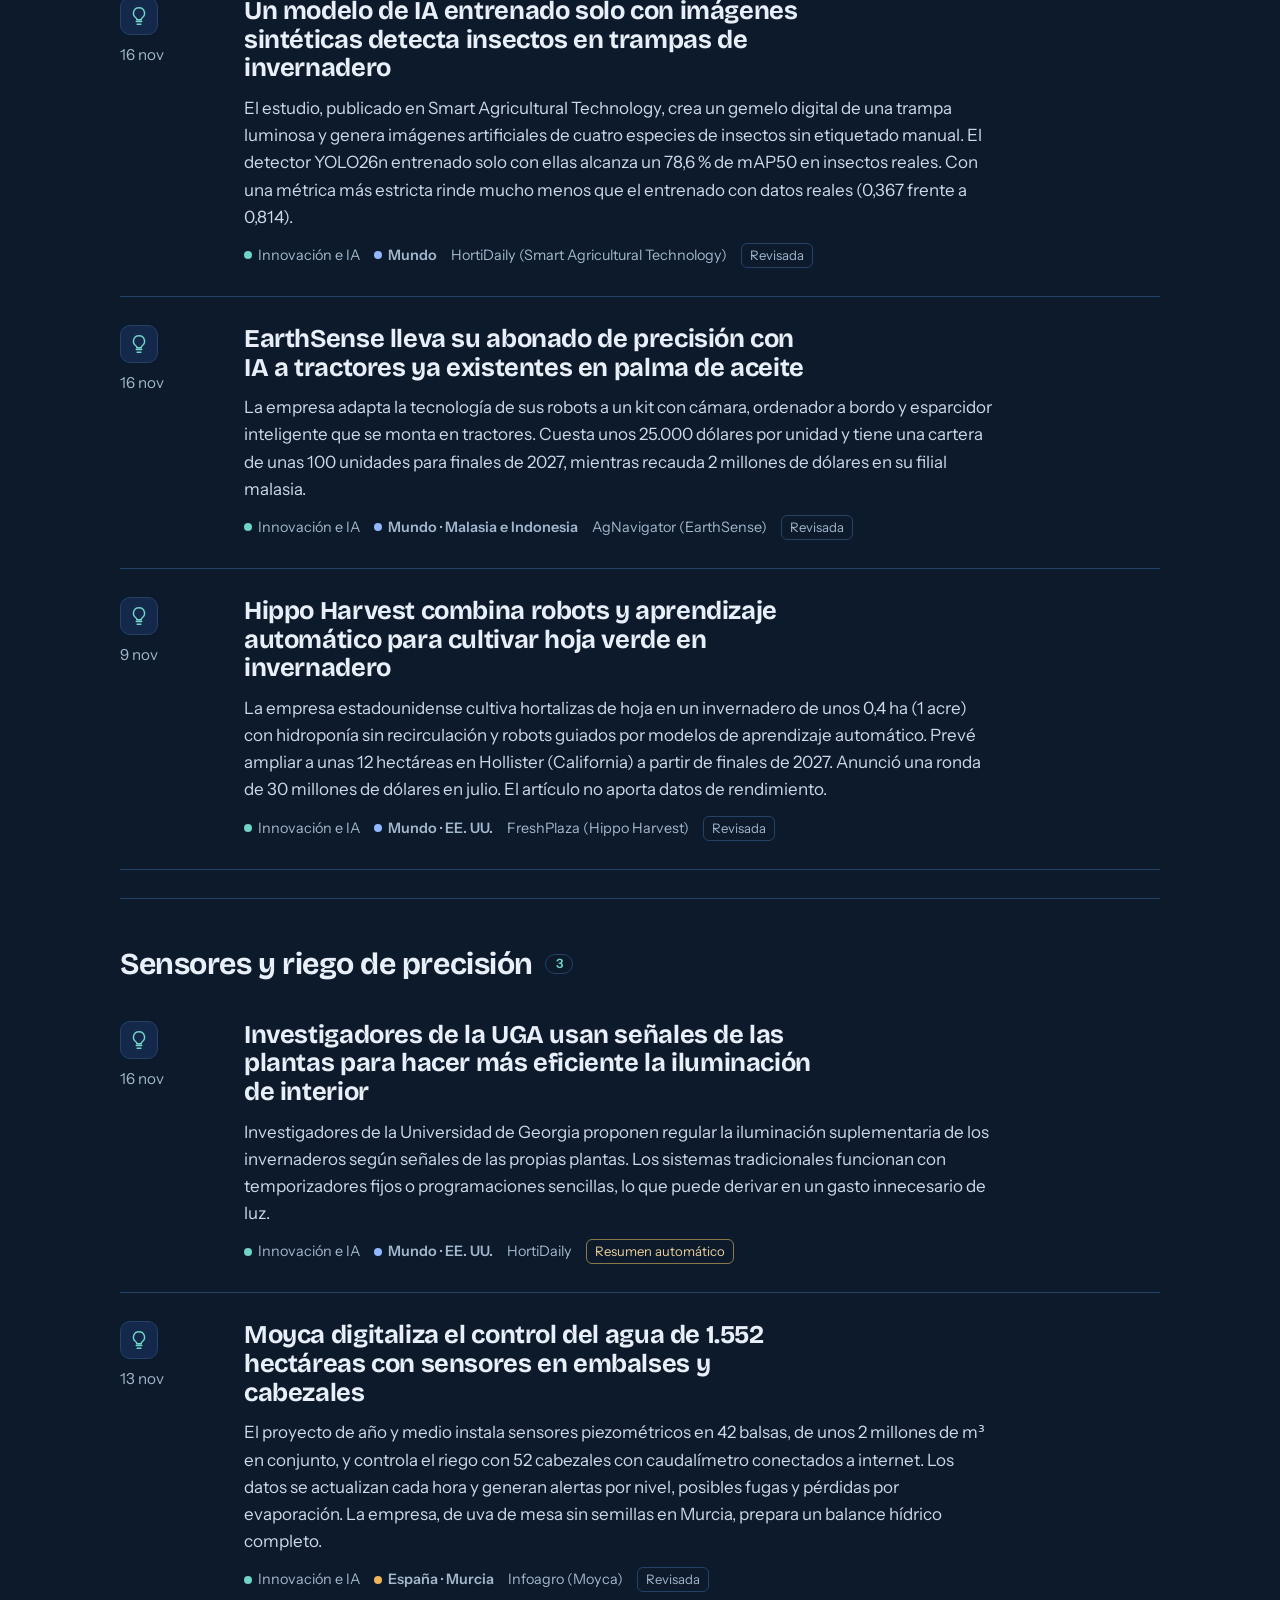
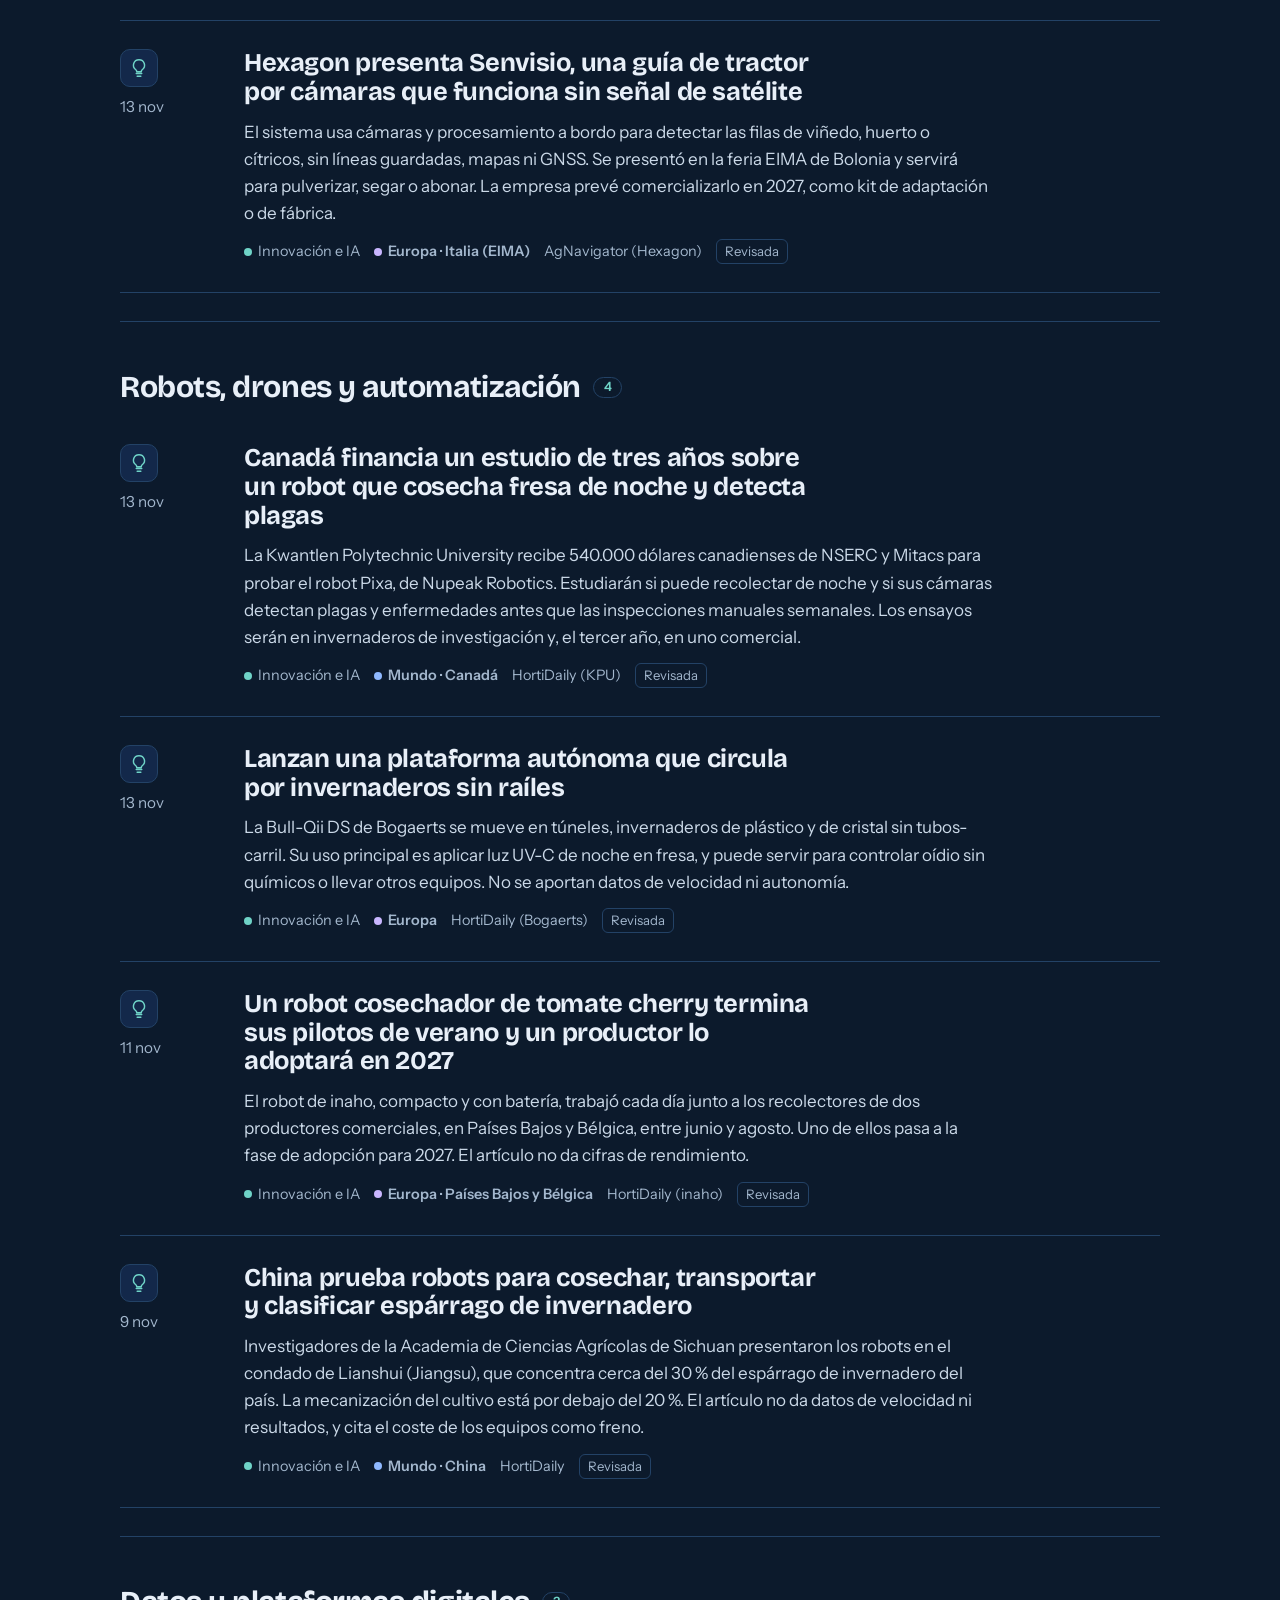
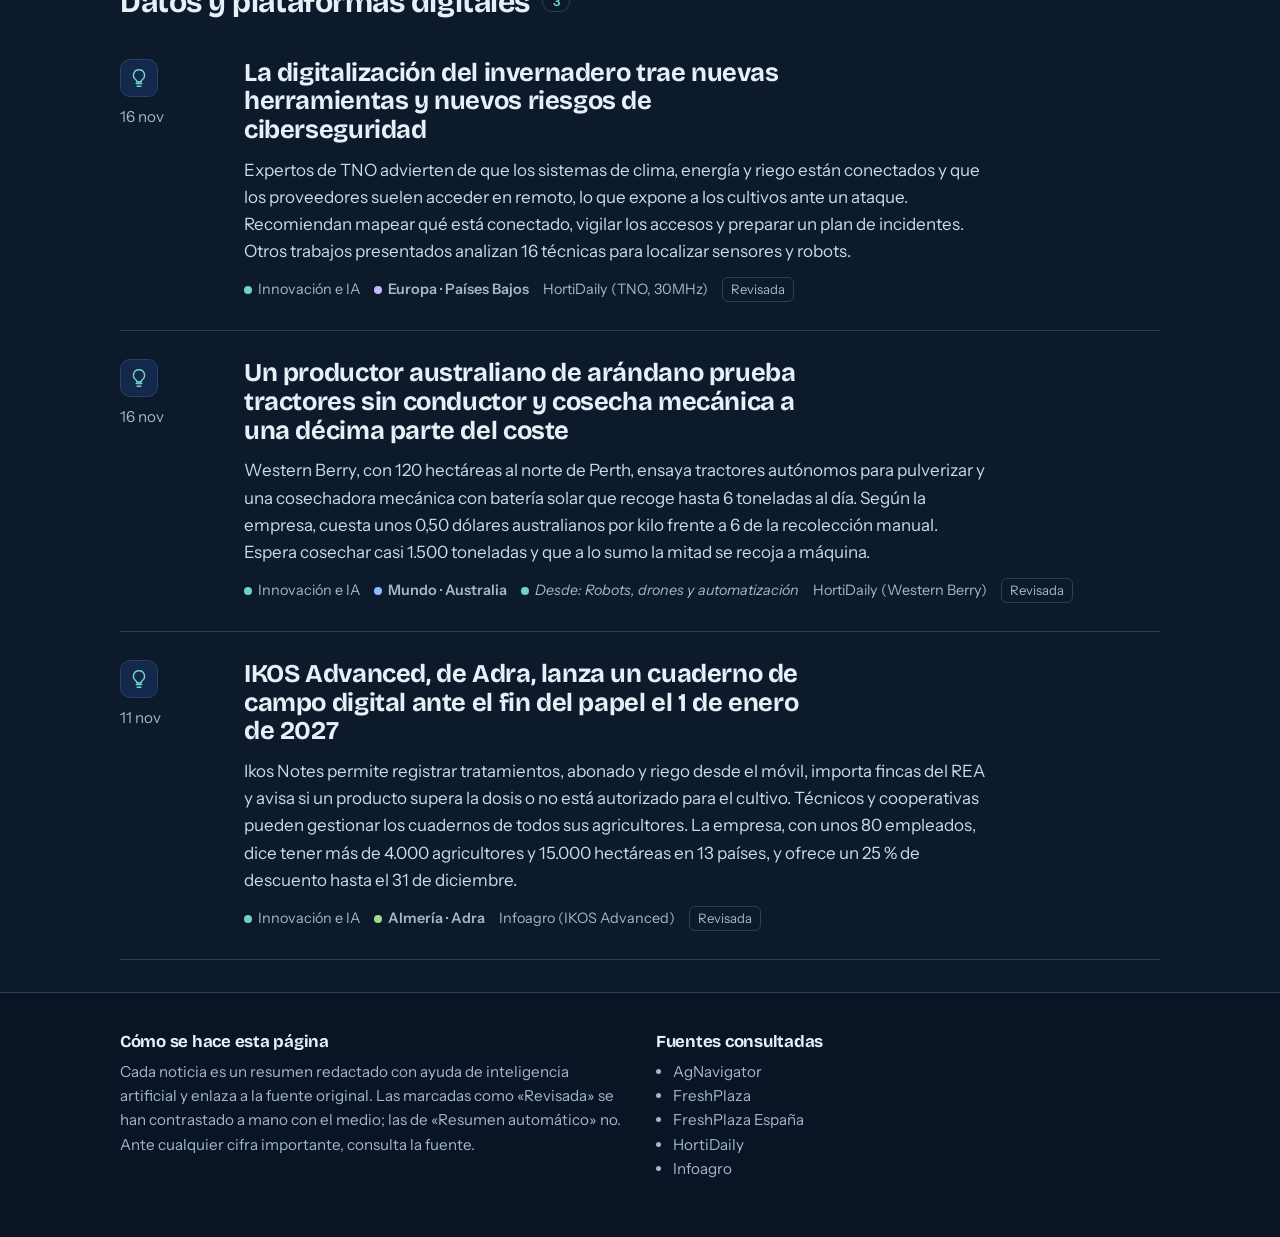
==== commit 80889027: "Actualización diaria de noticias" ====
--- a/ia.html
+++ b/ia.html
@@ -347,7 +347,7 @@
   <section class="hero" aria-labelledby="lead-title">
     <div class="wrap">
       <article class="lead" id="destacada">
-        <p class="updated">Revisado el 27 de noviembre de 2026. Última noticia nueva: 21 de noviembre de 2026.</p>
+        <p class="updated">Revisado el 28 de noviembre de 2026. Última noticia nueva: 21 de noviembre de 2026.</p>
         <p class="lead-meta">20 de noviembre de 2026 · FreshPlaza España</p>
         <h1 id="lead-title">La IA mejora la predicción de la madurez y calidad del mango</h1>
         <p>Un investigador de la CQUniversity Australia ha estudiado cómo la inteligencia artificial y los modelos de aprendizaje profundo pueden mejorar la estimación del contenido de materia seca en el mango. Para ello se emplea la espectroscopía de infrarrojo cercano. El contenido de materia seca es un indicador relevante de la madurez y la calidad de la fruta.</p>
